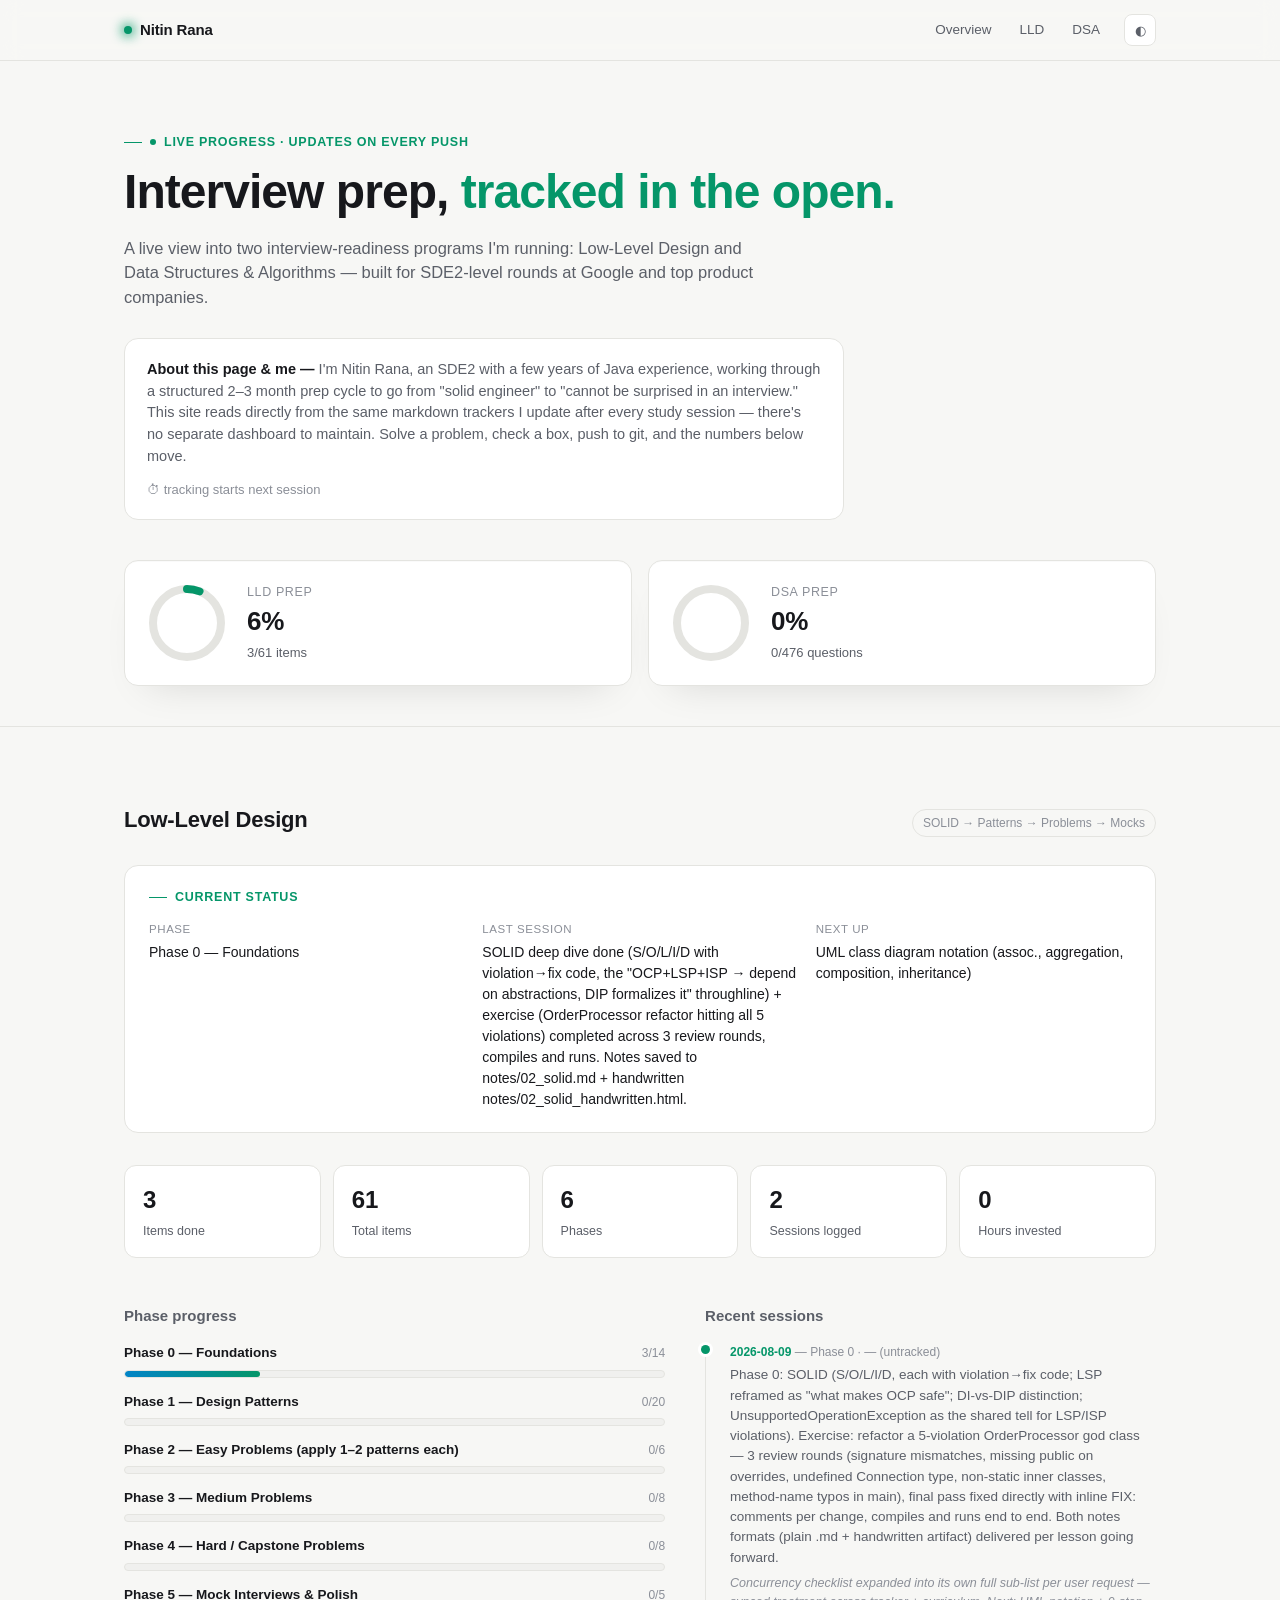
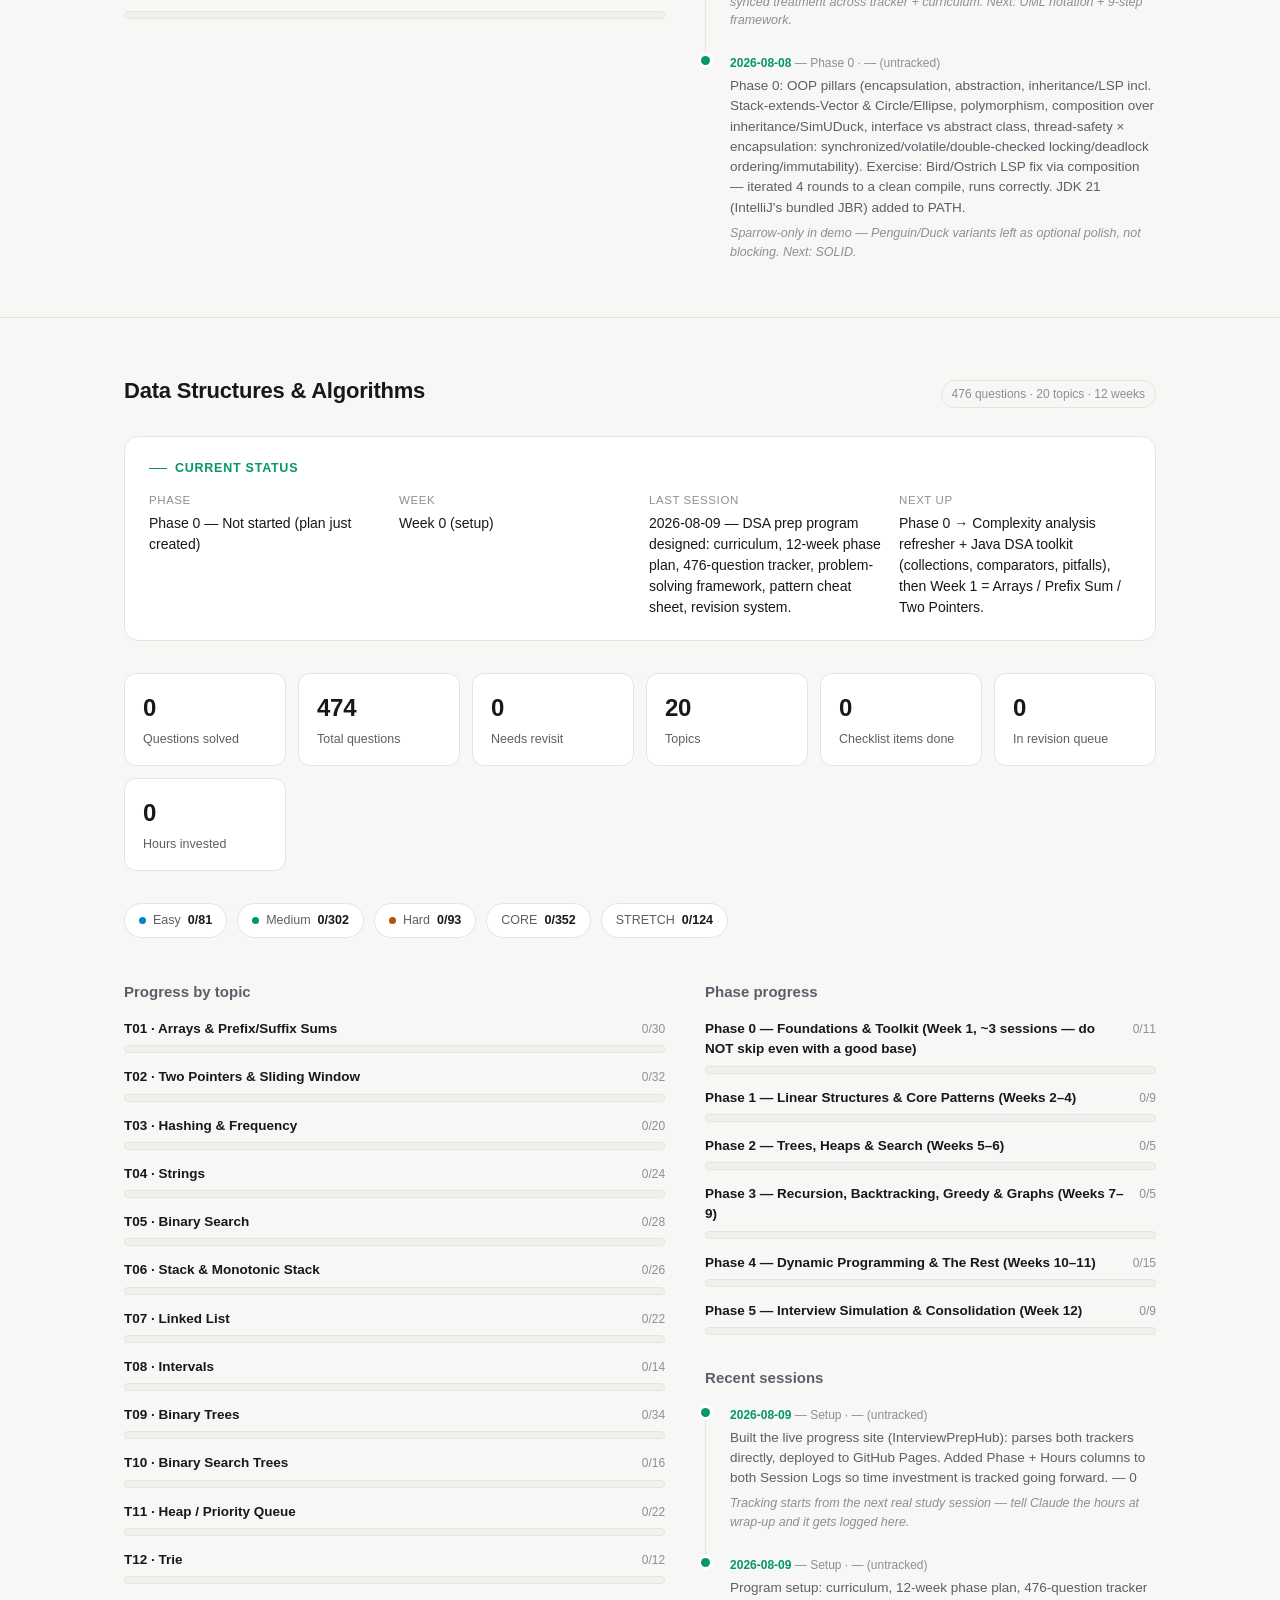
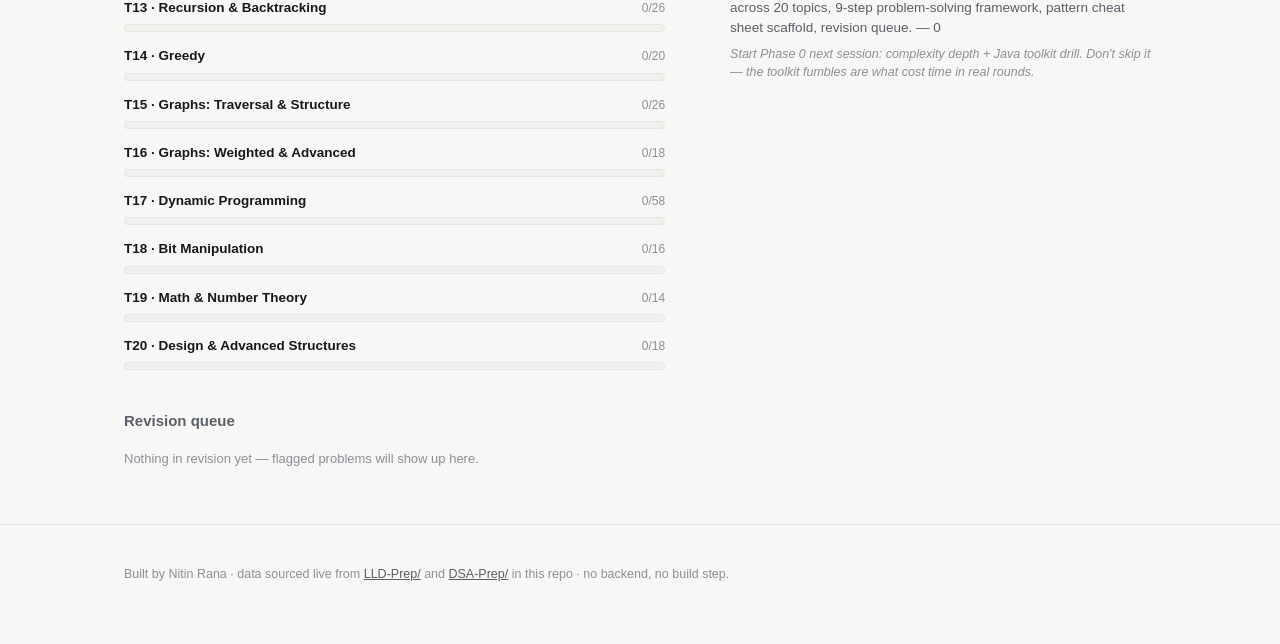
==== index.html @ ee5ad030 "Cache-bust assets/app.js and style.css GitHub Pages serves these with cacheable headers, so after th" ====
<!doctype html>
<html lang="en">
<head>
<meta charset="UTF-8" />
<meta name="viewport" content="width=device-width, initial-scale=1.0" />
<title>Nitin Rana — Interview Prep Hub</title>
<meta name="description" content="Live LLD and DSA interview prep progress — Nitin Rana." />
<link rel="icon" href="data:image/svg+xml,<svg xmlns=%22http://www.w3.org/2000/svg%22 viewBox=%220 0 100 100%22><text y=%22.9em%22 font-size=%2290%22>🎯</text></svg>" />
<link rel="stylesheet" href="assets/style.css?v=2" />
</head>
<body>

<nav class="topnav">
  <div class="wrap">
    <div class="brand"><span class="brand-dot"></span> Nitin Rana</div>
    <div class="navlinks">
      <a href="#overview">Overview</a>
      <a href="#lld">LLD</a>
      <a href="#dsa">DSA</a>
      <button class="theme-toggle" id="theme-toggle" title="Toggle theme" aria-label="Toggle theme">◐</button>
    </div>
  </div>
</nav>

<header class="hero" id="overview">
  <div class="wrap">
    <p class="eyebrow"><span class="live-dot"></span> Live progress · updates on every push</p>
    <h1 class="title">Interview prep, <span class="accent">tracked in the open.</span></h1>
    <p class="lede">A live view into two interview-readiness programs I'm running: Low-Level Design and Data Structures & Algorithms — built for SDE2-level rounds at Google and top product companies.</p>

    <div class="about-block">
      <strong>About this page & me —</strong> I'm Nitin Rana, an SDE2 with a few years of Java experience, working through a structured 2–3 month prep cycle to go from "solid engineer" to "cannot be surprised in an interview." This site reads directly from the same markdown trackers I update after every study session — there's no separate dashboard to maintain. Solve a problem, check a box, push to git, and the numbers below move.
      <div style="margin-top:12px; color:var(--text-dimmer); font-size:13px;">⏱ <span id="hero-hours">loading…</span></div>
    </div>

    <div class="rings-row">
      <div class="ring-card">
        <svg id="lld-ring-svg" class="ring-svg" width="84" height="84" viewBox="0 0 84 84">
          <circle class="ring-track" cx="42" cy="42" r="34"></circle>
          <circle class="ring-fill" cx="42" cy="42" r="34"></circle>
        </svg>
        <div class="ring-meta">
          <div class="ring-label">LLD Prep</div>
          <div class="ring-pct" id="lld-ring-pct">—</div>
          <div class="ring-sub" id="lld-ring-sub">loading…</div>
        </div>
      </div>
      <div class="ring-card">
        <svg id="dsa-ring-svg" class="ring-svg" width="84" height="84" viewBox="0 0 84 84">
          <circle class="ring-track" cx="42" cy="42" r="34"></circle>
          <circle class="ring-fill lld" cx="42" cy="42" r="34"></circle>
        </svg>
        <div class="ring-meta">
          <div class="ring-label">DSA Prep</div>
          <div class="ring-pct" id="dsa-ring-pct">—</div>
          <div class="ring-sub" id="dsa-ring-sub">loading…</div>
        </div>
      </div>
    </div>
  </div>
</header>

<div id="global-error" class="wrap" style="margin-top:20px;"></div>

<!-- ===================== LLD ===================== -->
<section class="panel" id="lld">
  <div class="wrap">
    <div class="section-head">
      <h2>Low-Level Design</h2>
      <span class="badge">SOLID → Patterns → Problems → Mocks</span>
    </div>

    <div class="status-card">
      <div class="eyebrow" style="margin:0;">Current status</div>
      <div class="status-grid" id="lld-status"></div>
    </div>

    <div class="stat-grid" id="lld-stats"></div>

    <div class="two-col">
      <div>
        <h3 style="font-size:15px; margin-bottom:16px; color:var(--text-dim);">Phase progress</h3>
        <div class="bar-list" id="lld-phase-bars"></div>
      </div>
      <div>
        <h3 style="font-size:15px; margin-bottom:16px; color:var(--text-dim);">Recent sessions</h3>
        <div class="timeline" id="lld-timeline"></div>
      </div>
    </div>
  </div>
</section>

<!-- ===================== DSA ===================== -->
<section class="panel" id="dsa">
  <div class="wrap">
    <div class="section-head">
      <h2>Data Structures & Algorithms</h2>
      <span class="badge">476 questions · 20 topics · 12 weeks</span>
    </div>

    <div class="status-card">
      <div class="eyebrow" style="margin:0;">Current status</div>
      <div class="status-grid" id="dsa-status"></div>
    </div>

    <div class="stat-grid" id="dsa-stats"></div>
    <div class="pill-row" id="dsa-pills"></div>

    <div class="two-col">
      <div>
        <h3 style="font-size:15px; margin-bottom:16px; color:var(--text-dim);">Progress by topic</h3>
        <div class="bar-list" id="dsa-topic-bars"></div>
      </div>
      <div>
        <h3 style="font-size:15px; margin-bottom:16px; color:var(--text-dim);">Phase progress</h3>
        <div class="bar-list" id="dsa-phase-bars" style="margin-bottom:32px;"></div>

        <h3 style="font-size:15px; margin-bottom:16px; color:var(--text-dim);">Recent sessions</h3>
        <div class="timeline" id="dsa-timeline"></div>
      </div>
    </div>

    <div style="margin-top:40px;">
      <h3 style="font-size:15px; margin-bottom:16px; color:var(--text-dim);">Revision queue</h3>
      <table class="rev-table" id="dsa-revision-table">
        <thead><tr><th>Problem</th><th>Topic</th><th>Why flagged</th></tr></thead>
        <tbody id="dsa-revision-body"></tbody>
      </table>
      <div class="empty-note" id="dsa-revision-empty">Nothing in revision yet — flagged problems will show up here.</div>
    </div>
  </div>
</section>

<footer>
  <div class="wrap">
    Built by Nitin Rana · data sourced live from <a href="LLD-Prep/00_PROGRESS_TRACKER.md">LLD-Prep/</a> and <a href="DSA-Prep/00_PROGRESS_TRACKER.md">DSA-Prep/</a> in this repo · no backend, no build step.
  </div>
</footer>

<script src="assets/app.js?v=2"></script>
</body>
</html>
---- assets/style.css ----
:root {
  --bg: #0b0c0f;
  --bg-elev: #131519;
  --bg-elev-2: #1a1d23;
  --border: #24272e;
  --text: #eef0f3;
  --text-dim: #9aa0ab;
  --text-dimmer: #676d78;
  --accent: #6ee7b7;
  --accent-2: #7dd3fc;
  --accent-warn: #fbbf24;
  --accent-dim: #6ee7b71a;
  --radius: 14px;
  --maxw: 1080px;
  --shadow: 0 1px 0 rgba(255,255,255,0.03) inset, 0 20px 40px -20px rgba(0,0,0,0.6);
  color-scheme: dark;
}

[data-theme="light"] {
  --bg: #f7f7f5;
  --bg-elev: #ffffff;
  --bg-elev-2: #f0f0ee;
  --border: #e4e4e0;
  --text: #17181c;
  --text-dim: #5b5f68;
  --text-dimmer: #8b8f98;
  --accent: #059669;
  --accent-2: #0284c7;
  --accent-warn: #b45309;
  --accent-dim: #05966914;
  --shadow: 0 1px 0 rgba(0,0,0,0.02) inset, 0 20px 40px -24px rgba(0,0,0,0.15);
  color-scheme: light;
}

@media (prefers-color-scheme: light) {
  :root:not([data-theme="dark"]) {
    --bg: #f7f7f5;
    --bg-elev: #ffffff;
    --bg-elev-2: #f0f0ee;
    --border: #e4e4e0;
    --text: #17181c;
    --text-dim: #5b5f68;
    --text-dimmer: #8b8f98;
    --accent: #059669;
    --accent-2: #0284c7;
    --accent-warn: #b45309;
    --accent-dim: #05966914;
    --shadow: 0 1px 0 rgba(0,0,0,0.02) inset, 0 20px 40px -24px rgba(0,0,0,0.15);
    color-scheme: light;
  }
}

* { box-sizing: border-box; }

html { scroll-behavior: smooth; }

body {
  margin: 0;
  background: var(--bg);
  color: var(--text);
  font-family: -apple-system, BlinkMacSystemFont, "Segoe UI", Inter, Roboto, Helvetica, Arial, sans-serif;
  line-height: 1.5;
  -webkit-font-smoothing: antialiased;
}

.wrap {
  max-width: var(--maxw);
  margin: 0 auto;
  padding: 0 24px;
}

/* ---------- top nav ---------- */

.topnav {
  position: sticky;
  top: 0;
  z-index: 50;
  background: color-mix(in srgb, var(--bg) 88%, transparent);
  backdrop-filter: blur(10px);
  border-bottom: 1px solid var(--border);
}

.topnav .wrap {
  display: flex;
  align-items: center;
  justify-content: space-between;
  height: 60px;
}

.brand {
  font-weight: 700;
  letter-spacing: -0.01em;
  font-size: 15px;
  display: flex;
  align-items: center;
  gap: 8px;
}

.brand-dot {
  width: 8px; height: 8px; border-radius: 50%;
  background: var(--accent);
  box-shadow: 0 0 12px 2px var(--accent);
}

.navlinks {
  display: flex;
  gap: 4px;
  align-items: center;
}

.navlinks a {
  color: var(--text-dim);
  text-decoration: none;
  font-size: 13.5px;
  padding: 8px 12px;
  border-radius: 8px;
  transition: color .15s ease, background .15s ease;
}

.navlinks a:hover { color: var(--text); background: var(--bg-elev-2); }

.theme-toggle {
  border: 1px solid var(--border);
  background: var(--bg-elev);
  color: var(--text-dim);
  width: 32px; height: 32px;
  border-radius: 8px;
  cursor: pointer;
  display: flex; align-items: center; justify-content: center;
  margin-left: 8px;
  transition: color .15s ease, transform .15s ease;
}
.theme-toggle:hover { color: var(--text); transform: translateY(-1px); }

/* ---------- hero ---------- */

.hero {
  padding: 72px 0 40px;
  border-bottom: 1px solid var(--border);
}

.eyebrow {
  color: var(--accent);
  font-size: 12.5px;
  font-weight: 600;
  letter-spacing: 0.06em;
  text-transform: uppercase;
  margin: 0 0 14px;
  display: flex;
  align-items: center;
  gap: 8px;
}

.eyebrow::before {
  content: "";
  width: 18px; height: 1px;
  background: var(--accent);
  display: inline-block;
}

h1.title {
  font-size: clamp(32px, 5vw, 48px);
  line-height: 1.08;
  letter-spacing: -0.02em;
  margin: 0 0 18px;
  font-weight: 700;
}

h1.title .accent { color: var(--accent); }

.lede {
  color: var(--text-dim);
  font-size: 16.5px;
  max-width: 640px;
  margin: 0 0 8px;
}

.about-block {
  margin-top: 28px;
  padding: 20px 22px;
  background: var(--bg-elev);
  border: 1px solid var(--border);
  border-radius: var(--radius);
  color: var(--text-dim);
  font-size: 14.5px;
  max-width: 720px;
}
.about-block strong { color: var(--text); }

/* ---------- hero rings row ---------- */

.rings-row {
  display: grid;
  grid-template-columns: repeat(auto-fit, minmax(220px, 1fr));
  gap: 16px;
  margin-top: 40px;
}

.ring-card {
  background: var(--bg-elev);
  border: 1px solid var(--border);
  border-radius: var(--radius);
  padding: 20px;
  display: flex;
  align-items: center;
  gap: 18px;
  box-shadow: var(--shadow);
  opacity: 0;
  transform: translateY(10px);
  transition: opacity .5s ease, transform .5s ease;
}
.ring-card.in { opacity: 1; transform: translateY(0); }

.ring-svg { flex: none; }

.ring-track { fill: none; stroke: var(--border); stroke-width: 8; }
.ring-fill {
  fill: none; stroke: var(--accent); stroke-width: 8; stroke-linecap: round;
  transform: rotate(-90deg); transform-origin: 50% 50%;
  transition: stroke-dashoffset 1.1s cubic-bezier(.16,1,.3,1);
}
.ring-fill.lld { stroke: var(--accent-2); }

.ring-meta .ring-label { font-size: 12.5px; color: var(--text-dimmer); text-transform: uppercase; letter-spacing: .05em; }
.ring-meta .ring-pct { font-size: 26px; font-weight: 700; letter-spacing: -0.01em; }
.ring-meta .ring-sub { font-size: 13px; color: var(--text-dim); margin-top: 2px; }

/* ---------- sections ---------- */

section.panel {
  padding: 56px 0;
  border-bottom: 1px solid var(--border);
}

.section-head {
  display: flex;
  align-items: baseline;
  justify-content: space-between;
  margin-bottom: 28px;
  gap: 16px;
  flex-wrap: wrap;
}

.section-head h2 {
  font-size: 22px;
  margin: 0;
  letter-spacing: -0.01em;
}

.section-head .badge {
  font-size: 12px;
  color: var(--text-dimmer);
  border: 1px solid var(--border);
  padding: 4px 10px;
  border-radius: 999px;
}

/* stat cards */

.stat-grid {
  display: grid;
  grid-template-columns: repeat(auto-fit, minmax(150px, 1fr));
  gap: 12px;
  margin-bottom: 32px;
}

.stat-card {
  background: var(--bg-elev);
  border: 1px solid var(--border);
  border-radius: 12px;
  padding: 16px 18px;
  opacity: 0; transform: translateY(8px);
  transition: opacity .45s ease, transform .45s ease;
}
.stat-card.in { opacity: 1; transform: translateY(0); }

.stat-num { font-size: 24px; font-weight: 700; letter-spacing: -0.01em; }
.stat-lbl { font-size: 12.5px; color: var(--text-dim); margin-top: 4px; }

/* current status card */

.status-card {
  background: var(--bg-elev);
  border: 1px solid var(--border);
  border-radius: var(--radius);
  padding: 22px 24px;
  margin-bottom: 32px;
}

.status-grid {
  display: grid;
  grid-template-columns: repeat(auto-fit, minmax(200px, 1fr));
  gap: 18px;
  margin-top: 14px;
}

.status-item .k { font-size: 11.5px; text-transform: uppercase; letter-spacing: .05em; color: var(--text-dimmer); margin-bottom: 4px; }
.status-item .v { font-size: 14px; color: var(--text); }

/* phase / topic bars */

.bar-list { display: flex; flex-direction: column; gap: 14px; }

.bar-row {
  opacity: 0; transform: translateX(-6px);
  transition: opacity .4s ease, transform .4s ease;
}
.bar-row.in { opacity: 1; transform: translateX(0); }

.bar-row-top {
  display: flex;
  justify-content: space-between;
  align-items: baseline;
  margin-bottom: 6px;
  gap: 10px;
}

.bar-row-name { font-size: 13.5px; font-weight: 600; }
.bar-row-frac { font-size: 12px; color: var(--text-dimmer); white-space: nowrap; }

.bar-track {
  height: 8px;
  border-radius: 999px;
  background: var(--bg-elev-2);
  overflow: hidden;
  border: 1px solid var(--border);
}

.bar-fill {
  height: 100%;
  border-radius: 999px;
  background: linear-gradient(90deg, var(--accent-2), var(--accent));
  width: 0%;
  transition: width 1s cubic-bezier(.16,1,.3,1);
}

.bar-fill.mastered { background: linear-gradient(90deg, var(--accent), #34d399); }

/* two-col layout */

.two-col {
  display: grid;
  grid-template-columns: 1.2fr 1fr;
  gap: 40px;
}
@media (max-width: 820px) { .two-col { grid-template-columns: 1fr; } }

/* difficulty / tier pills */

.pill-row { display: flex; gap: 10px; flex-wrap: wrap; margin-bottom: 28px; }
.pill {
  border: 1px solid var(--border);
  background: var(--bg-elev);
  border-radius: 999px;
  padding: 7px 14px;
  font-size: 12.5px;
  color: var(--text-dim);
  display: flex; align-items: center; gap: 7px;
}
.pill b { color: var(--text); }
.pill .dot { width: 7px; height: 7px; border-radius: 50%; }

/* timeline / session log */

.timeline { display: flex; flex-direction: column; gap: 0; }

.tl-item {
  position: relative;
  padding: 0 0 24px 24px;
  border-left: 1px solid var(--border);
  opacity: 0; transform: translateY(8px);
  transition: opacity .45s ease, transform .45s ease;
}
.tl-item.in { opacity: 1; transform: translateY(0); }
.tl-item:last-child { border-left-color: transparent; padding-bottom: 0; }

.tl-item::before {
  content: "";
  position: absolute;
  left: -5px; top: 2px;
  width: 9px; height: 9px;
  border-radius: 50%;
  background: var(--accent);
  box-shadow: 0 0 0 3px var(--bg-elev);
}

.tl-date { font-size: 12px; color: var(--accent); font-weight: 600; margin-bottom: 4px; }
.tl-meta { color: var(--text-dimmer); font-weight: 500; }
.tl-body { font-size: 13.5px; color: var(--text-dim); }
.tl-follow { font-size: 12.5px; color: var(--text-dimmer); margin-top: 6px; font-style: italic; }

/* revision queue mini table */

.rev-table { width: 100%; border-collapse: collapse; font-size: 13px; }
.rev-table th {
  text-align: left; font-size: 11px; text-transform: uppercase; letter-spacing: .04em;
  color: var(--text-dimmer); font-weight: 600; padding: 8px 10px; border-bottom: 1px solid var(--border);
}
.rev-table td { padding: 10px; border-bottom: 1px solid var(--border); color: var(--text-dim); }
.rev-table tr:last-child td { border-bottom: none; }

/* footer */

footer {
  padding: 40px 0 60px;
  color: var(--text-dimmer);
  font-size: 12.5px;
}
footer a { color: var(--text-dim); }

.loading-note {
  color: var(--text-dimmer);
  font-size: 13px;
  padding: 40px 0;
  text-align: center;
}

.error-note {
  color: var(--accent-warn);
  font-size: 13px;
  padding: 16px 18px;
  background: var(--bg-elev);
  border: 1px solid var(--border);
  border-radius: 10px;
}

.empty-note { color: var(--text-dimmer); font-size: 13px; }

@keyframes pulse {
  0%, 100% { opacity: 1; }
  50% { opacity: .4; }
}
.live-dot {
  width: 6px; height: 6px; border-radius: 50%;
  background: var(--accent);
  display: inline-block;
  animation: pulse 2s ease-in-out infinite;
}
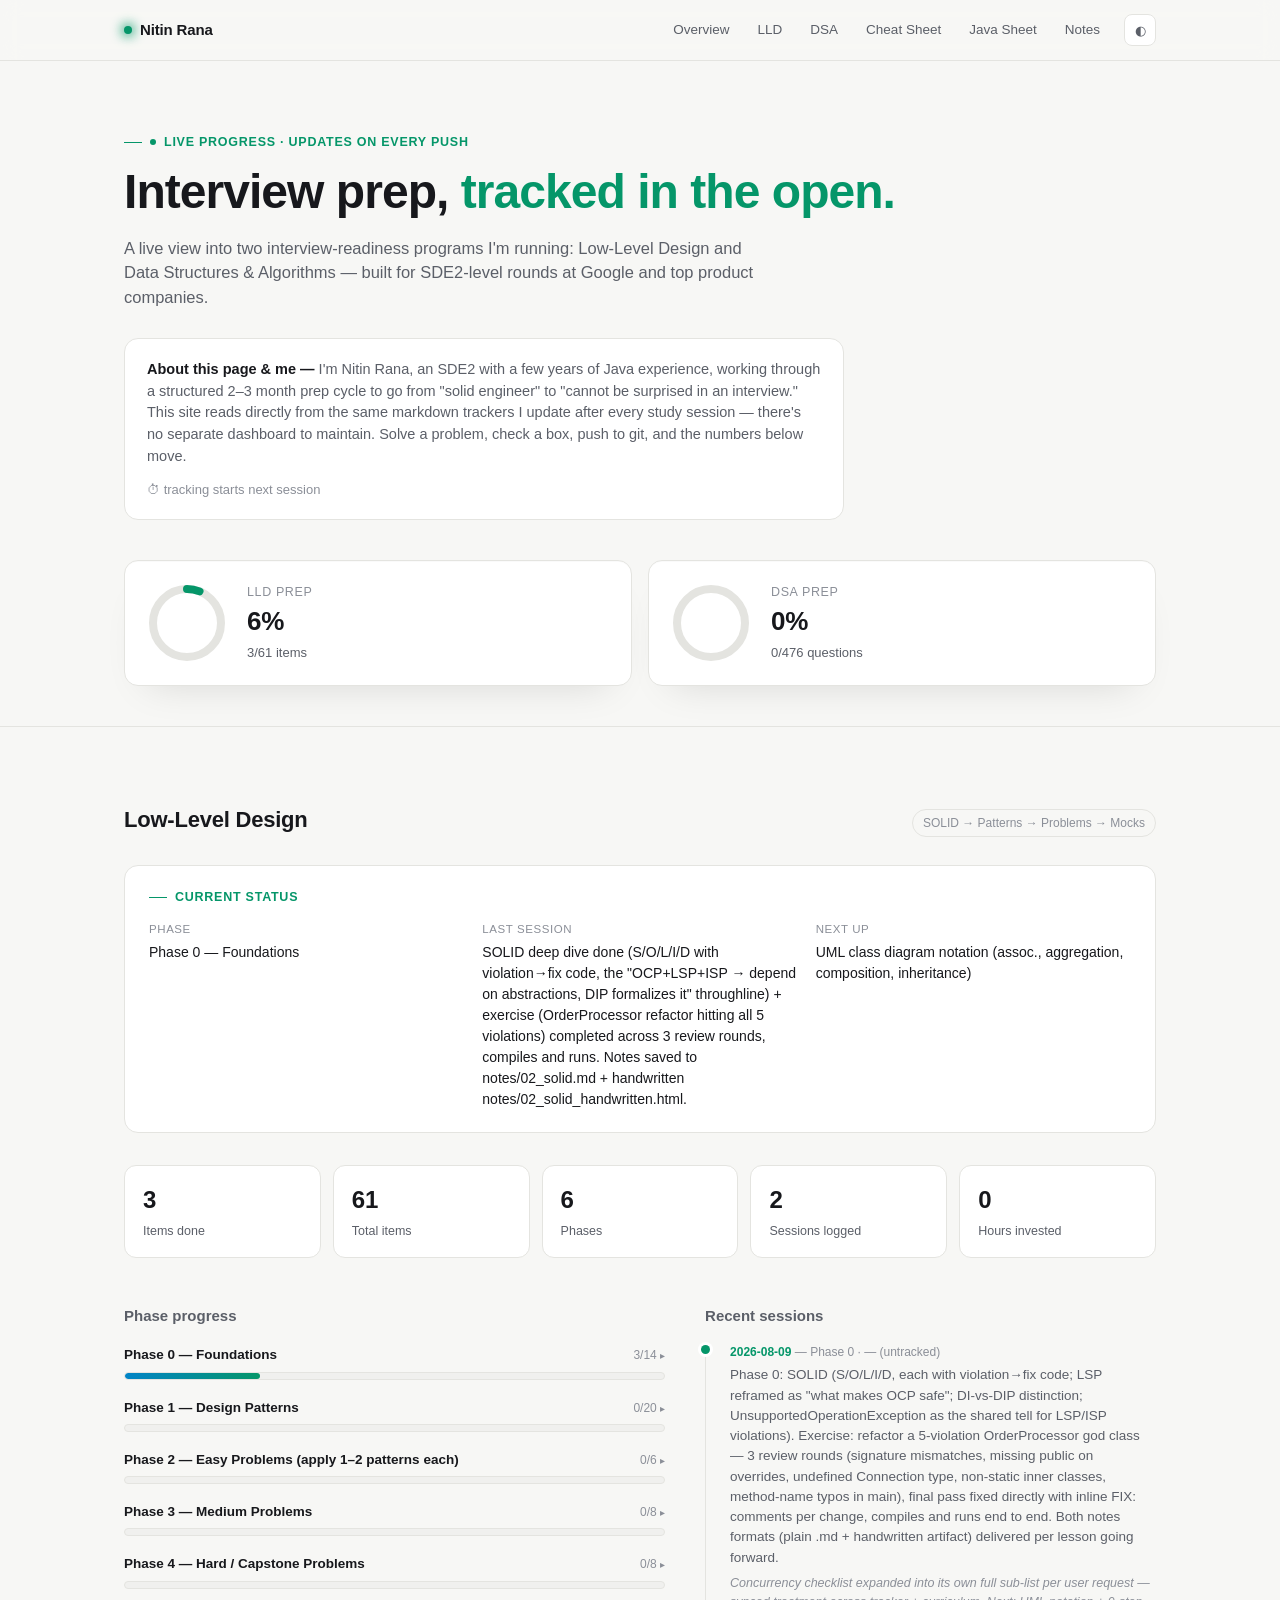
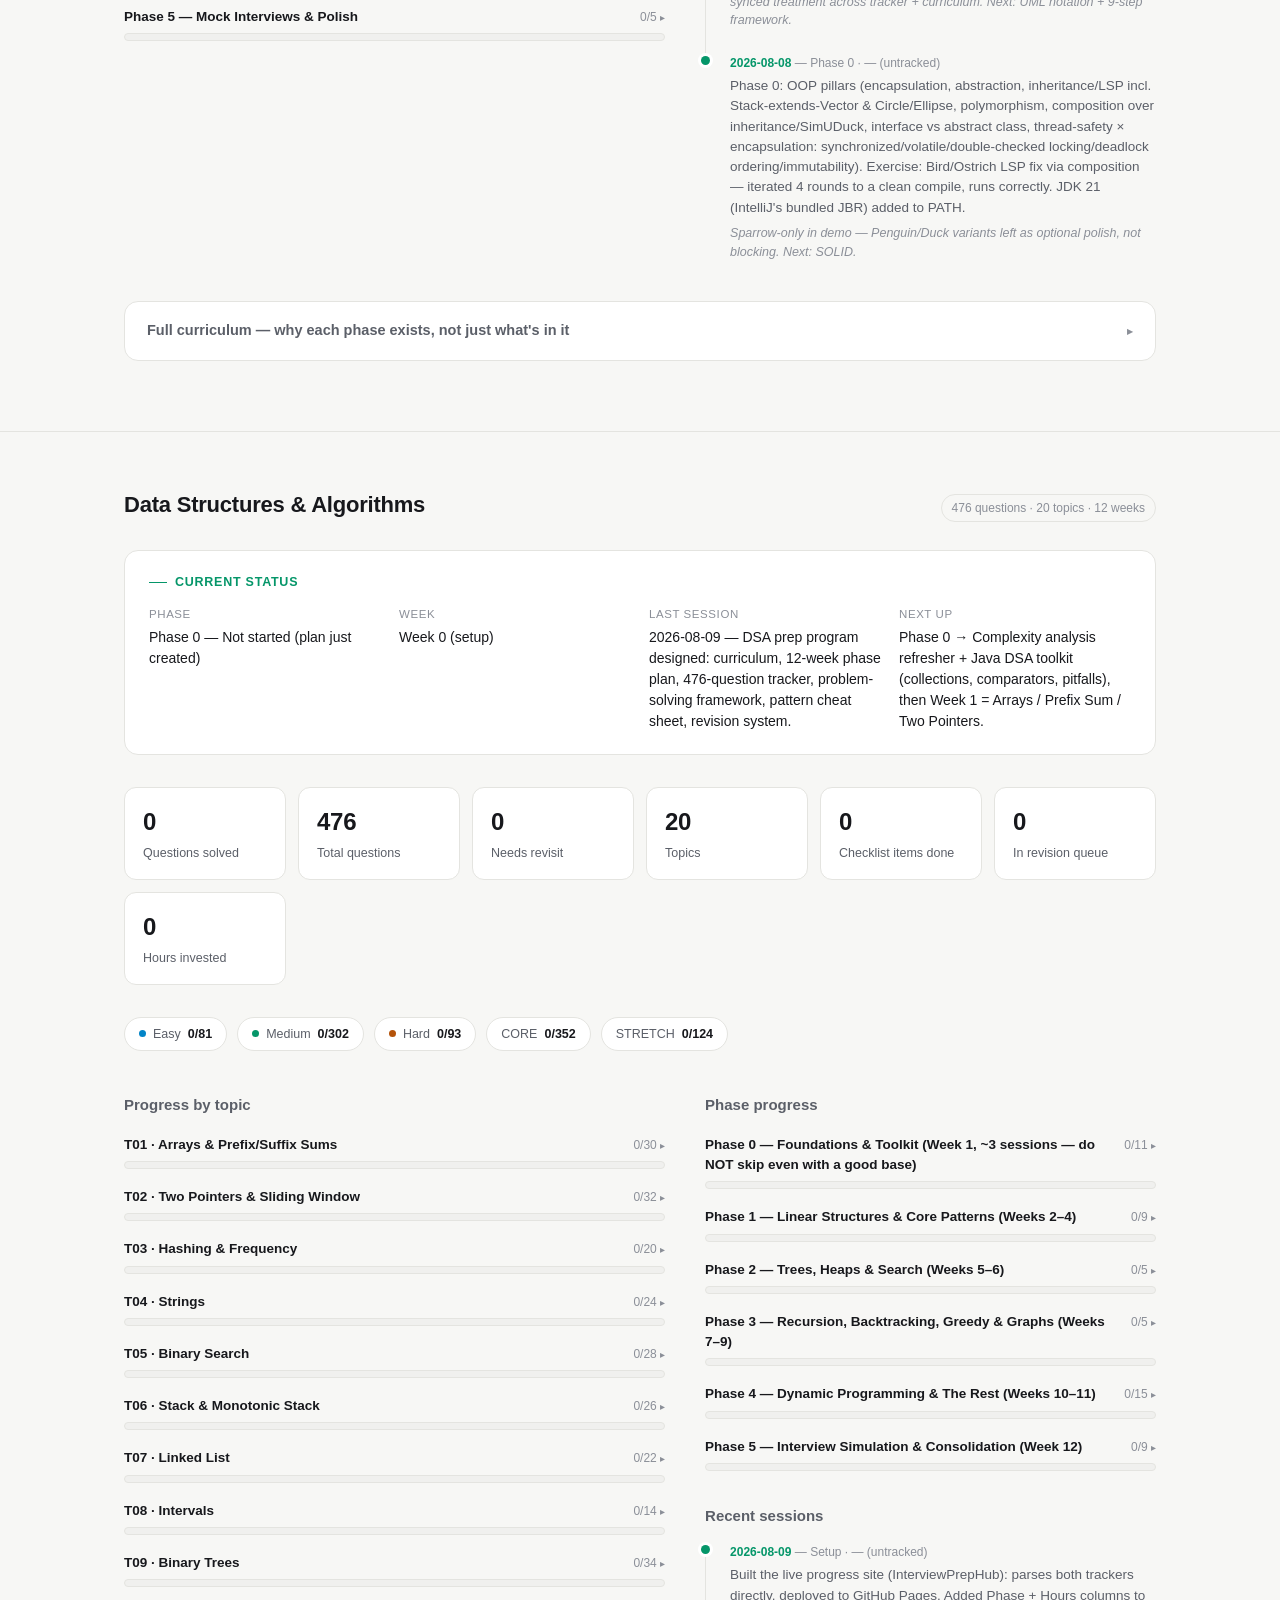
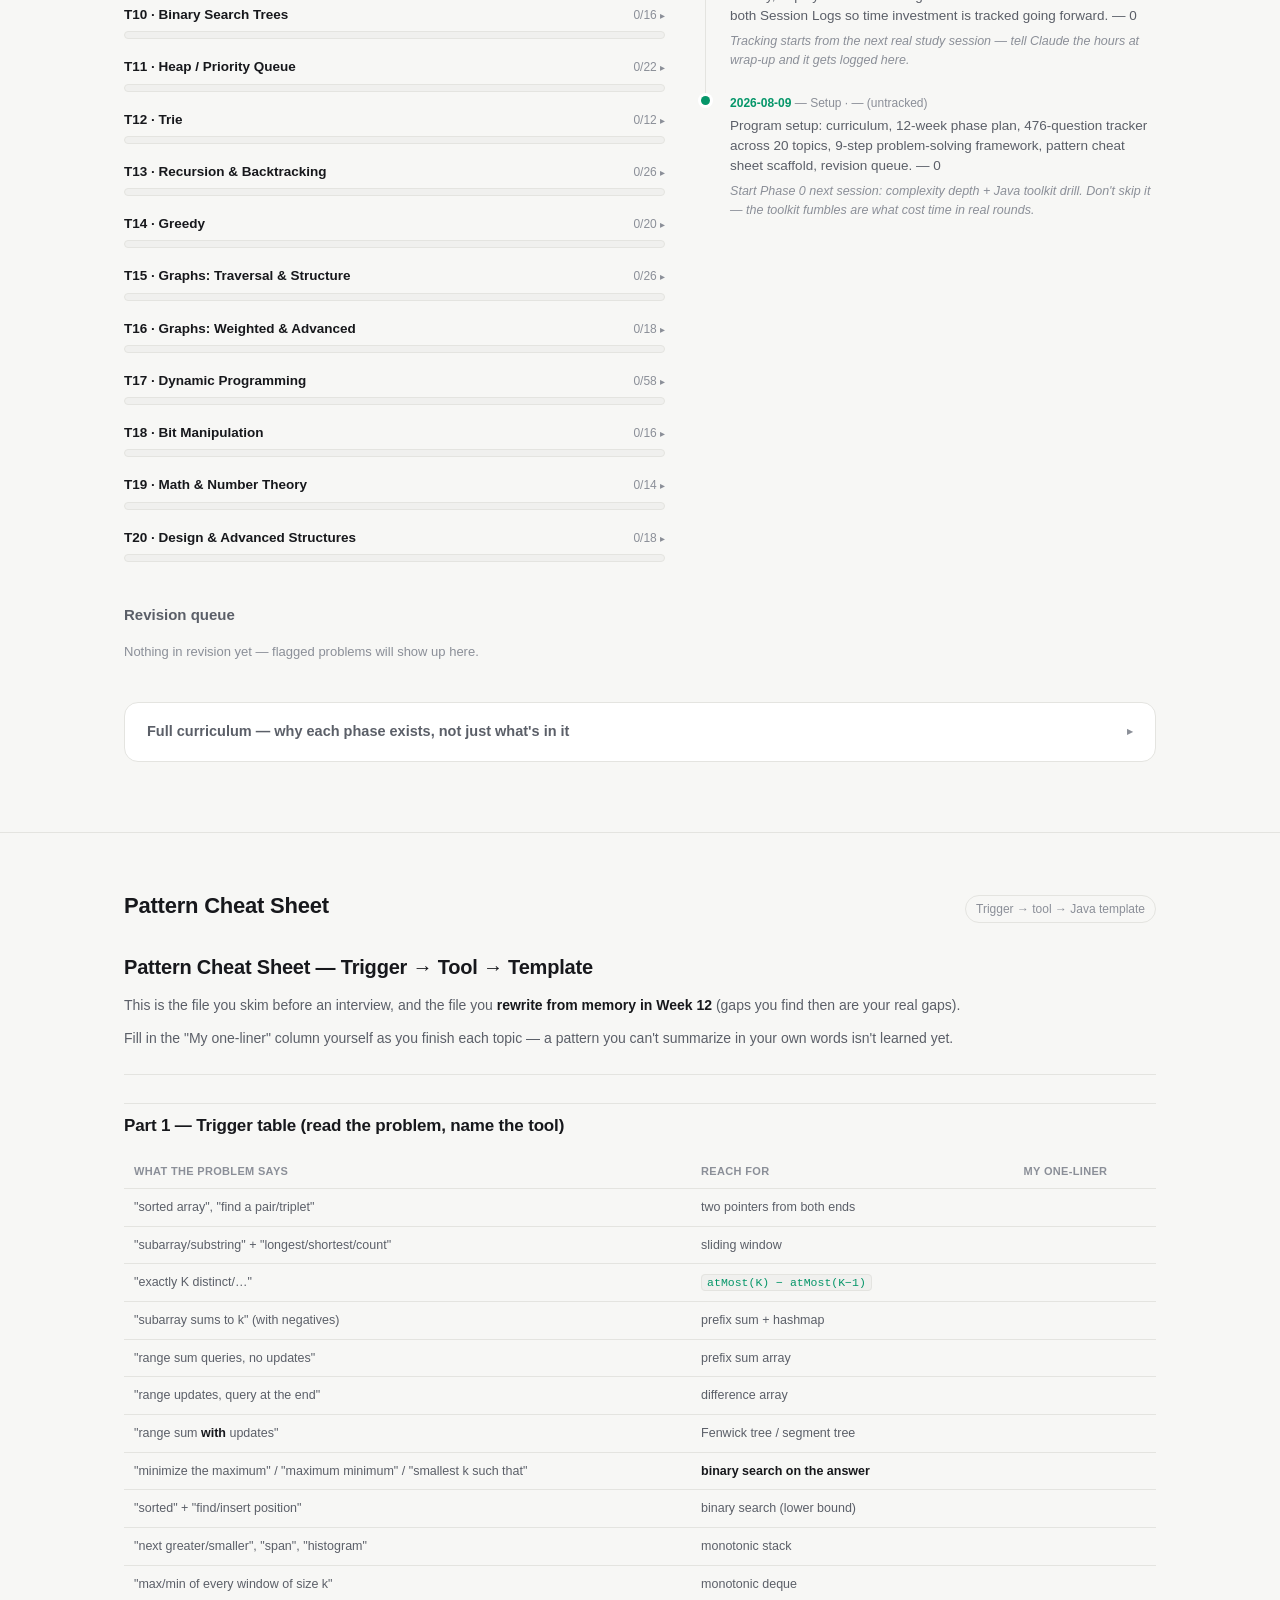
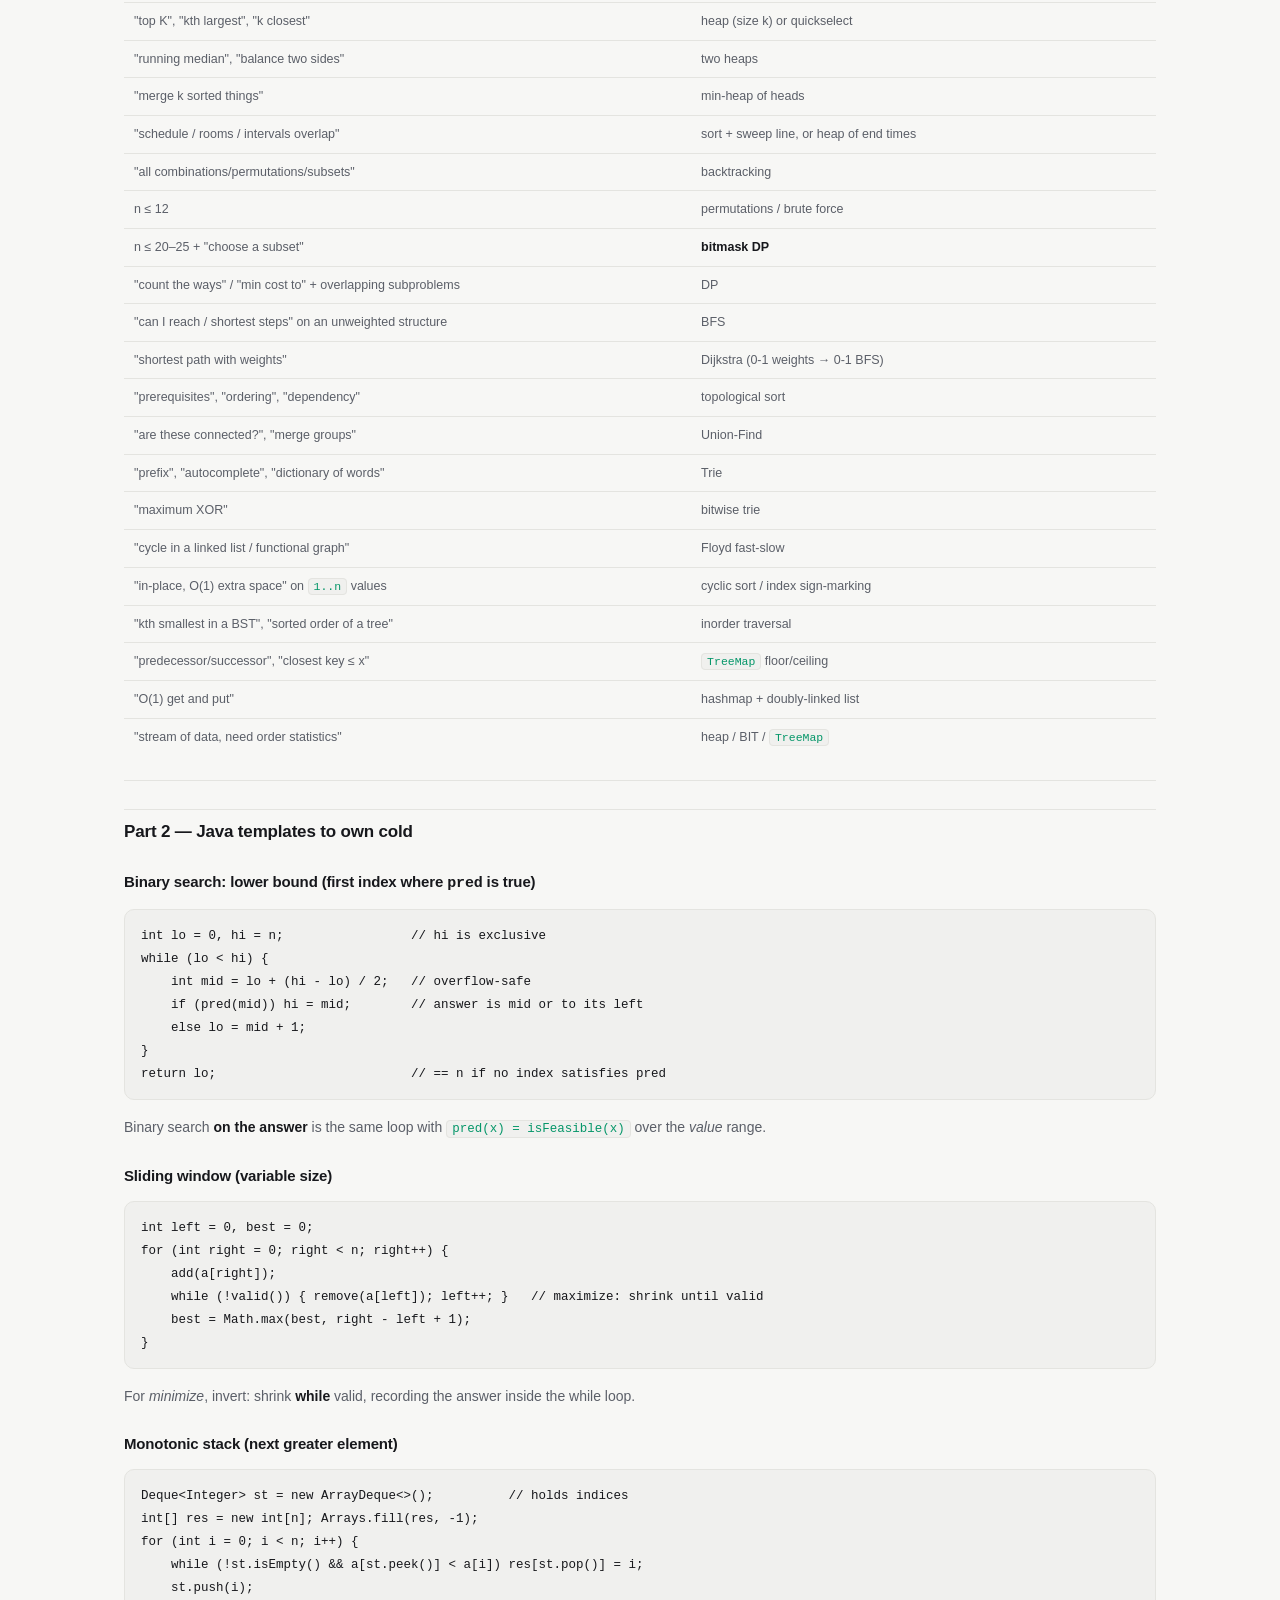
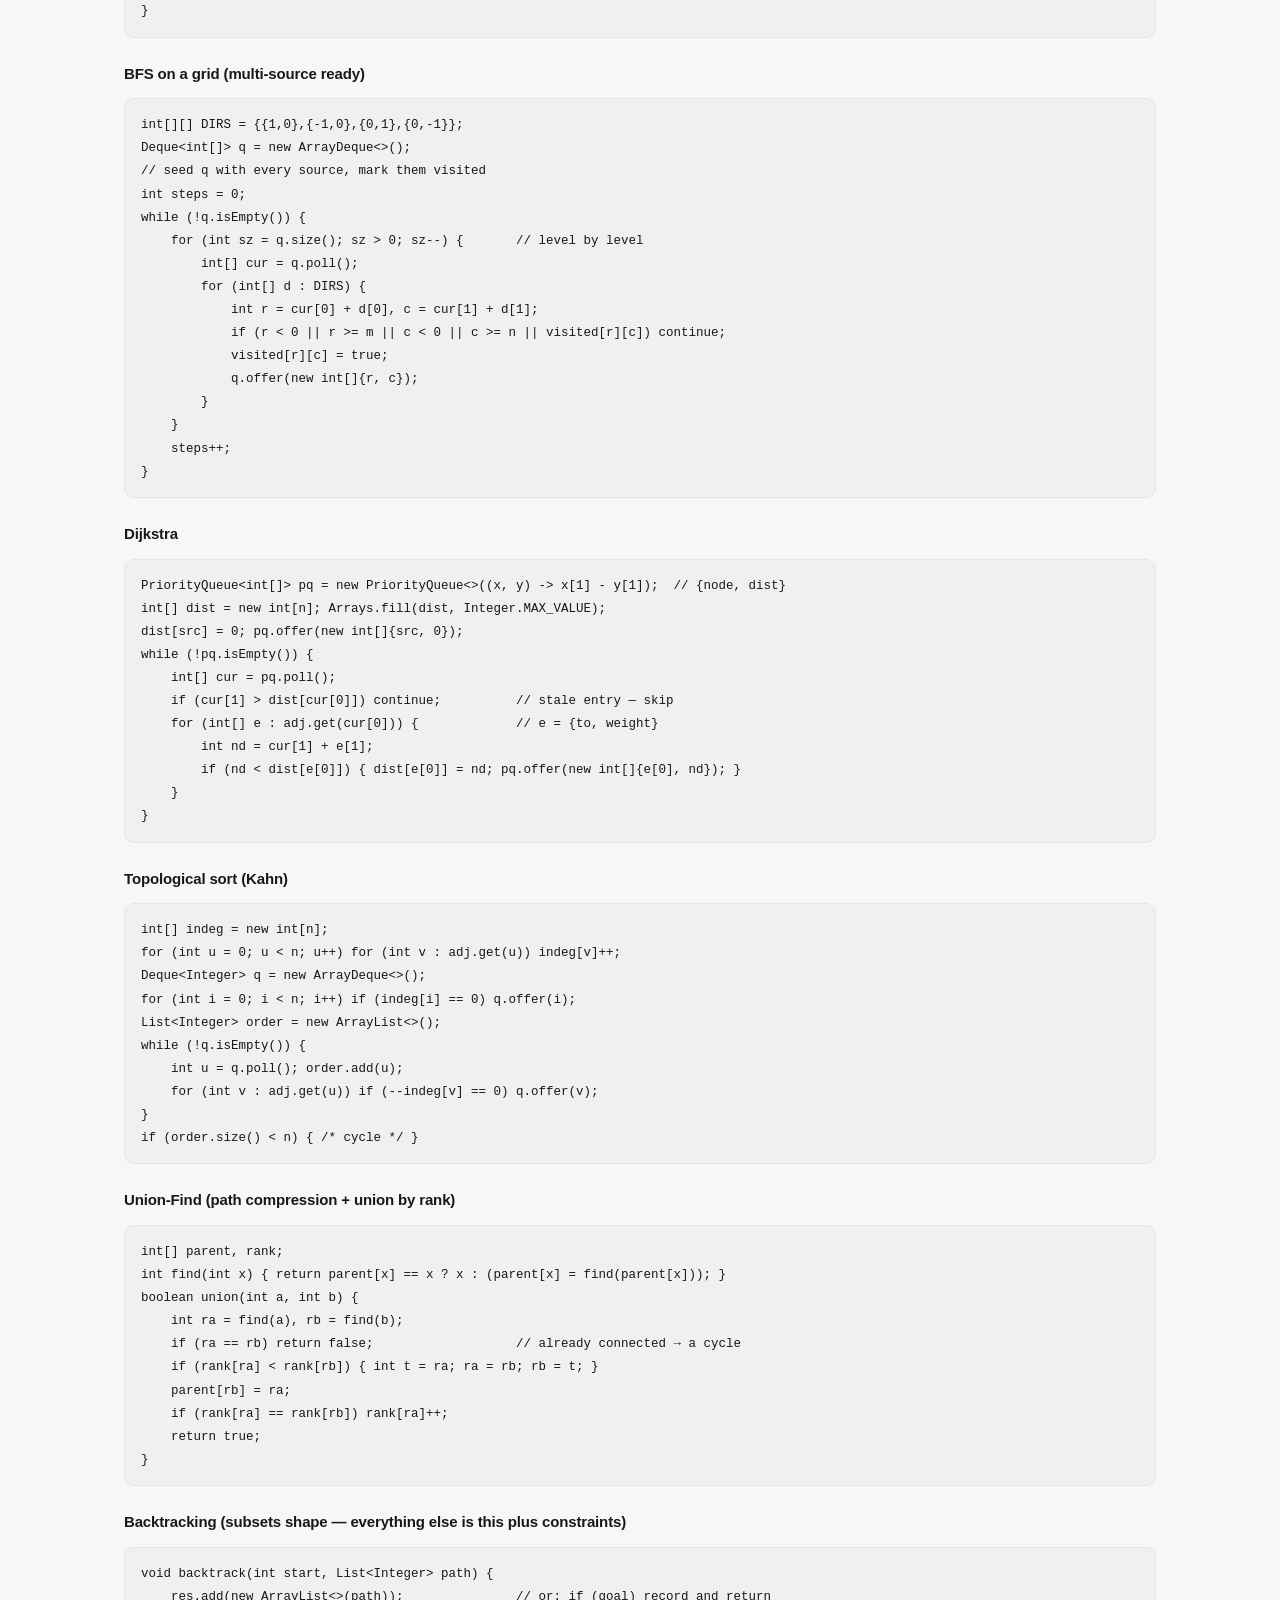
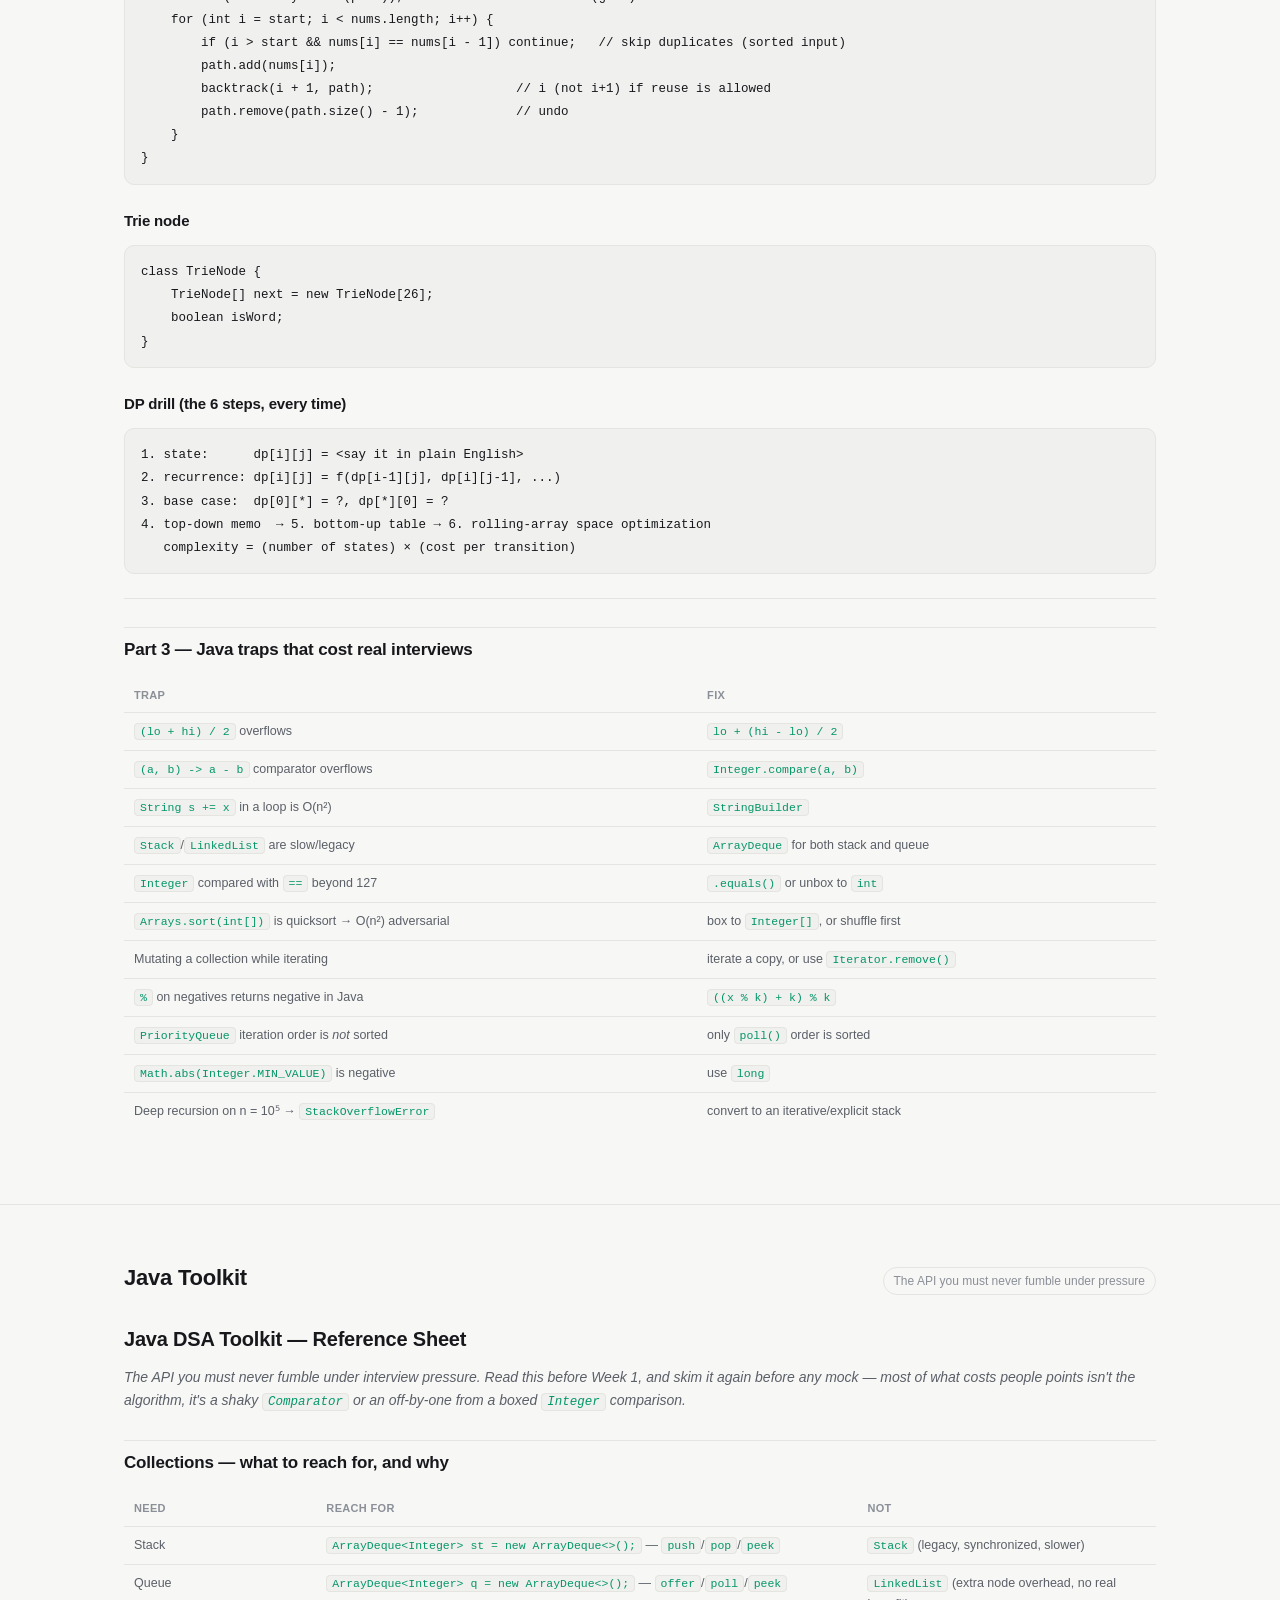
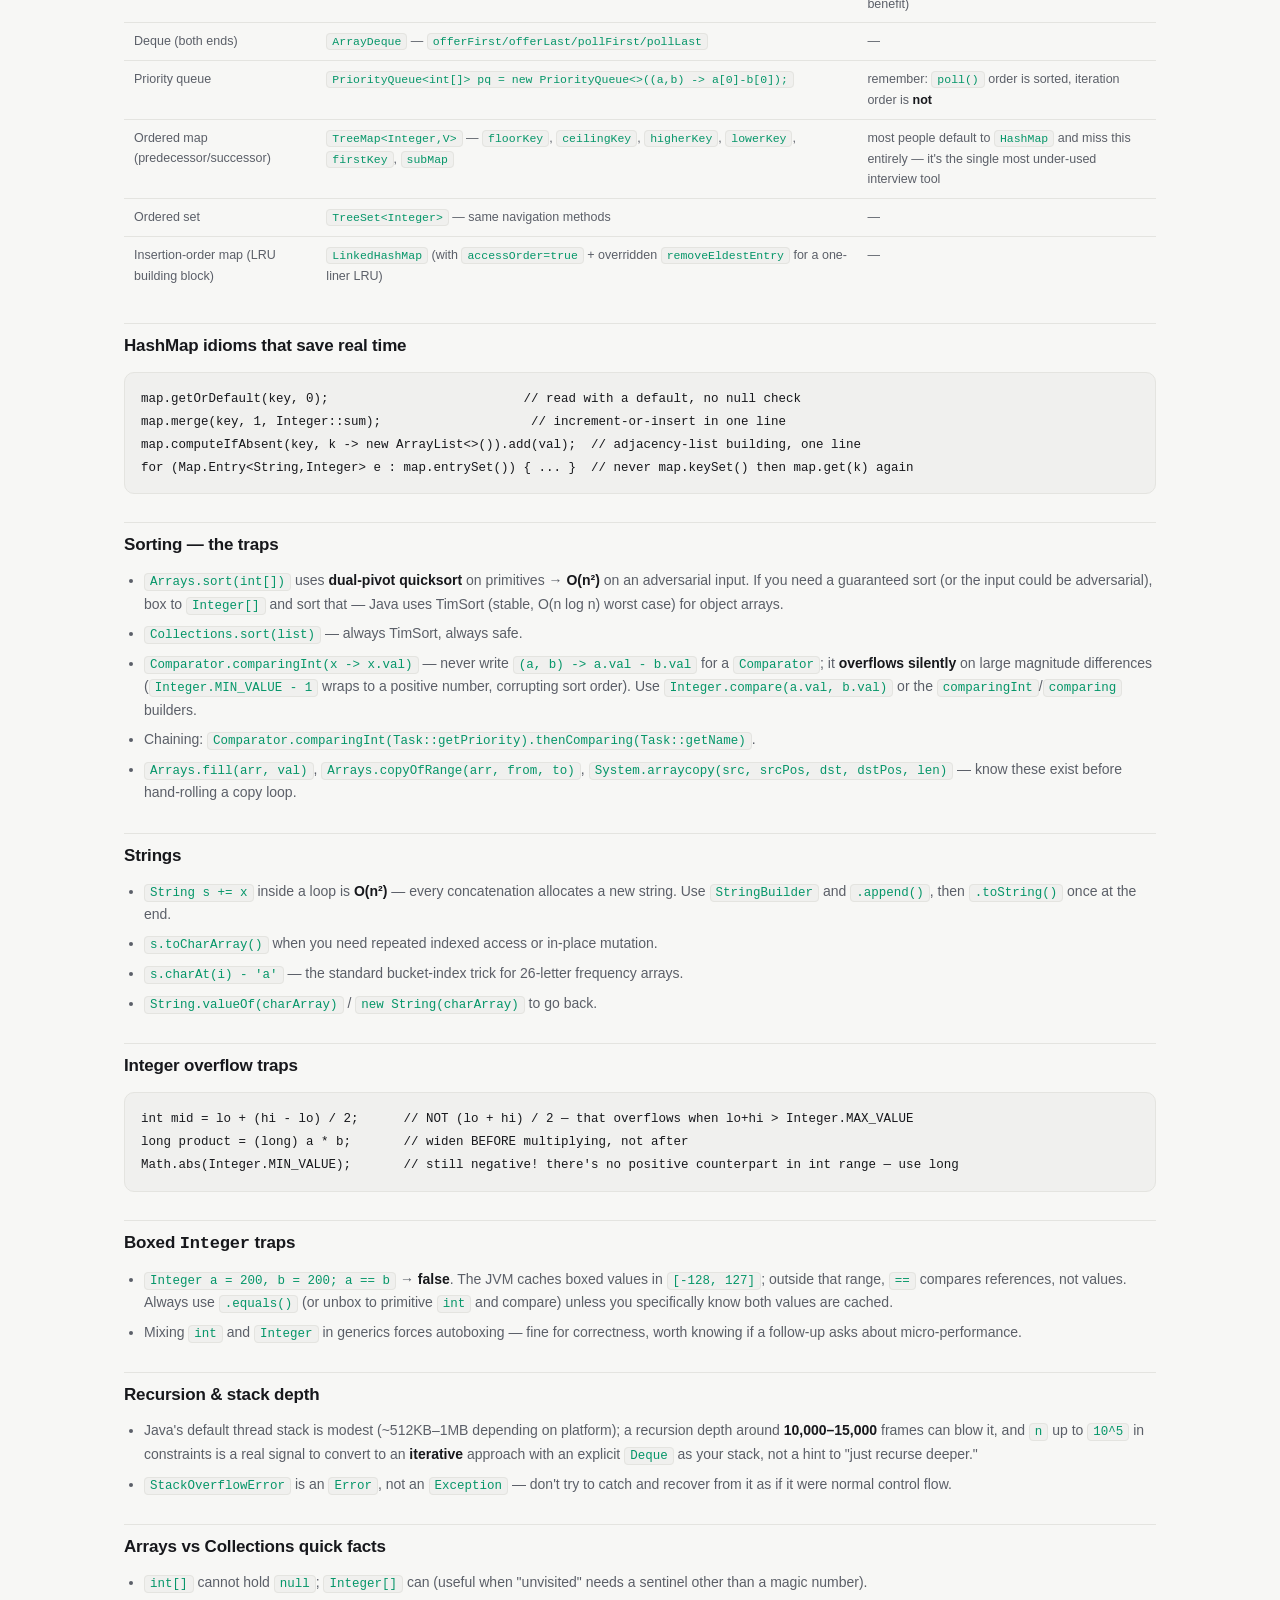
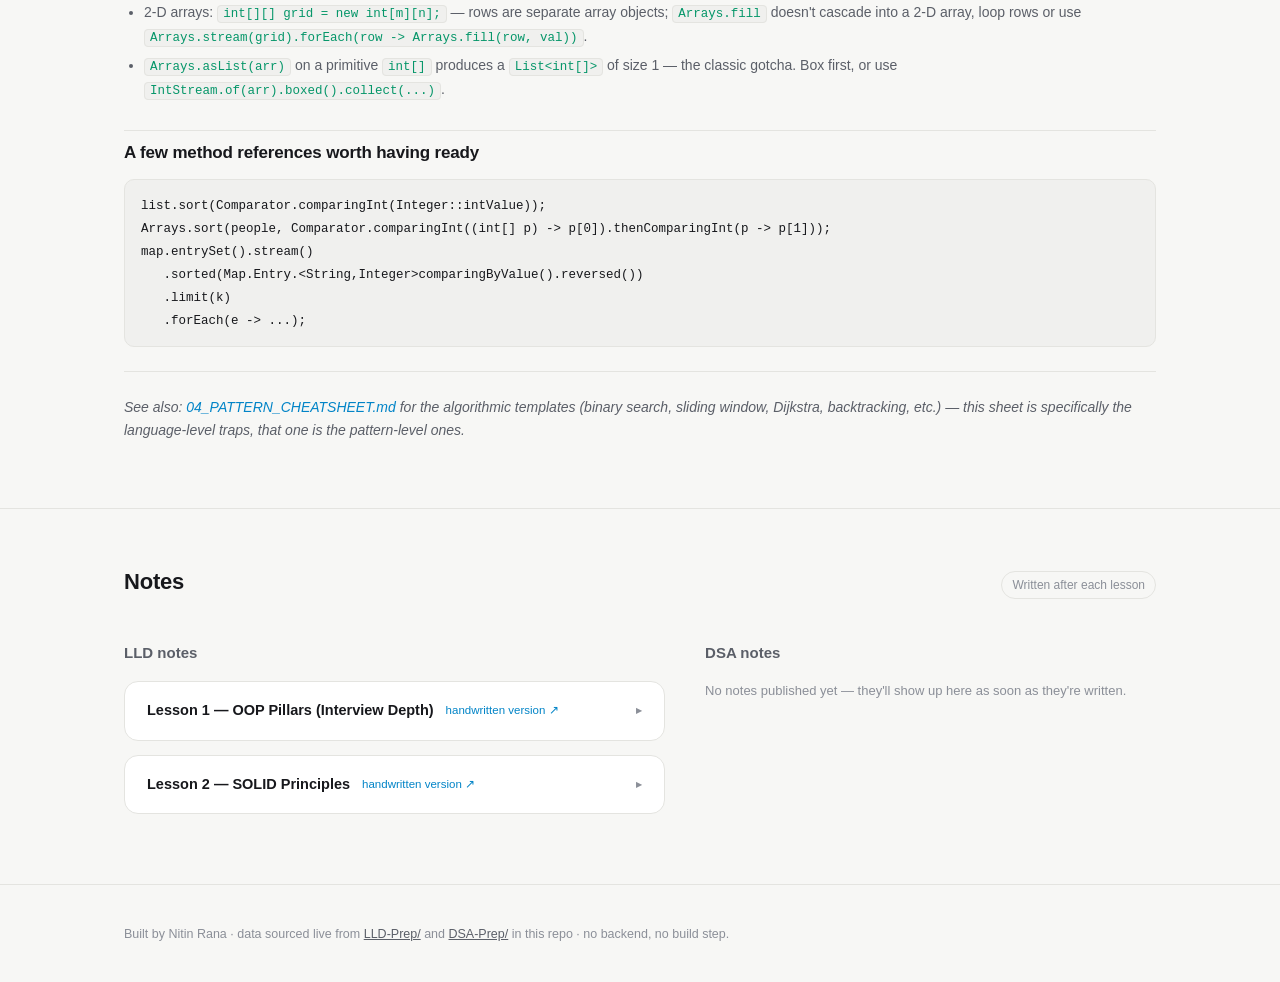
==== commit c94406d8: "Publish full curriculum, question lists, cheat sheet, Java sheet, and notes The site was only ever s" ====
--- a/index.html
+++ b/index.html
@@ -6,7 +6,7 @@
 <title>Nitin Rana — Interview Prep Hub</title>
 <meta name="description" content="Live LLD and DSA interview prep progress — Nitin Rana." />
 <link rel="icon" href="data:image/svg+xml,<svg xmlns=%22http://www.w3.org/2000/svg%22 viewBox=%220 0 100 100%22><text y=%22.9em%22 font-size=%2290%22>🎯</text></svg>" />
-<link rel="stylesheet" href="assets/style.css?v=2" />
+<link rel="stylesheet" href="assets/style.css?v=4" />
 </head>
 <body>
 
@@ -17,6 +17,9 @@
       <a href="#overview">Overview</a>
       <a href="#lld">LLD</a>
       <a href="#dsa">DSA</a>
+      <a href="#cheatsheet">Cheat Sheet</a>
+      <a href="#javasheet">Java Sheet</a>
+      <a href="#notes">Notes</a>
       <button class="theme-toggle" id="theme-toggle" title="Toggle theme" aria-label="Toggle theme">◐</button>
     </div>
   </div>
@@ -87,6 +90,13 @@
         <div class="timeline" id="lld-timeline"></div>
       </div>
     </div>
+
+    <div style="margin-top:40px;">
+      <details class="note-block curriculum-block">
+        <summary>Full curriculum — why each phase exists, not just what's in it</summary>
+        <div class="md-content" id="lld-curriculum"></div>
+      </details>
+    </div>
   </div>
 </section>
 
@@ -128,6 +138,56 @@
       </table>
       <div class="empty-note" id="dsa-revision-empty">Nothing in revision yet — flagged problems will show up here.</div>
     </div>
+
+    <div style="margin-top:40px;">
+      <details class="note-block curriculum-block">
+        <summary>Full curriculum — why each phase exists, not just what's in it</summary>
+        <div class="md-content" id="dsa-curriculum"></div>
+      </details>
+    </div>
+  </div>
+</section>
+
+<!-- ===================== Cheat Sheet ===================== -->
+<section class="panel" id="cheatsheet">
+  <div class="wrap">
+    <div class="section-head">
+      <h2>Pattern Cheat Sheet</h2>
+      <span class="badge">Trigger → tool → Java template</span>
+    </div>
+    <div class="md-content" id="cheatsheet-content"></div>
+  </div>
+</section>
+
+<!-- ===================== Java Sheet ===================== -->
+<section class="panel" id="javasheet">
+  <div class="wrap">
+    <div class="section-head">
+      <h2>Java Toolkit</h2>
+      <span class="badge">The API you must never fumble under pressure</span>
+    </div>
+    <div class="md-content" id="javasheet-content"></div>
+  </div>
+</section>
+
+<!-- ===================== Notes ===================== -->
+<section class="panel" id="notes">
+  <div class="wrap">
+    <div class="section-head">
+      <h2>Notes</h2>
+      <span class="badge">Written after each lesson</span>
+    </div>
+
+    <div class="two-col">
+      <div>
+        <h3 style="font-size:15px; margin-bottom:16px; color:var(--text-dim);">LLD notes</h3>
+        <div id="lld-notes"></div>
+      </div>
+      <div>
+        <h3 style="font-size:15px; margin-bottom:16px; color:var(--text-dim);">DSA notes</h3>
+        <div id="dsa-notes"></div>
+      </div>
+    </div>
   </div>
 </section>
 
@@ -137,6 +197,6 @@
   </div>
 </footer>
 
-<script src="assets/app.js?v=2"></script>
+<script src="assets/app.js?v=4"></script>
 </body>
 </html>
--- a/assets/style.css
+++ b/assets/style.css
@@ -436,3 +436,208 @@
   display: inline-block;
   animation: pulse 2s ease-in-out infinite;
 }
+
+/* ---------- expandable phase / topic rows ---------- */
+
+details.expandable { cursor: default; }
+
+details.expandable > summary {
+  cursor: pointer;
+  list-style: none;
+  padding: 2px 0;
+}
+details.expandable > summary::-webkit-details-marker { display: none; }
+
+.chev {
+  display: inline-block;
+  transition: transform .18s ease;
+  color: var(--text-dimmer);
+  font-size: 10px;
+}
+details.expandable[open] .chev { transform: rotate(90deg); }
+
+details.expandable > summary:hover .bar-row-name { color: var(--accent); }
+
+.chk-list, .q-list {
+  margin-top: 12px;
+  padding: 10px 4px 2px;
+  border-top: 1px dashed var(--border);
+  display: flex;
+  flex-direction: column;
+  gap: 7px;
+  max-height: 420px;
+  overflow-y: auto;
+}
+
+.chk-row {
+  display: flex;
+  align-items: baseline;
+  gap: 8px;
+  font-size: 12.5px;
+  line-height: 1.45;
+}
+
+.chk-icon { flex: none; width: 14px; text-align: center; font-size: 11px; }
+.chk-todo .chk-icon { color: var(--text-dimmer); }
+.chk-done .chk-icon, .chk-mastered .chk-icon { color: var(--accent); }
+.chk-partial .chk-icon { color: var(--accent-warn); }
+.chk-done .chk-text, .chk-mastered .chk-text { color: var(--text-dim); }
+.chk-todo .chk-text { color: var(--text-dim); }
+
+.q-row {
+  display: grid;
+  grid-template-columns: 16px 26px 1fr auto auto;
+  align-items: center;
+  gap: 8px;
+  font-size: 12.5px;
+  padding: 3px 0;
+}
+.q-row .chk-icon { width: 16px; }
+.q-done .chk-icon, .q-mastered .chk-icon { color: var(--accent); }
+.q-partial .chk-icon { color: var(--accent-warn); }
+.q-todo .chk-icon { color: var(--text-dimmer); }
+
+.q-num { color: var(--text-dimmer); font-size: 11.5px; }
+.q-title a { color: var(--text-dim); text-decoration: none; }
+.q-title a:hover { color: var(--accent); text-decoration: underline; }
+.q-done .q-title a, .q-mastered .q-title a { color: var(--text); }
+
+.q-diff {
+  font-size: 10.5px;
+  font-weight: 700;
+  width: 18px;
+  height: 18px;
+  border-radius: 5px;
+  display: flex; align-items: center; justify-content: center;
+  color: var(--bg);
+}
+.q-diff-E { background: var(--accent-2); }
+.q-diff-M { background: var(--accent); }
+.q-diff-H { background: var(--accent-warn); }
+
+.q-tier {
+  font-size: 10px;
+  color: var(--text-dimmer);
+  border: 1px solid var(--border);
+  border-radius: 4px;
+  padding: 1px 5px;
+}
+
+/* ---------- notes / curriculum blocks ---------- */
+
+.note-block {
+  background: var(--bg-elev);
+  border: 1px solid var(--border);
+  border-radius: var(--radius);
+  padding: 18px 22px;
+  margin-bottom: 14px;
+}
+
+.note-block > summary {
+  cursor: pointer;
+  font-weight: 600;
+  font-size: 14.5px;
+  list-style: none;
+  display: flex;
+  align-items: center;
+  justify-content: space-between;
+  gap: 12px;
+}
+.note-block > summary::-webkit-details-marker { display: none; }
+.note-block > summary::after {
+  content: "▸";
+  color: var(--text-dimmer);
+  font-size: 11px;
+  transition: transform .18s ease;
+  margin-left: auto;
+  flex: none;
+}
+.note-block[open] > summary::after { transform: rotate(90deg); }
+
+.note-hw-link {
+  font-size: 11.5px;
+  font-weight: 500;
+  color: var(--accent-2);
+  text-decoration: none;
+  margin-right: 8px;
+}
+.note-hw-link:hover { text-decoration: underline; }
+
+.curriculum-block > summary { color: var(--text-dim); }
+
+/* ---------- rendered markdown content ---------- */
+
+.md-content { font-size: 14px; color: var(--text-dim); line-height: 1.65; }
+
+.md-content .md-h { color: var(--text); font-weight: 700; letter-spacing: -0.01em; margin: 24px 0 10px; }
+.md-content .md-h:first-child { margin-top: 4px; }
+.md-content .md-h1 { font-size: 20px; }
+.md-content .md-h2 { font-size: 17px; padding-top: 8px; border-top: 1px solid var(--border); margin-top: 28px; }
+.md-content .md-h2:first-child { border-top: none; margin-top: 4px; padding-top: 0; }
+.md-content .md-h3 { font-size: 15px; }
+.md-content .md-h4, .md-content .md-h5, .md-content .md-h6 { font-size: 13.5px; color: var(--text-dim); }
+
+.md-content .md-p { margin: 10px 0; }
+.md-content .md-p code, .md-content li code {
+  background: var(--bg-elev-2);
+  border: 1px solid var(--border);
+  border-radius: 4px;
+  padding: 1px 5px;
+  font-size: 12.5px;
+  font-family: ui-monospace, "SF Mono", Consolas, monospace;
+  color: var(--accent);
+}
+.md-content strong { color: var(--text); font-weight: 700; }
+.md-content a { color: var(--accent-2); text-decoration: none; }
+.md-content a:hover { text-decoration: underline; }
+
+.md-content .md-list { margin: 8px 0 14px; padding-left: 20px; display: flex; flex-direction: column; gap: 6px; }
+.md-content .md-list .md-list { margin: 6px 0 0; }
+
+.md-content .md-hr { border: none; border-top: 1px solid var(--border); margin: 24px 0; }
+
+.md-content .md-code {
+  background: var(--bg-elev-2);
+  border: 1px solid var(--border);
+  border-radius: 10px;
+  padding: 14px 16px;
+  overflow-x: auto;
+  margin: 12px 0 16px;
+}
+.md-content .md-code code {
+  font-family: ui-monospace, "SF Mono", Consolas, monospace;
+  font-size: 12.5px;
+  line-height: 1.6;
+  color: var(--text);
+  white-space: pre;
+}
+
+.md-content .md-table-wrap { overflow-x: auto; margin: 14px 0 18px; }
+.md-content .md-table { width: 100%; border-collapse: collapse; font-size: 12.5px; }
+.md-content .md-table th {
+  text-align: left;
+  font-size: 11px;
+  text-transform: uppercase;
+  letter-spacing: .03em;
+  color: var(--text-dimmer);
+  font-weight: 600;
+  padding: 8px 10px;
+  border-bottom: 1px solid var(--border);
+  white-space: nowrap;
+}
+.md-content .md-table td {
+  padding: 8px 10px;
+  border-bottom: 1px solid var(--border);
+  vertical-align: top;
+}
+.md-content .md-table tr:last-child td { border-bottom: none; }
+.md-content .md-table code {
+  background: var(--bg-elev-2);
+  border: 1px solid var(--border);
+  border-radius: 4px;
+  padding: 1px 5px;
+  font-size: 11.5px;
+  font-family: ui-monospace, "SF Mono", Consolas, monospace;
+  color: var(--accent);
+  white-space: nowrap;
+}
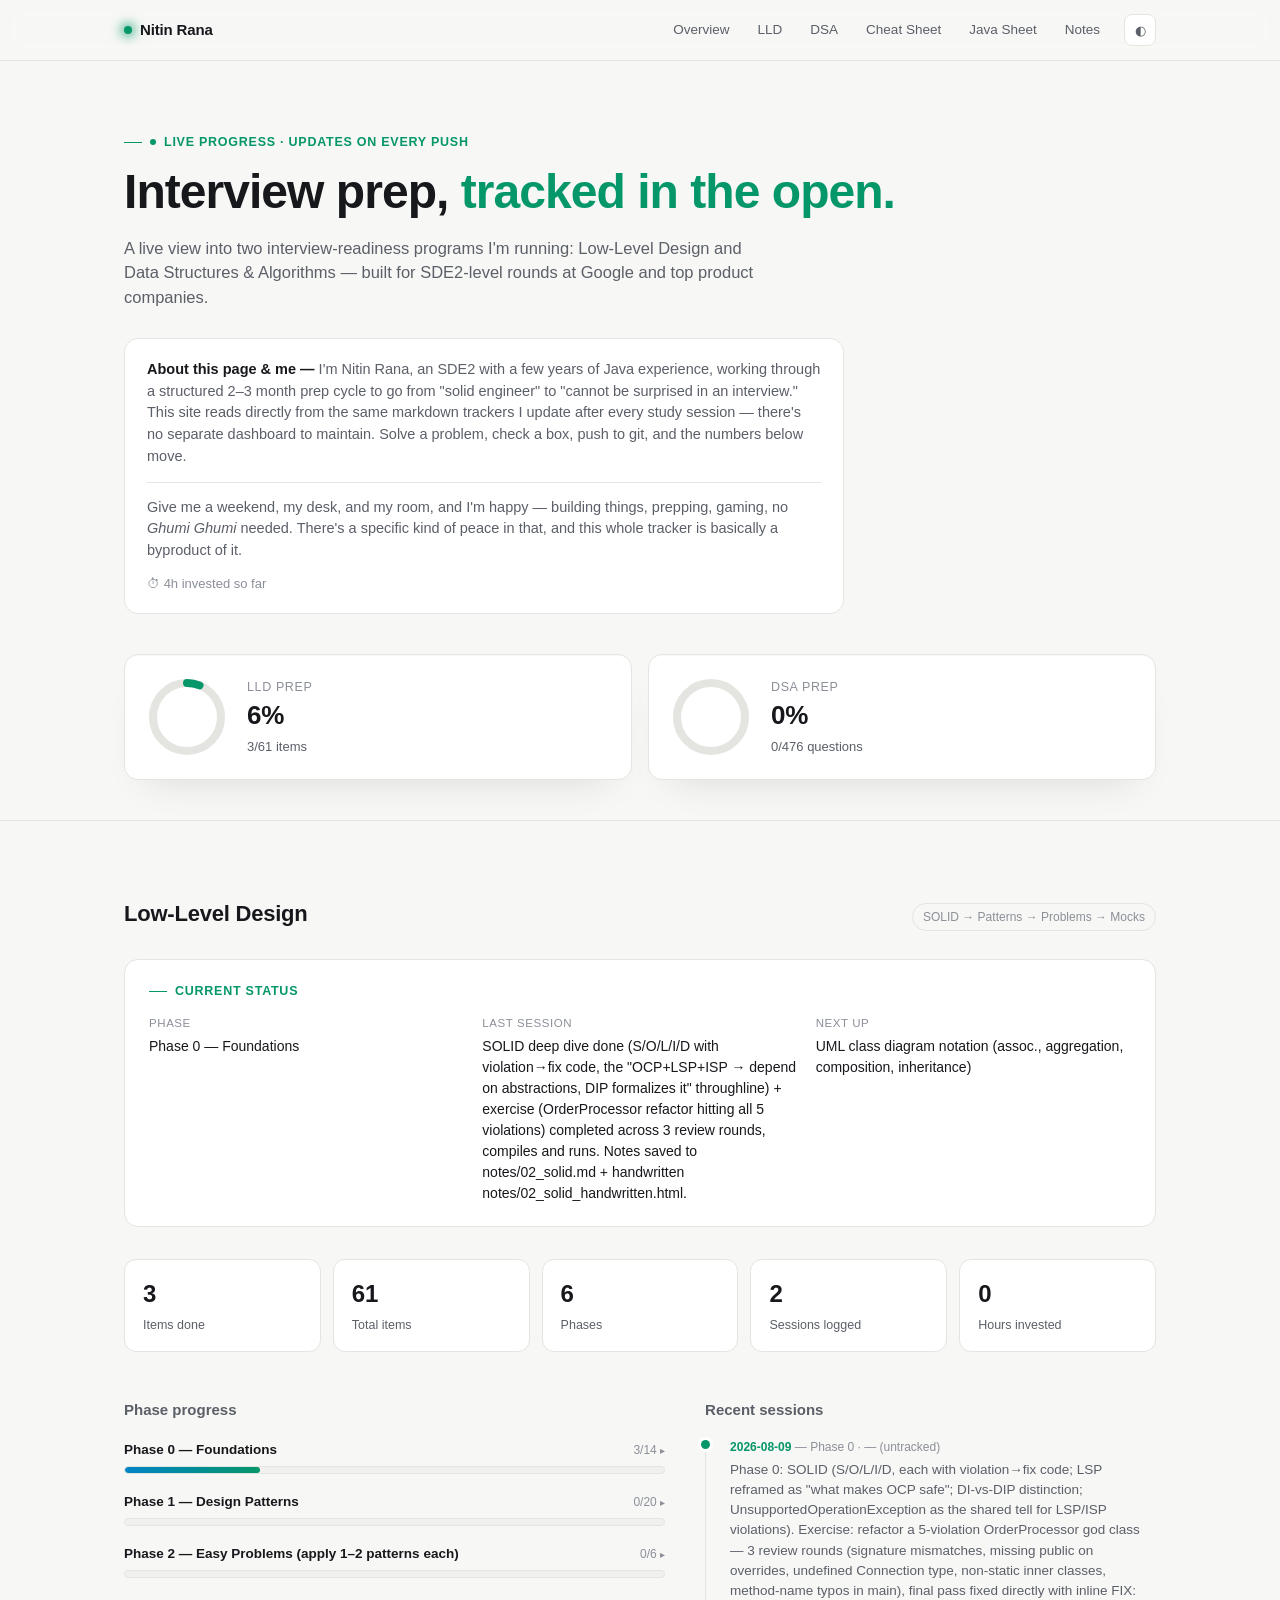
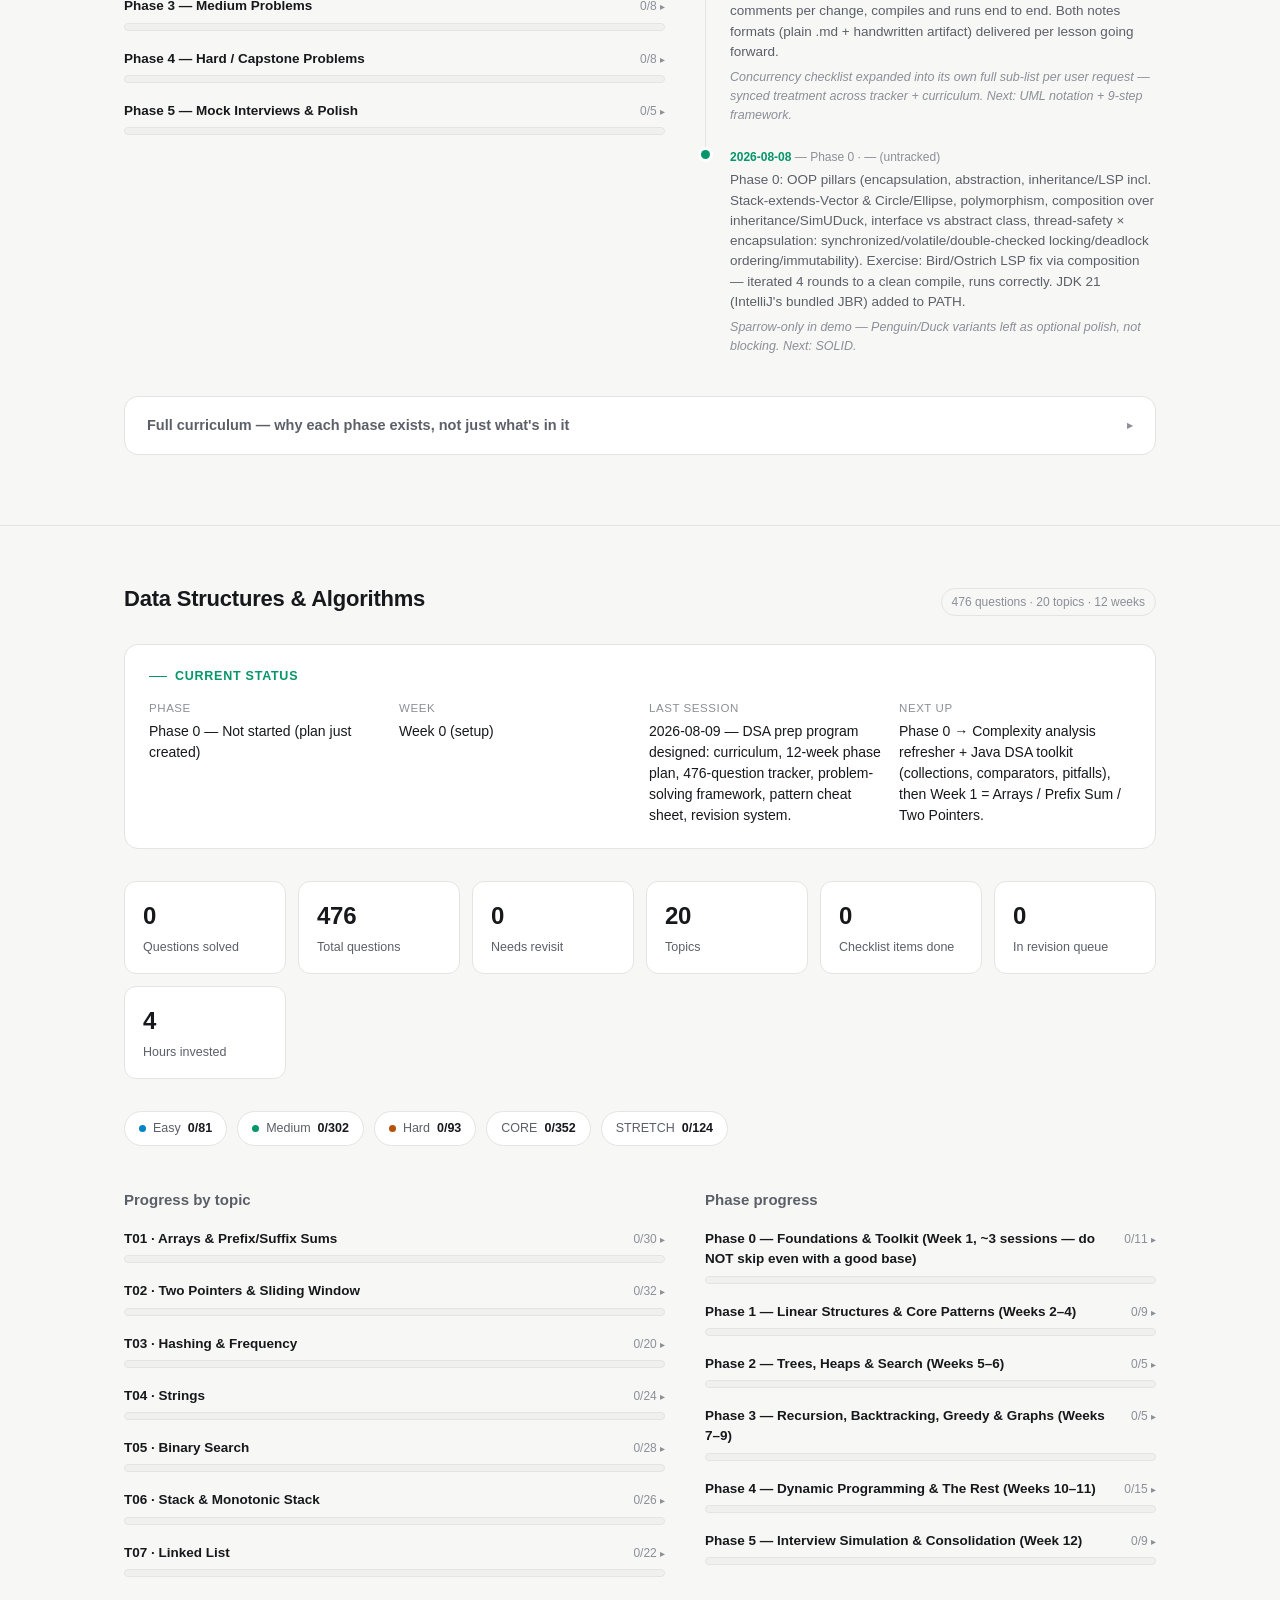
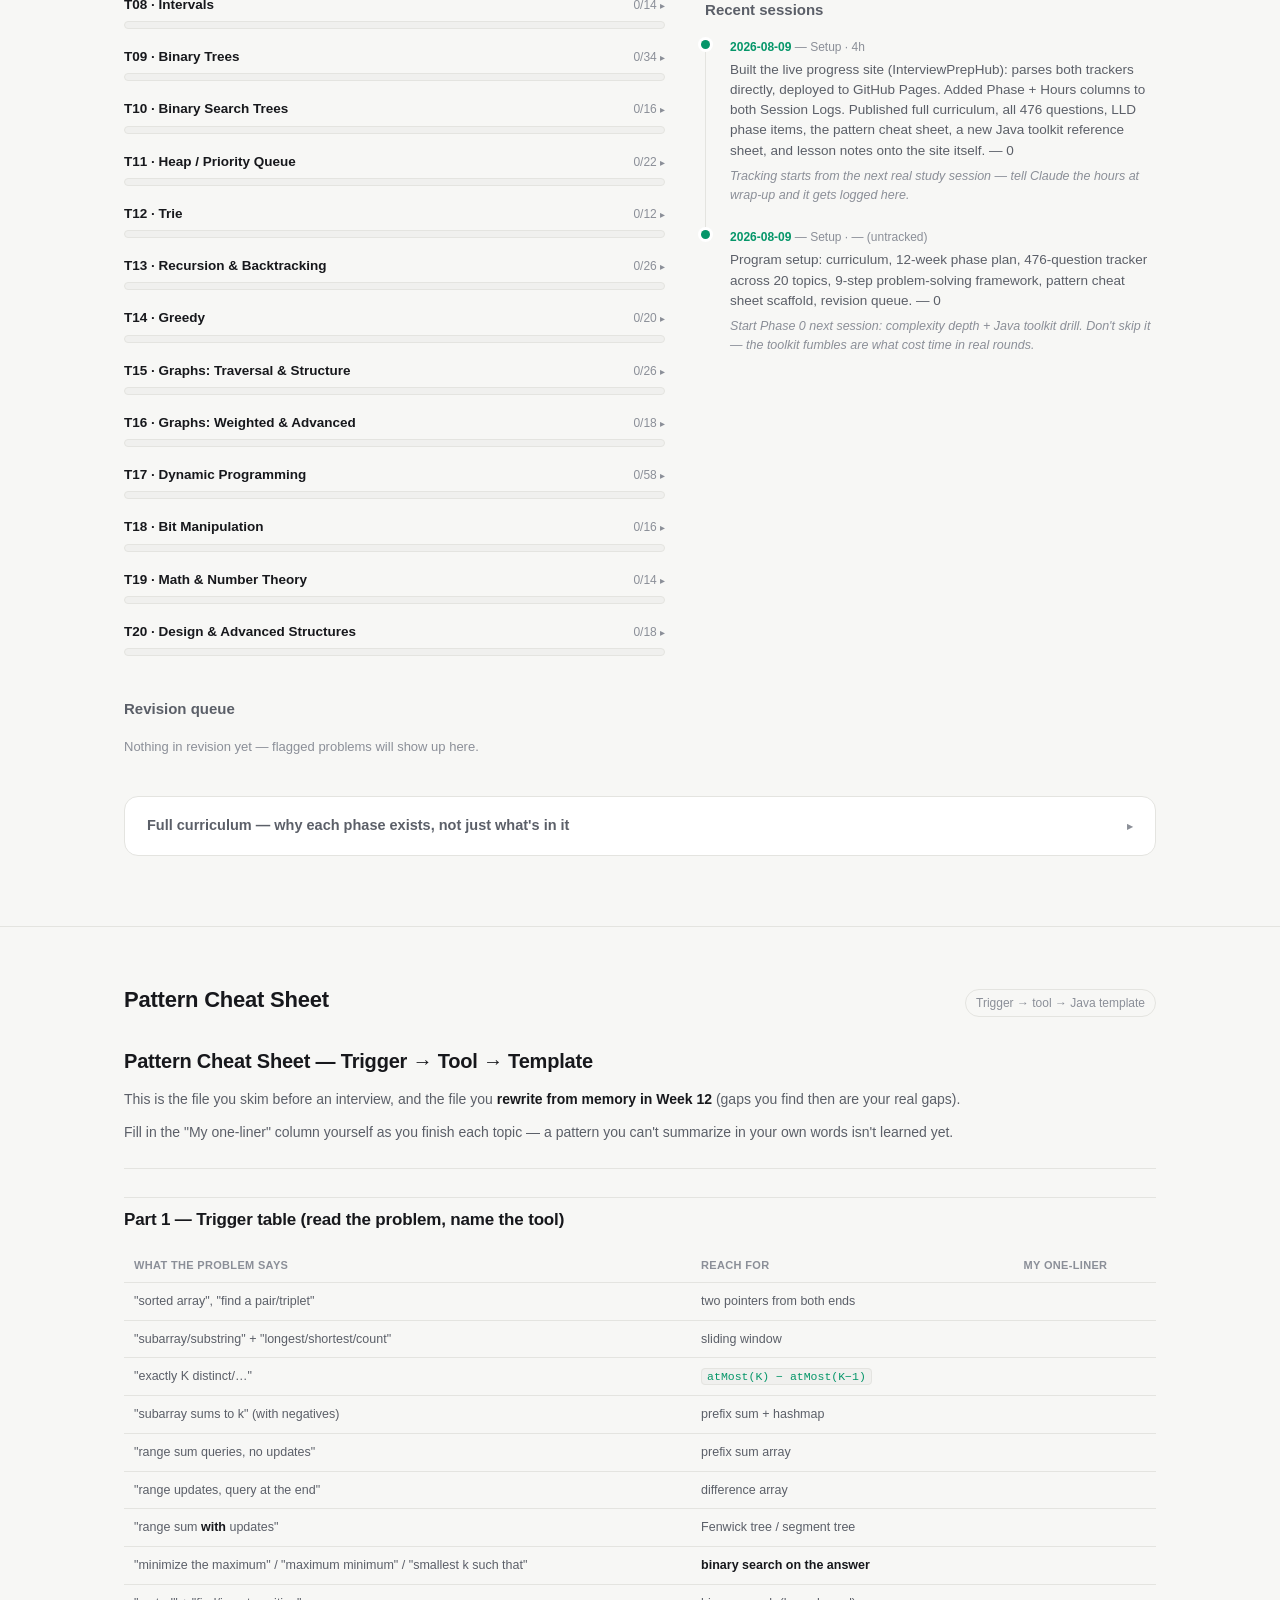
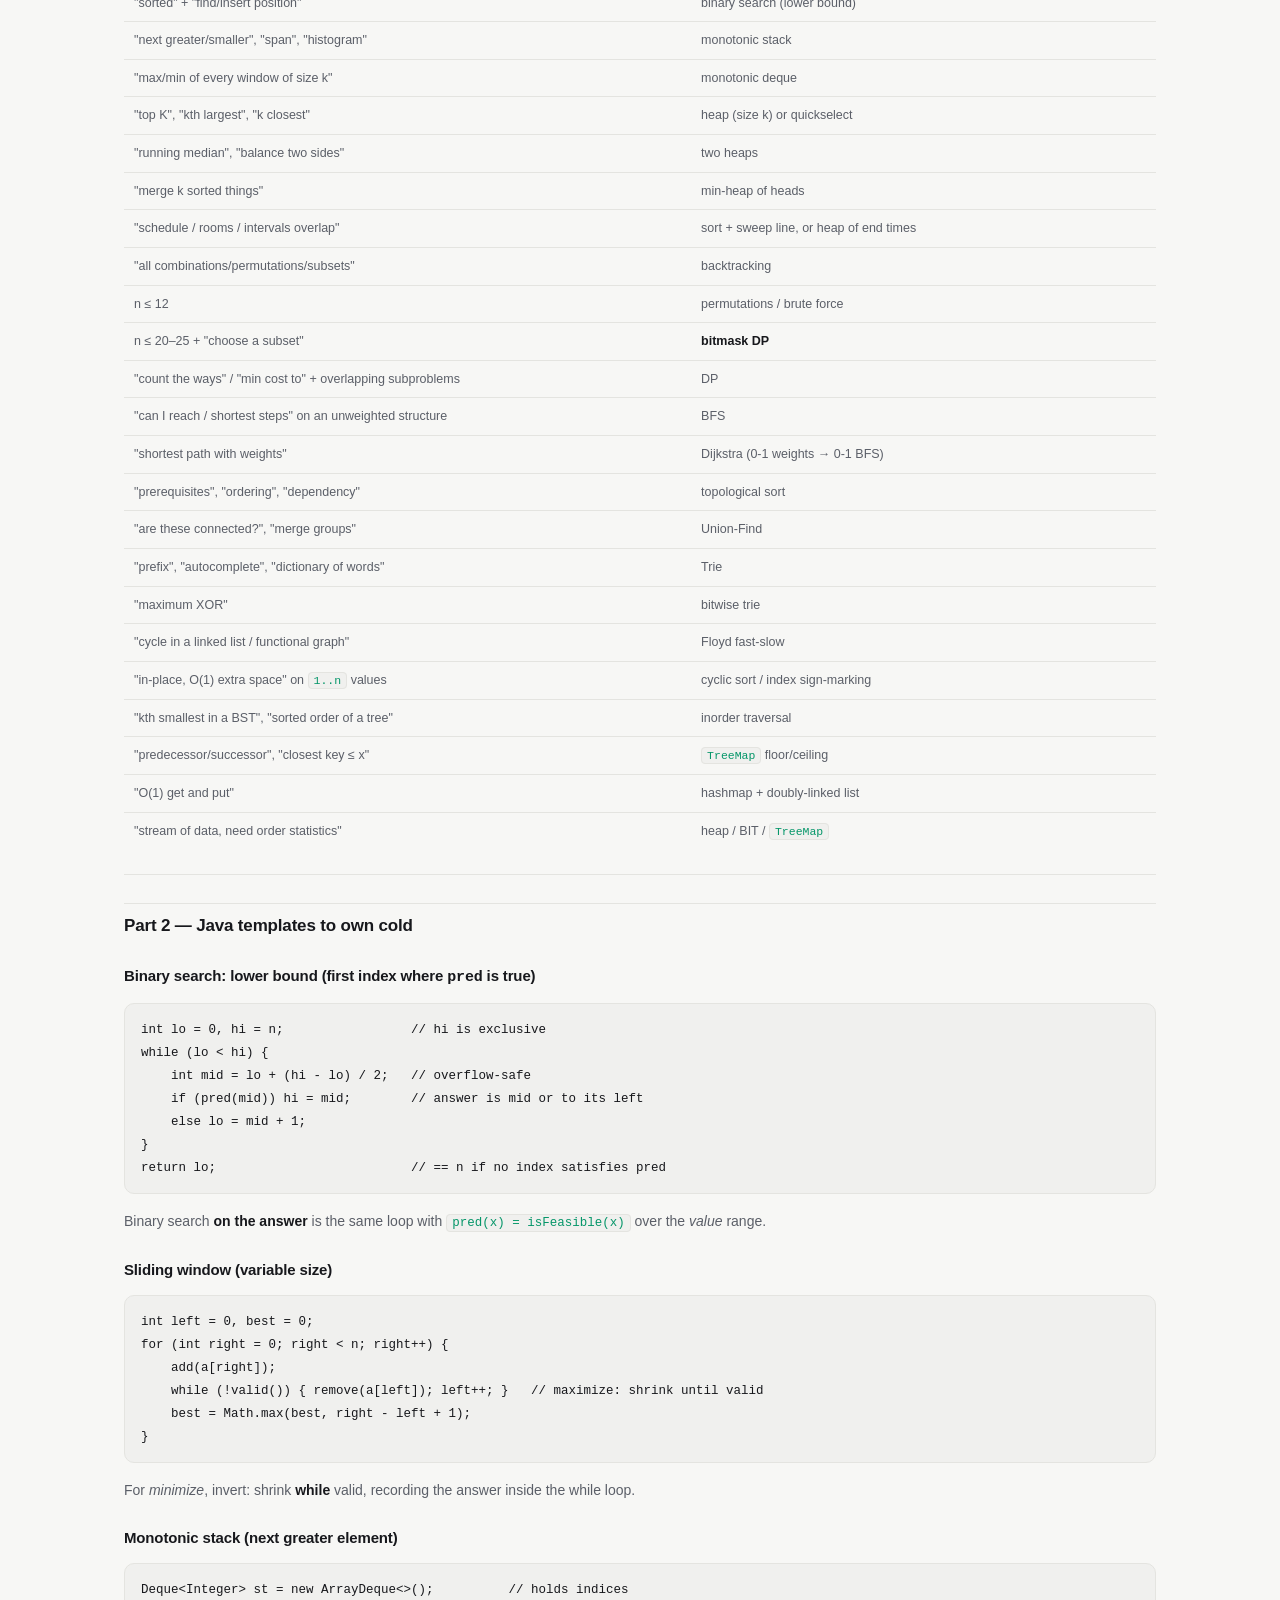
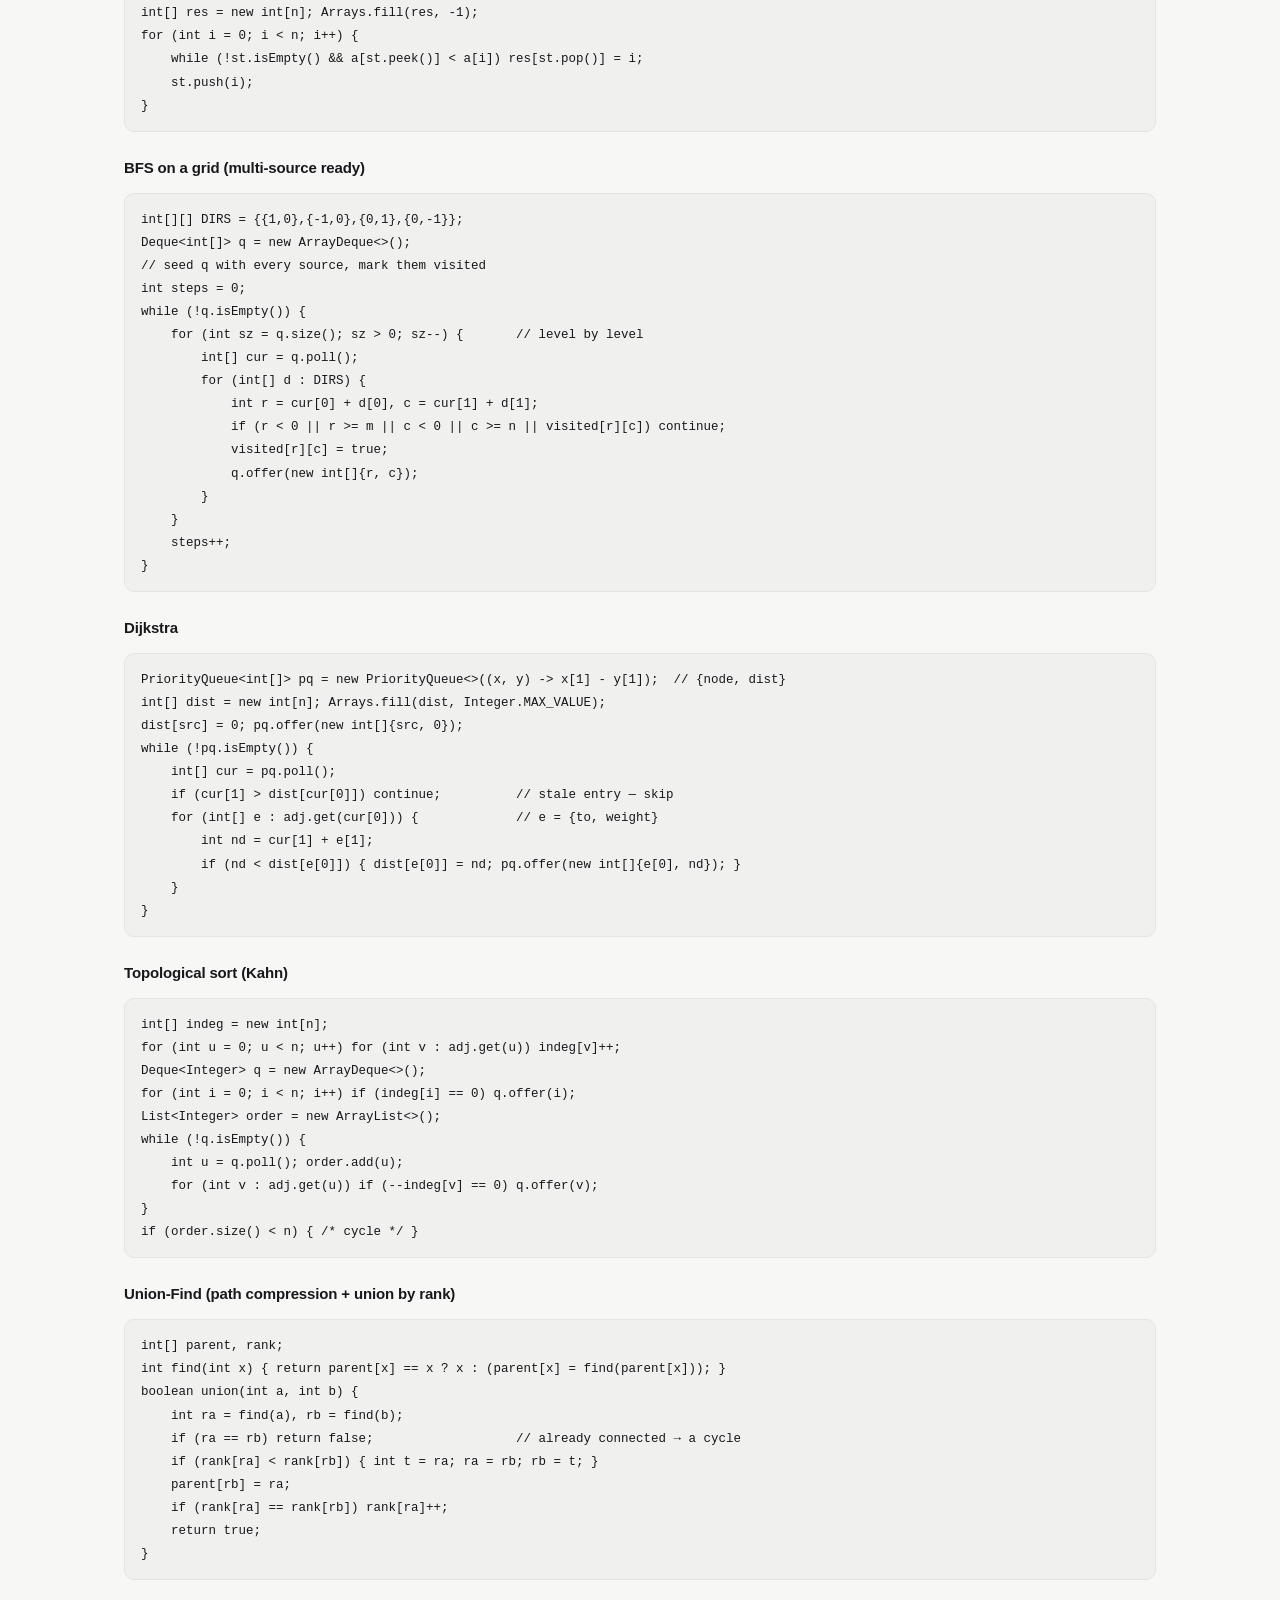
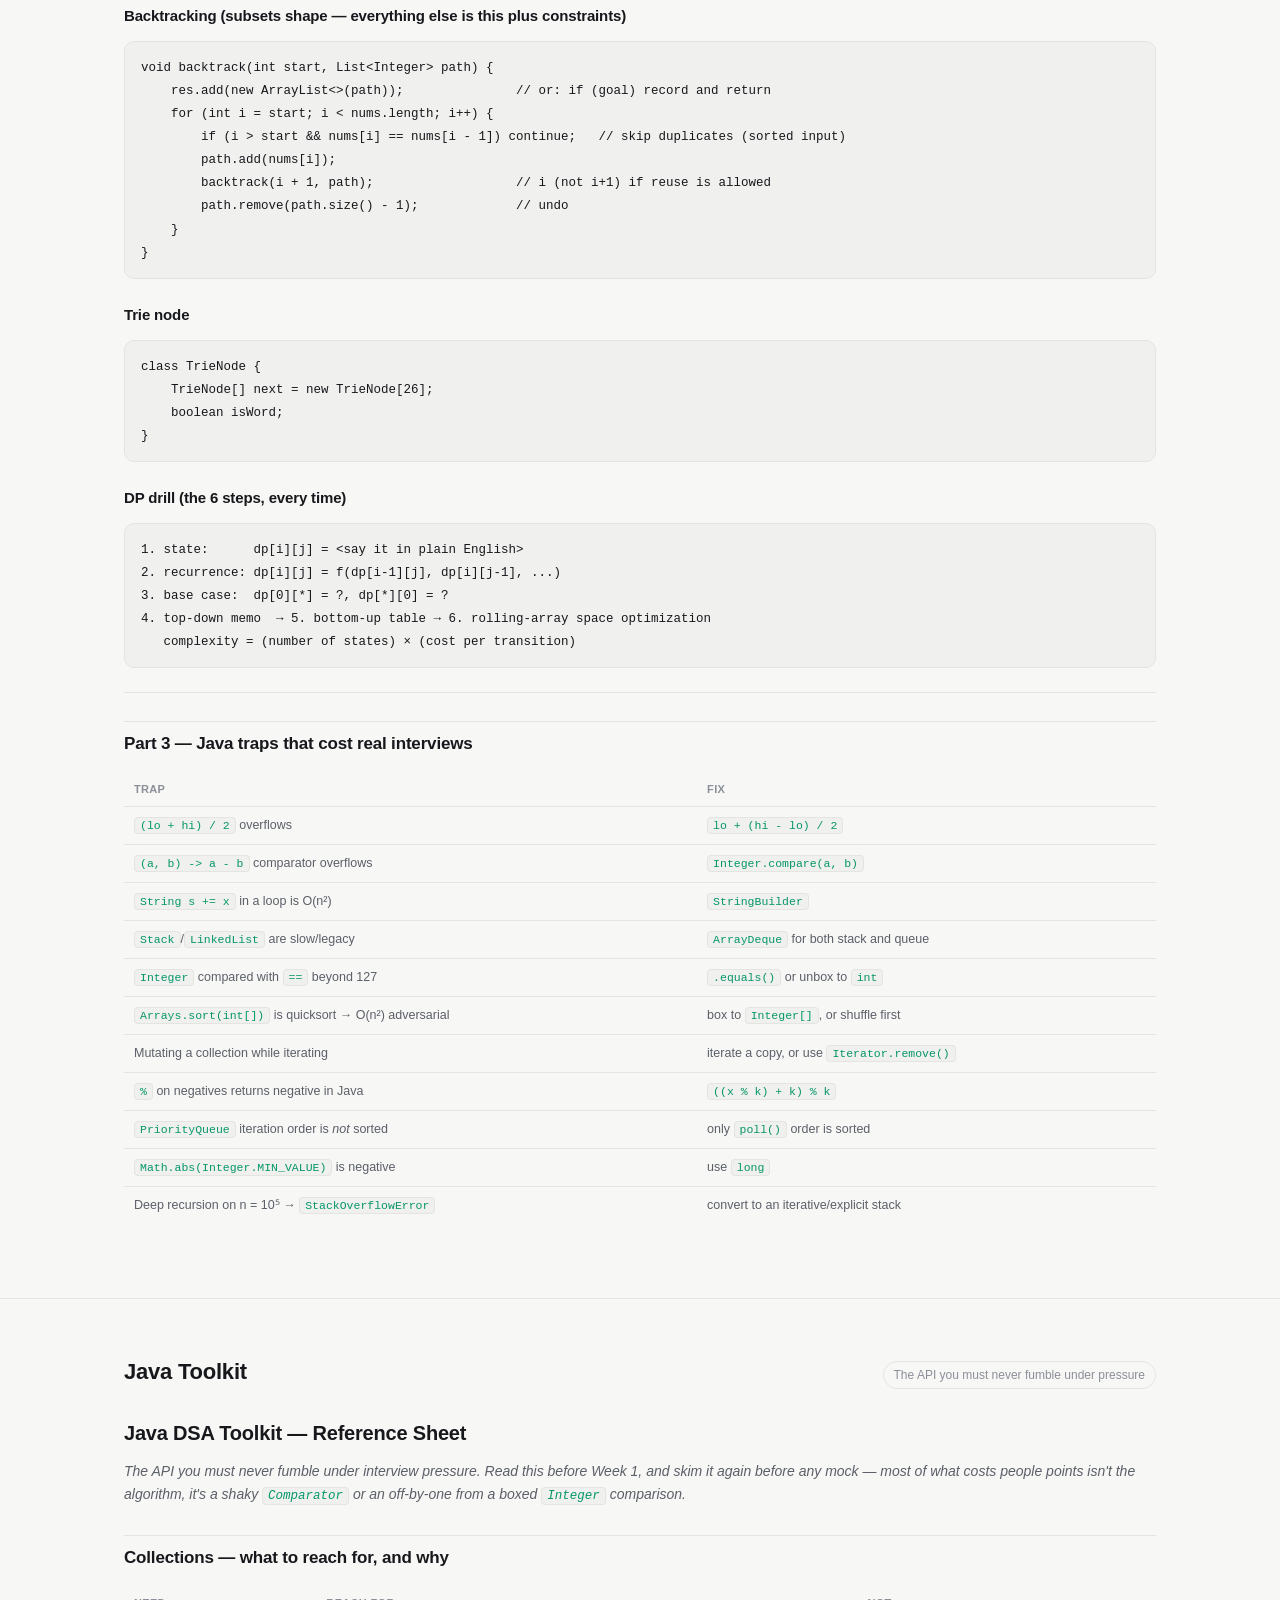
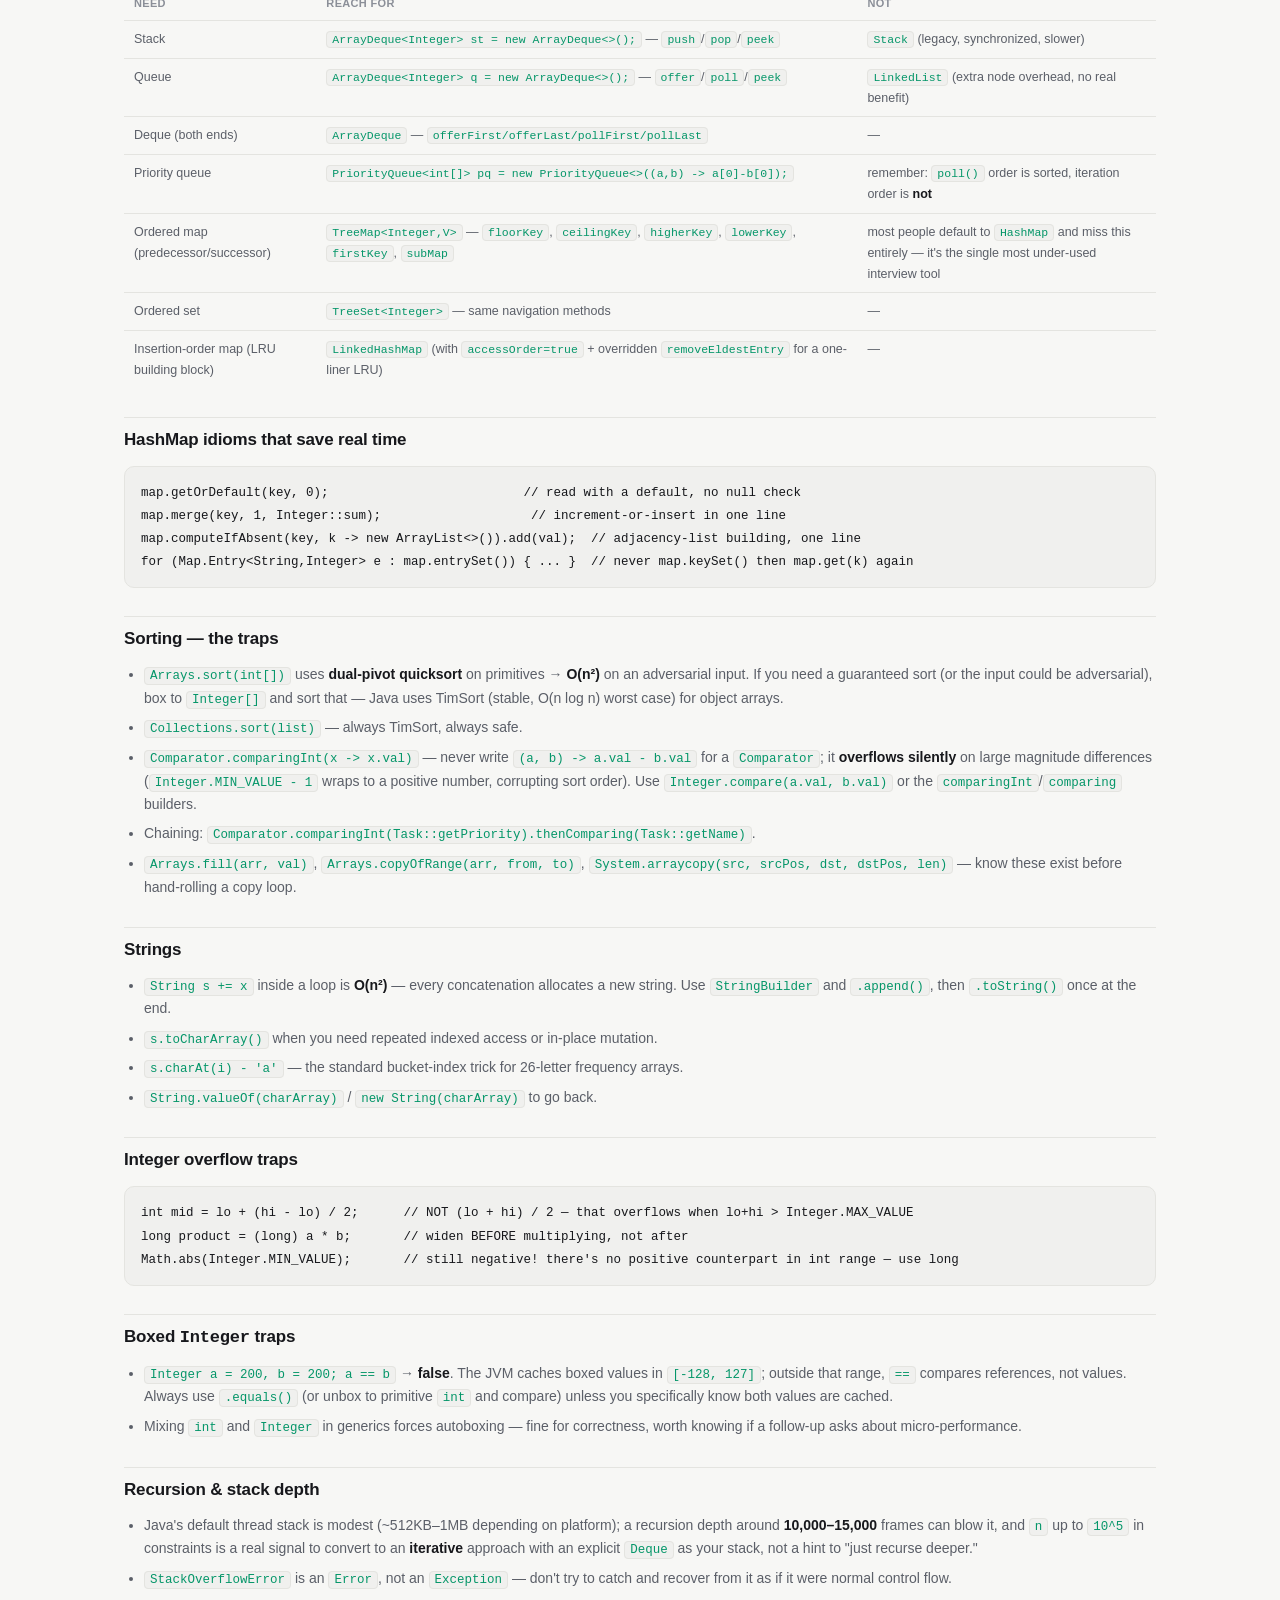
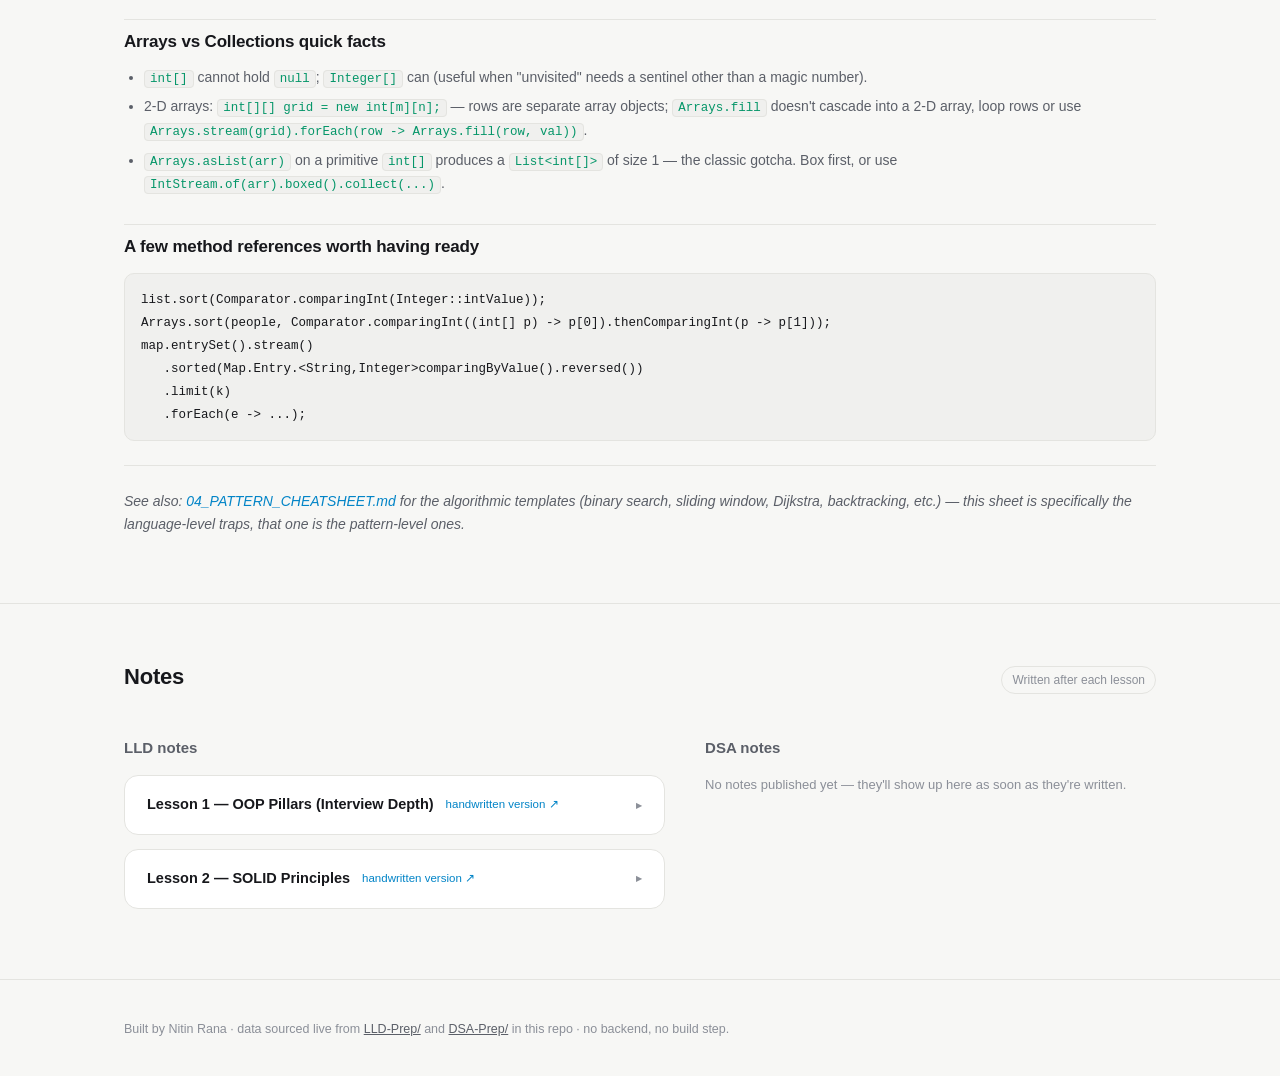
==== commit 4d671487: "Add a personal line to the About block Weekend desk, room, building things, prepping, gaming instead" ====
--- a/index.html
+++ b/index.html
@@ -33,6 +33,7 @@
 
     <div class="about-block">
       <strong>About this page & me —</strong> I'm Nitin Rana, an SDE2 with a few years of Java experience, working through a structured 2–3 month prep cycle to go from "solid engineer" to "cannot be surprised in an interview." This site reads directly from the same markdown trackers I update after every study session — there's no separate dashboard to maintain. Solve a problem, check a box, push to git, and the numbers below move.
+      <p style="margin:14px 0 0; padding-top:14px; border-top:1px solid var(--border); color:var(--text-dim);">Give me a weekend, my desk, and my room, and I'm happy — building things, prepping, gaming, no <em>Ghumi Ghumi</em> needed. There's a specific kind of peace in that, and this whole tracker is basically a byproduct of it.</p>
       <div style="margin-top:12px; color:var(--text-dimmer); font-size:13px;">⏱ <span id="hero-hours">loading…</span></div>
     </div>
 
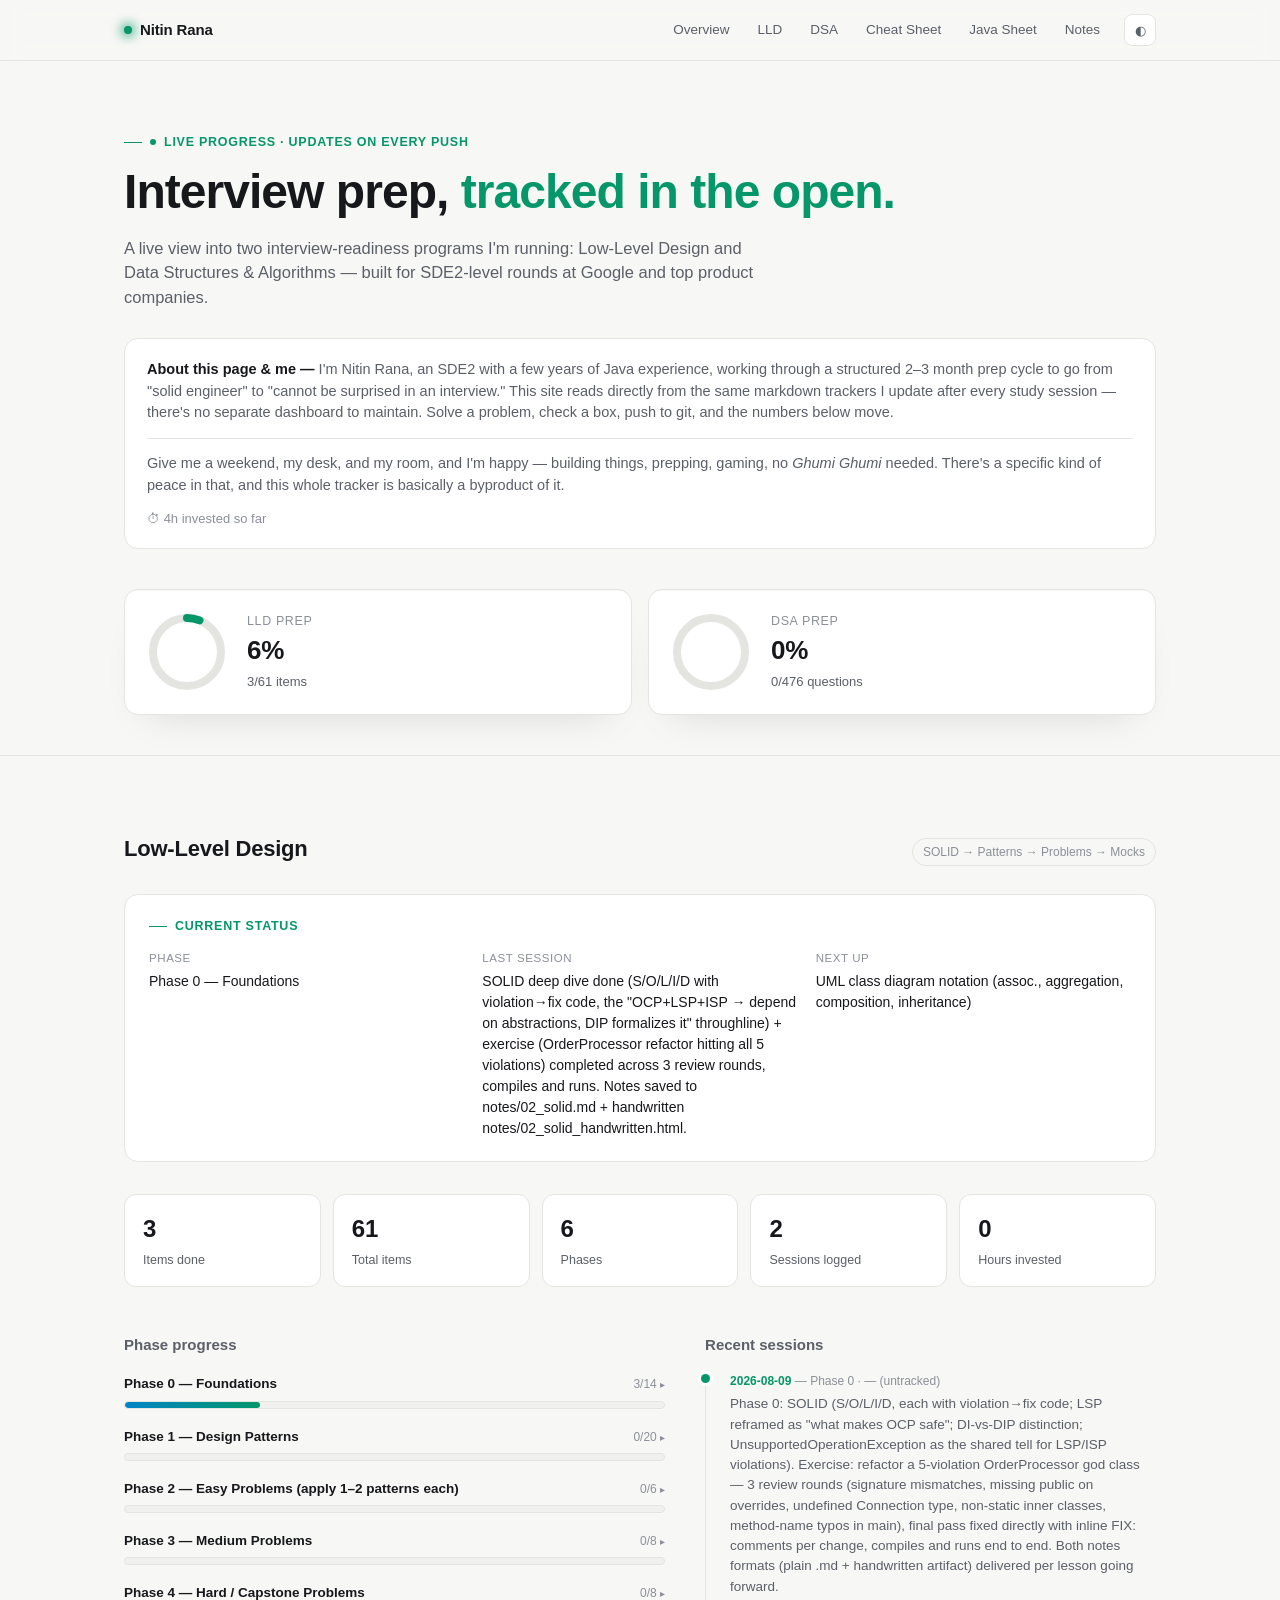
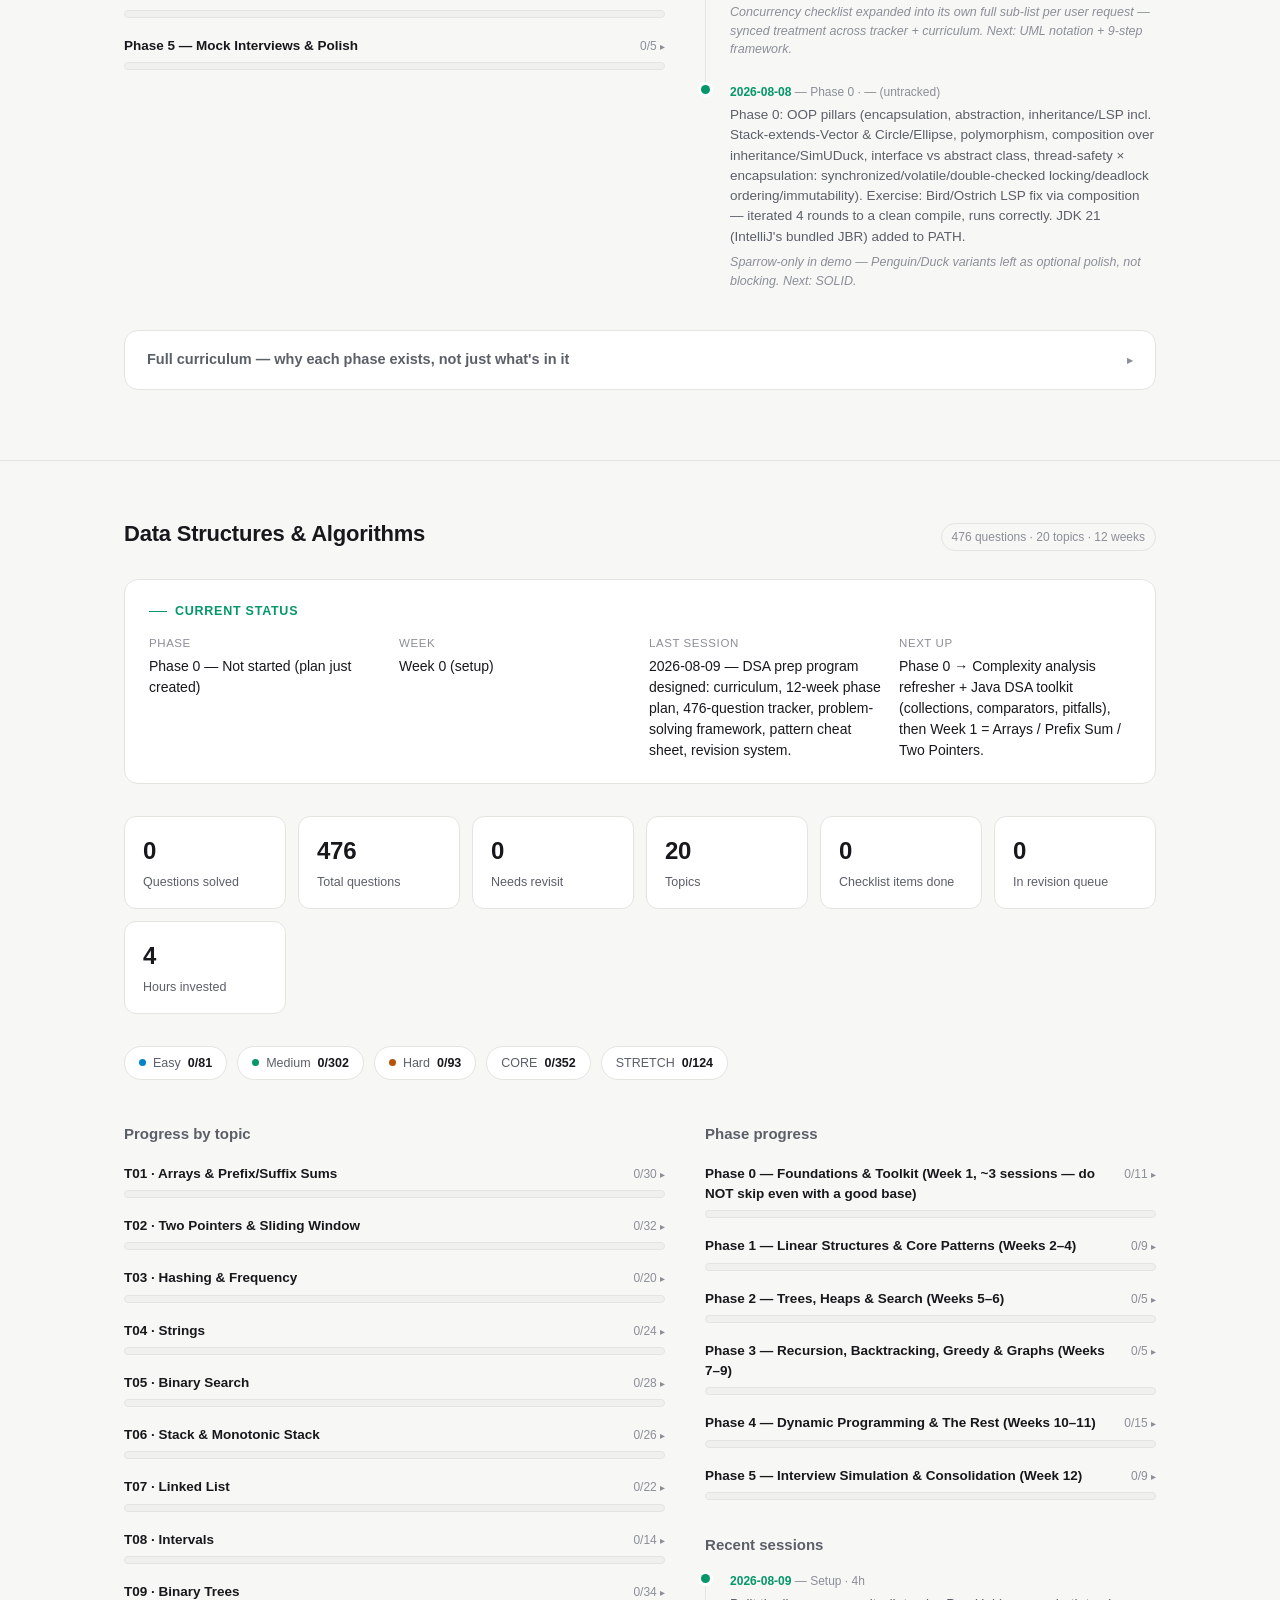
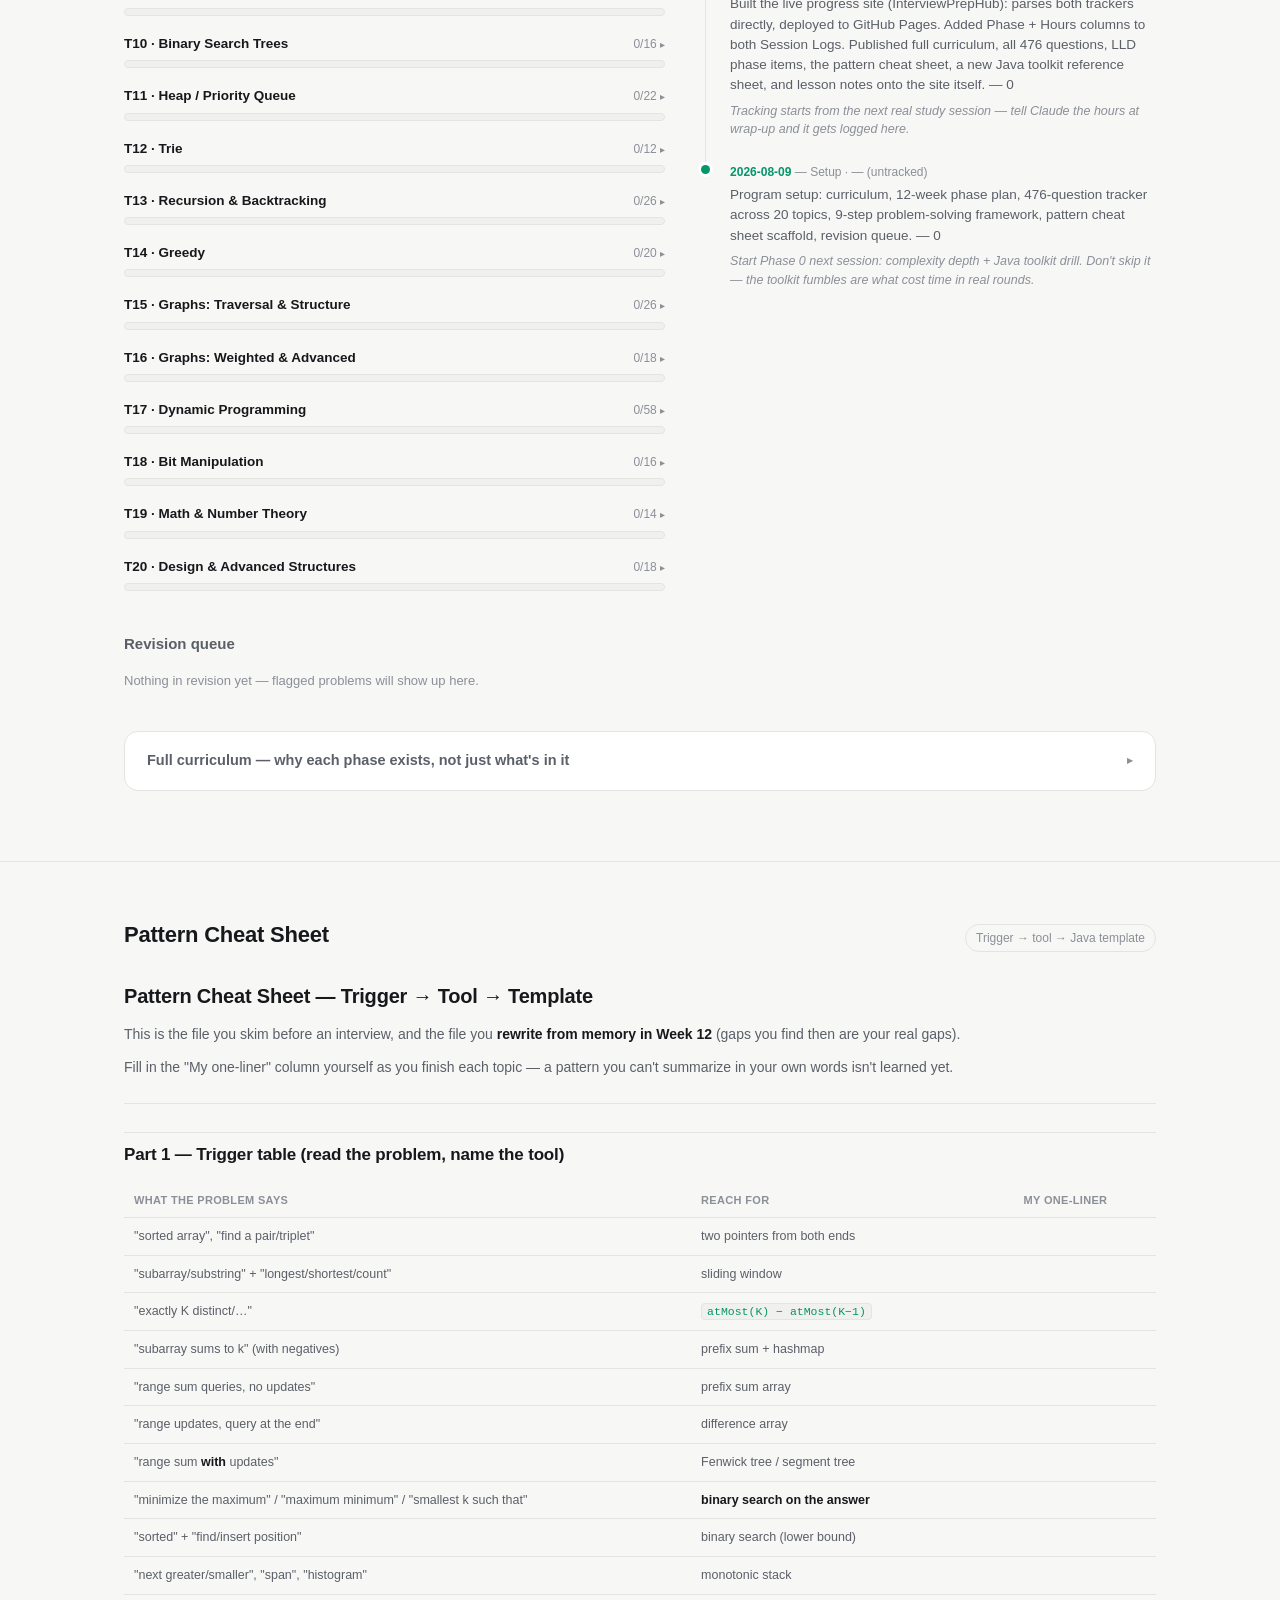
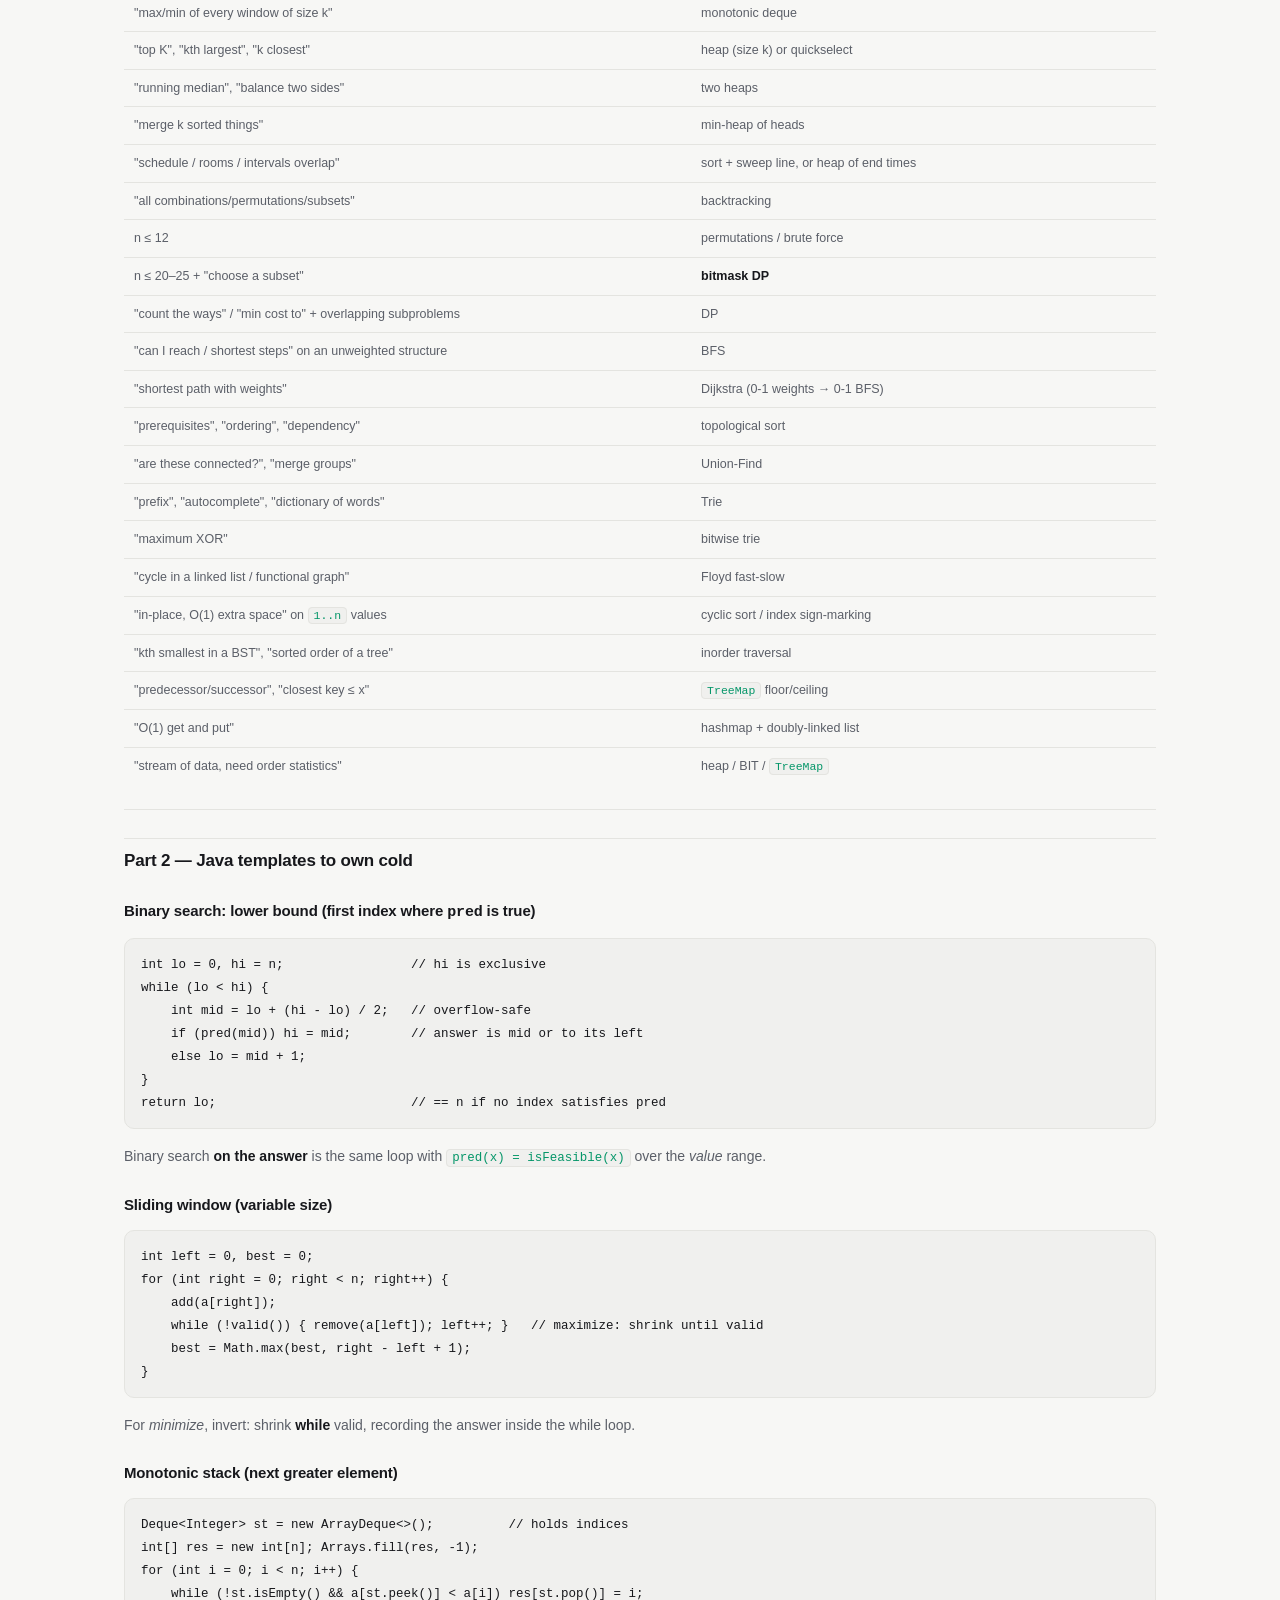
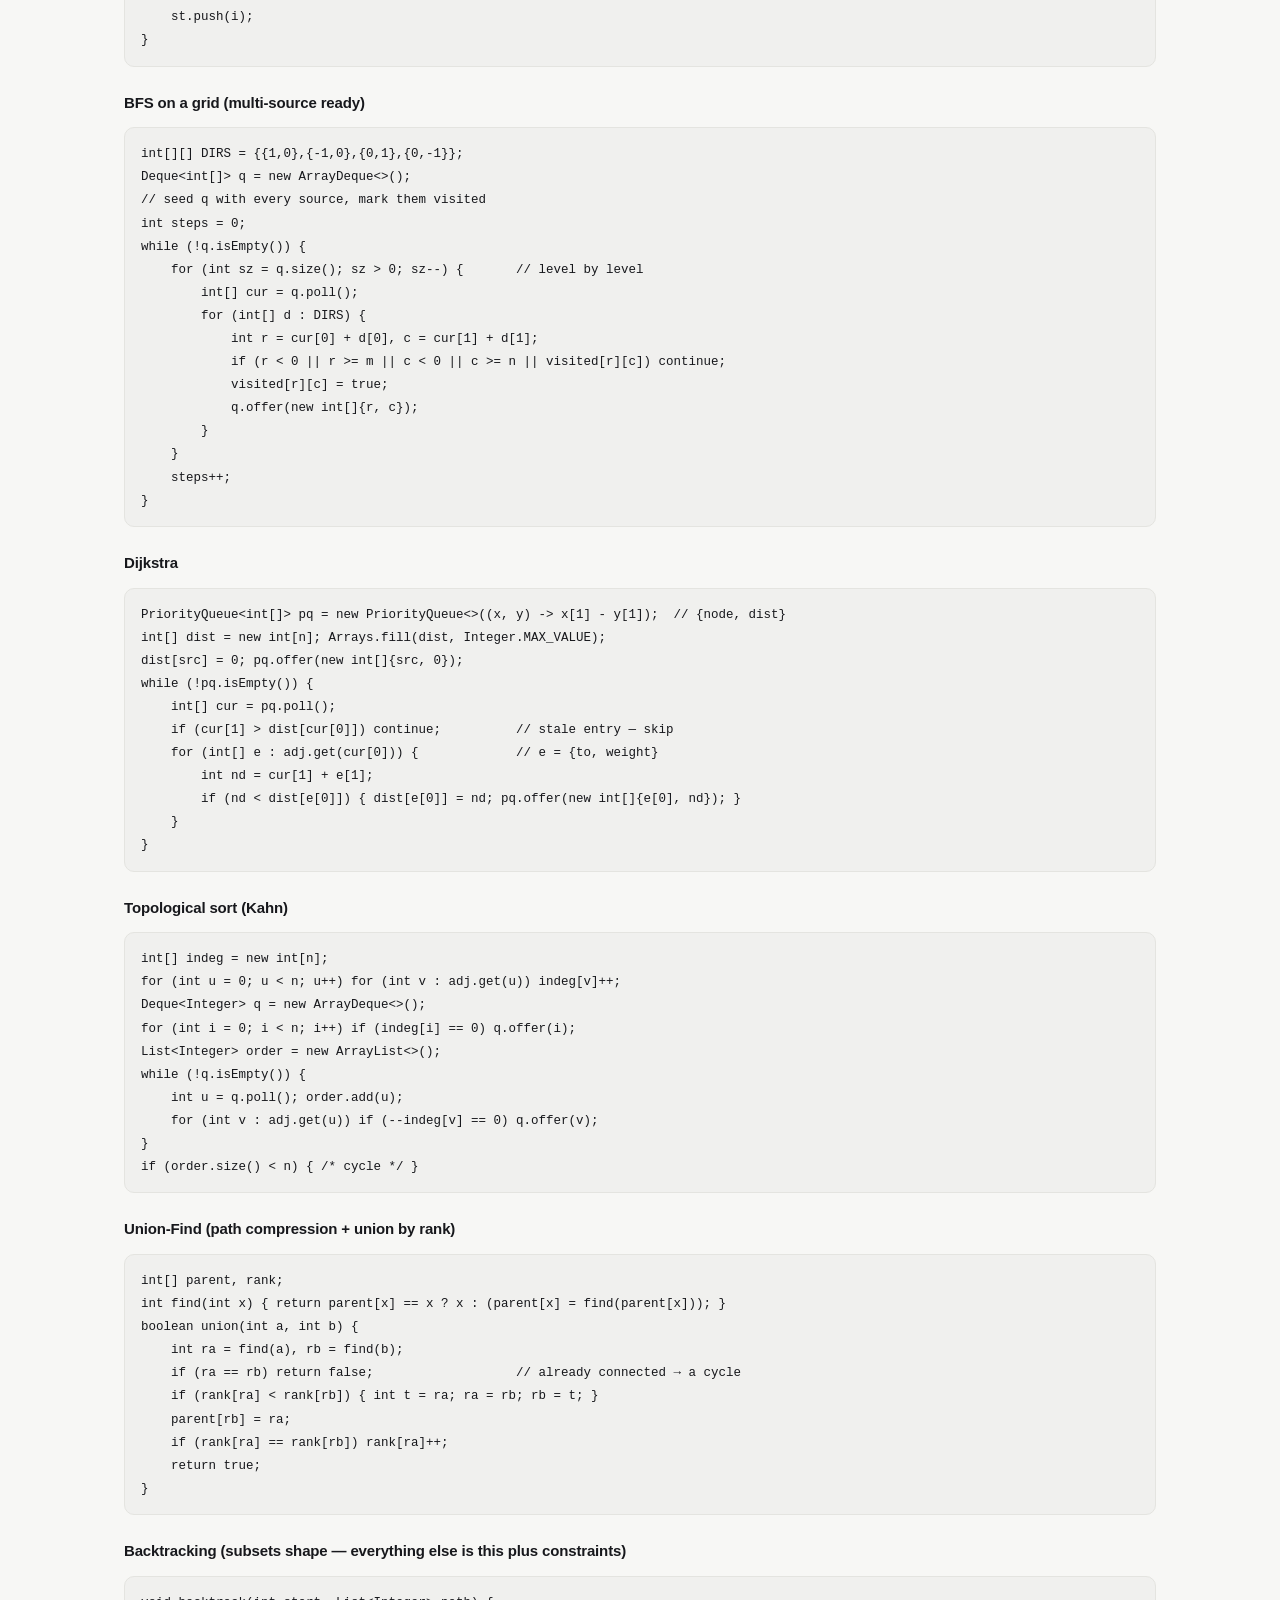
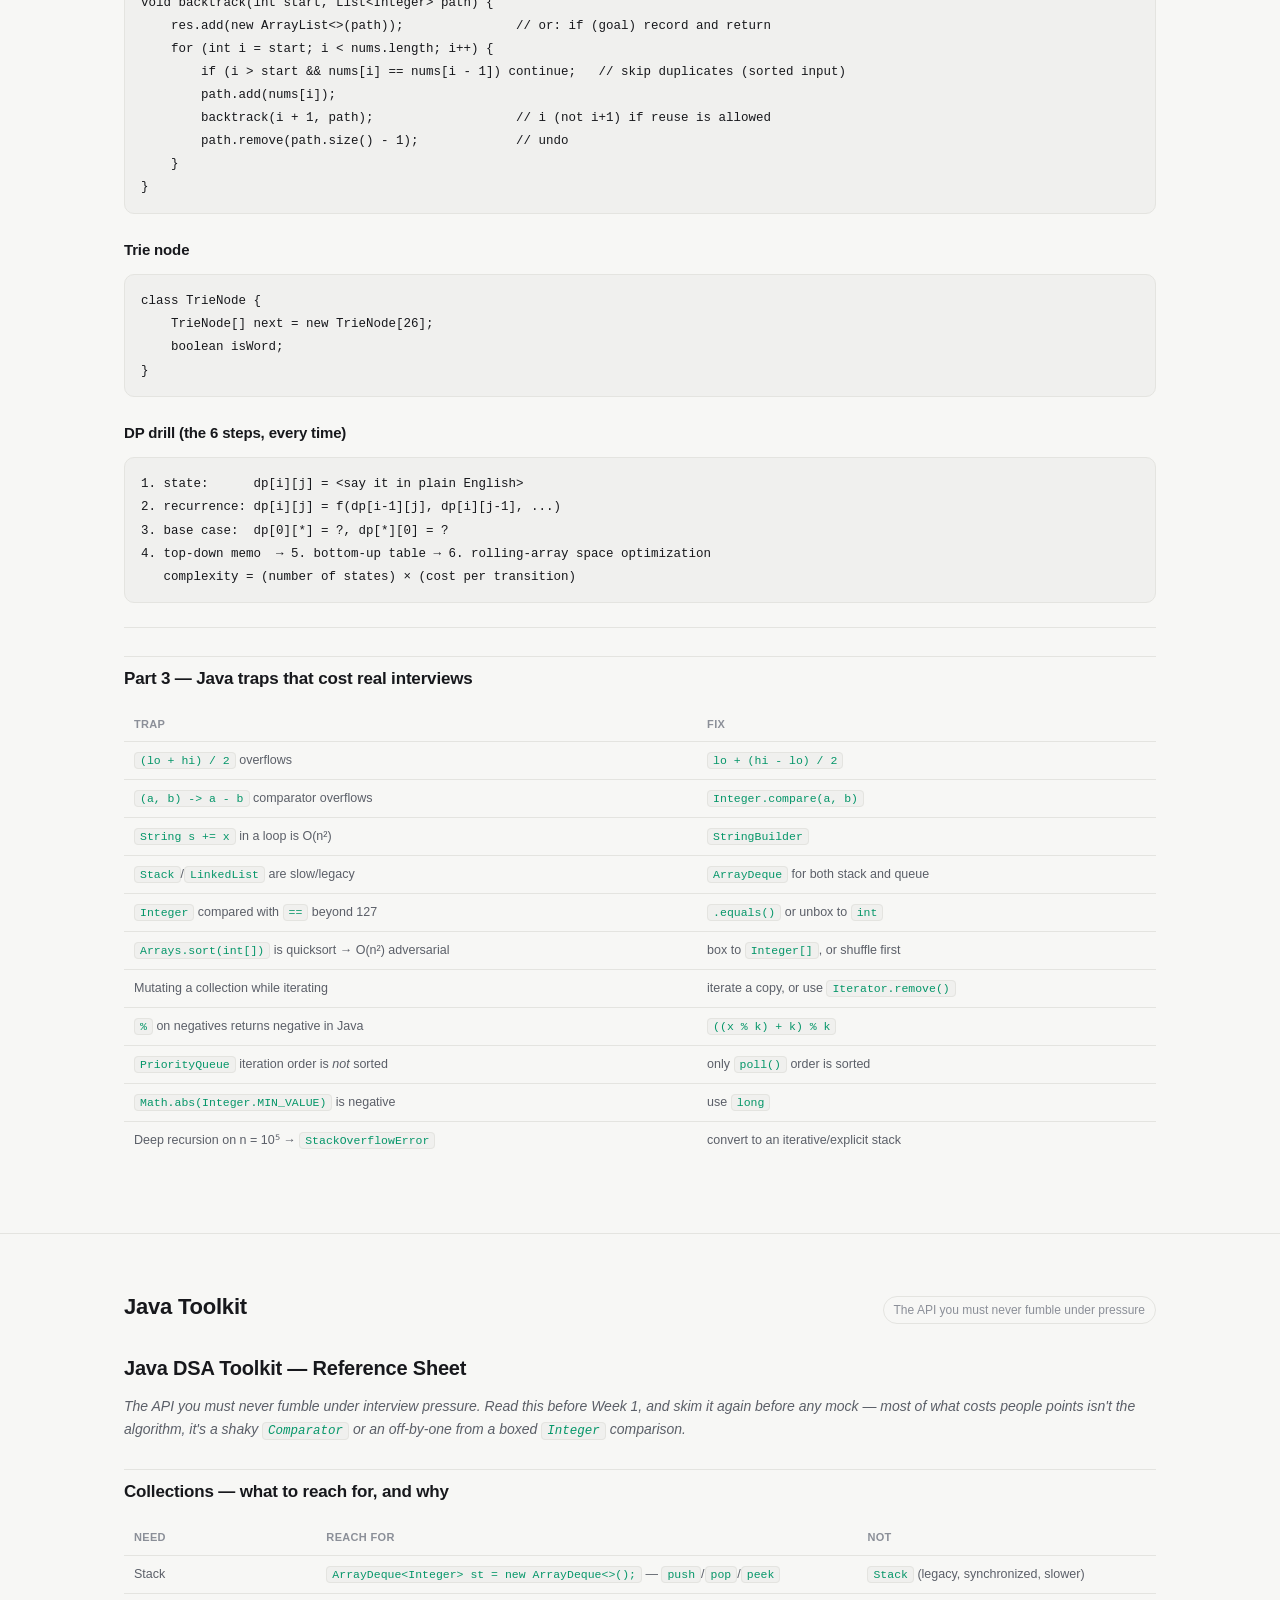
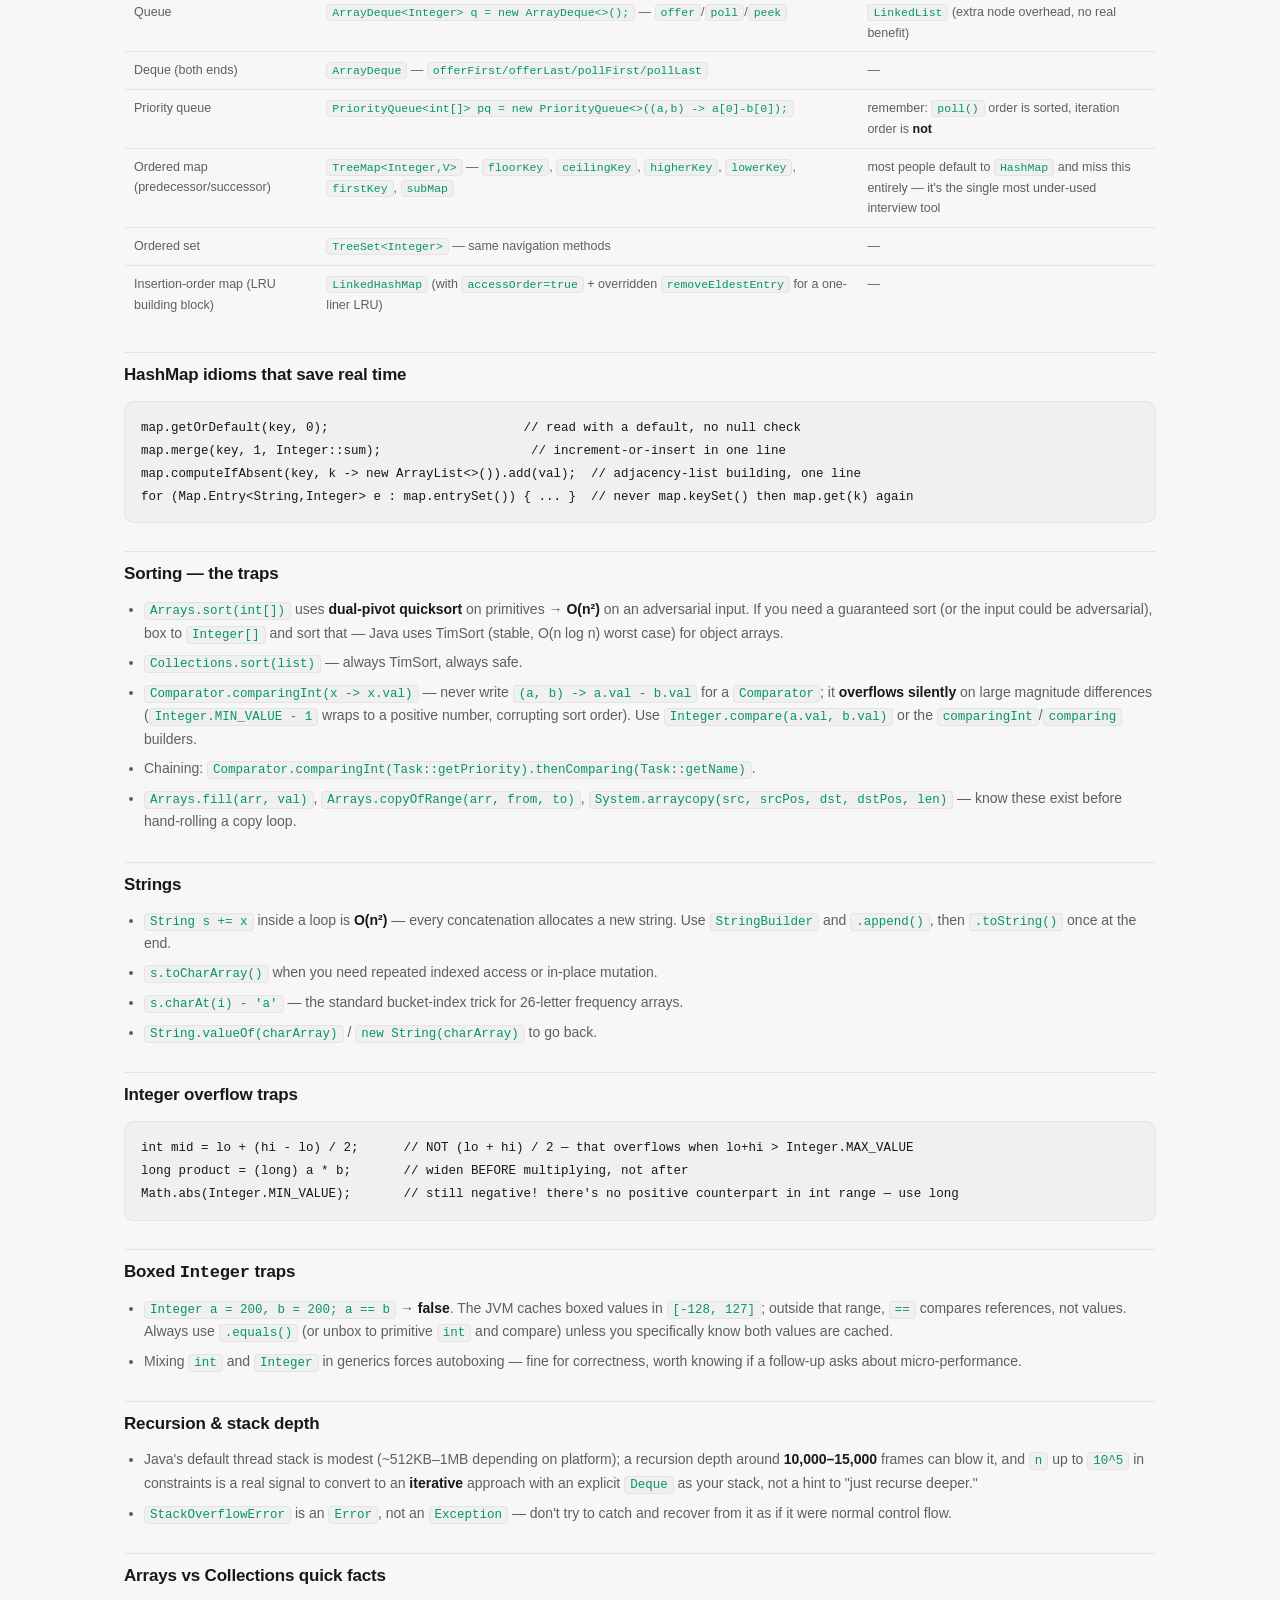
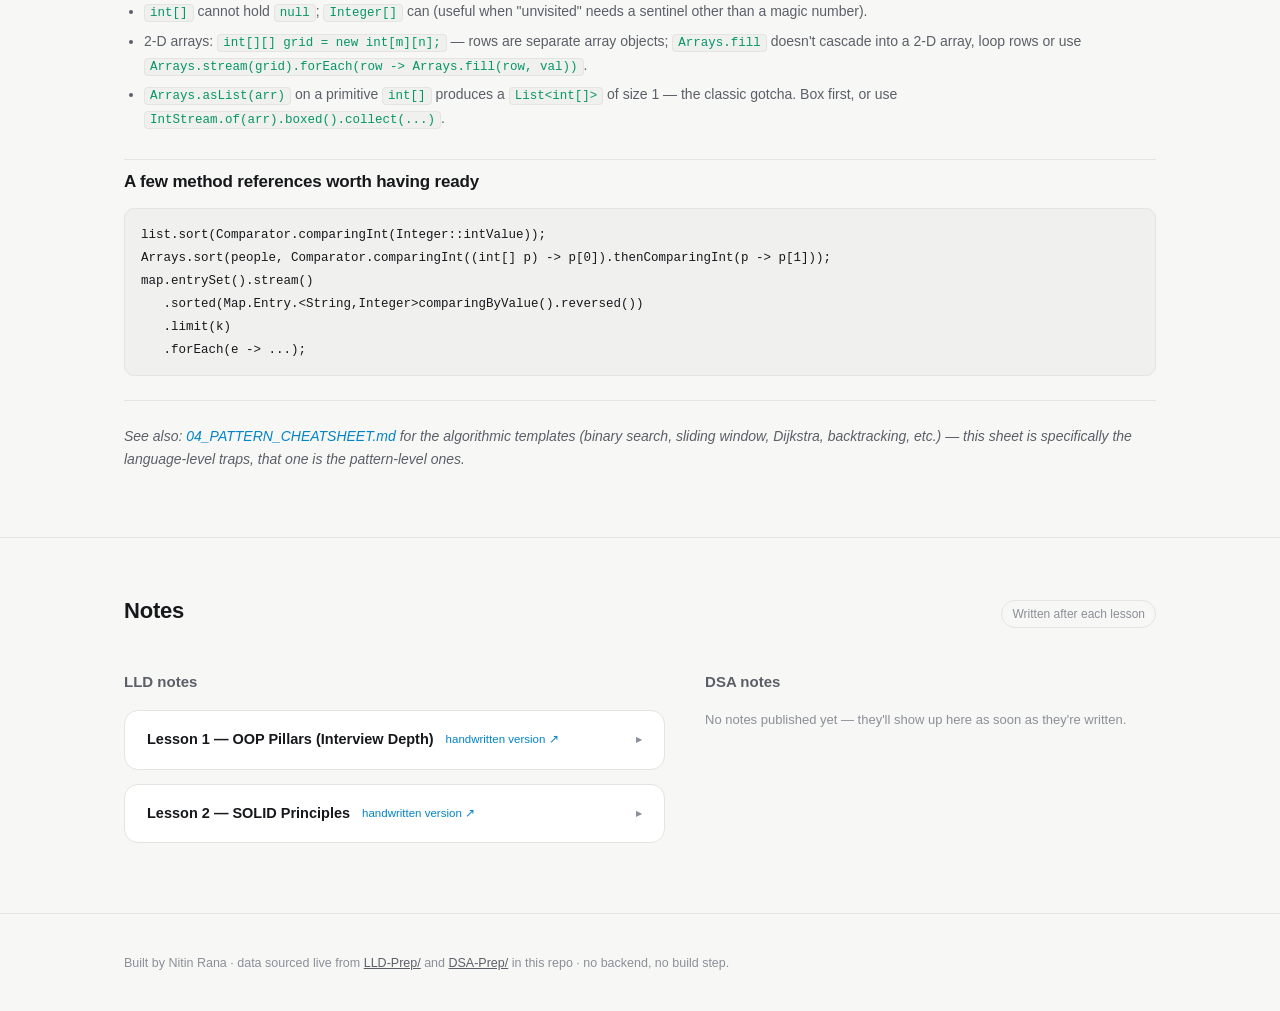
==== commit ac640b50: "Fix About block width to match rest of the page It had a leftover max-width: 720px from an earlier d" ====
--- a/index.html
+++ b/index.html
@@ -6,7 +6,7 @@
 <title>Nitin Rana — Interview Prep Hub</title>
 <meta name="description" content="Live LLD and DSA interview prep progress — Nitin Rana." />
 <link rel="icon" href="data:image/svg+xml,<svg xmlns=%22http://www.w3.org/2000/svg%22 viewBox=%220 0 100 100%22><text y=%22.9em%22 font-size=%2290%22>🎯</text></svg>" />
-<link rel="stylesheet" href="assets/style.css?v=4" />
+<link rel="stylesheet" href="assets/style.css?v=5" />
 </head>
 <body>
 
@@ -198,6 +198,6 @@
   </div>
 </footer>
 
-<script src="assets/app.js?v=4"></script>
+<script src="assets/app.js?v=5"></script>
 </body>
 </html>
--- a/assets/style.css
+++ b/assets/style.css
@@ -183,7 +183,6 @@
   border-radius: var(--radius);
   color: var(--text-dim);
   font-size: 14.5px;
-  max-width: 720px;
 }
 .about-block strong { color: var(--text); }
 
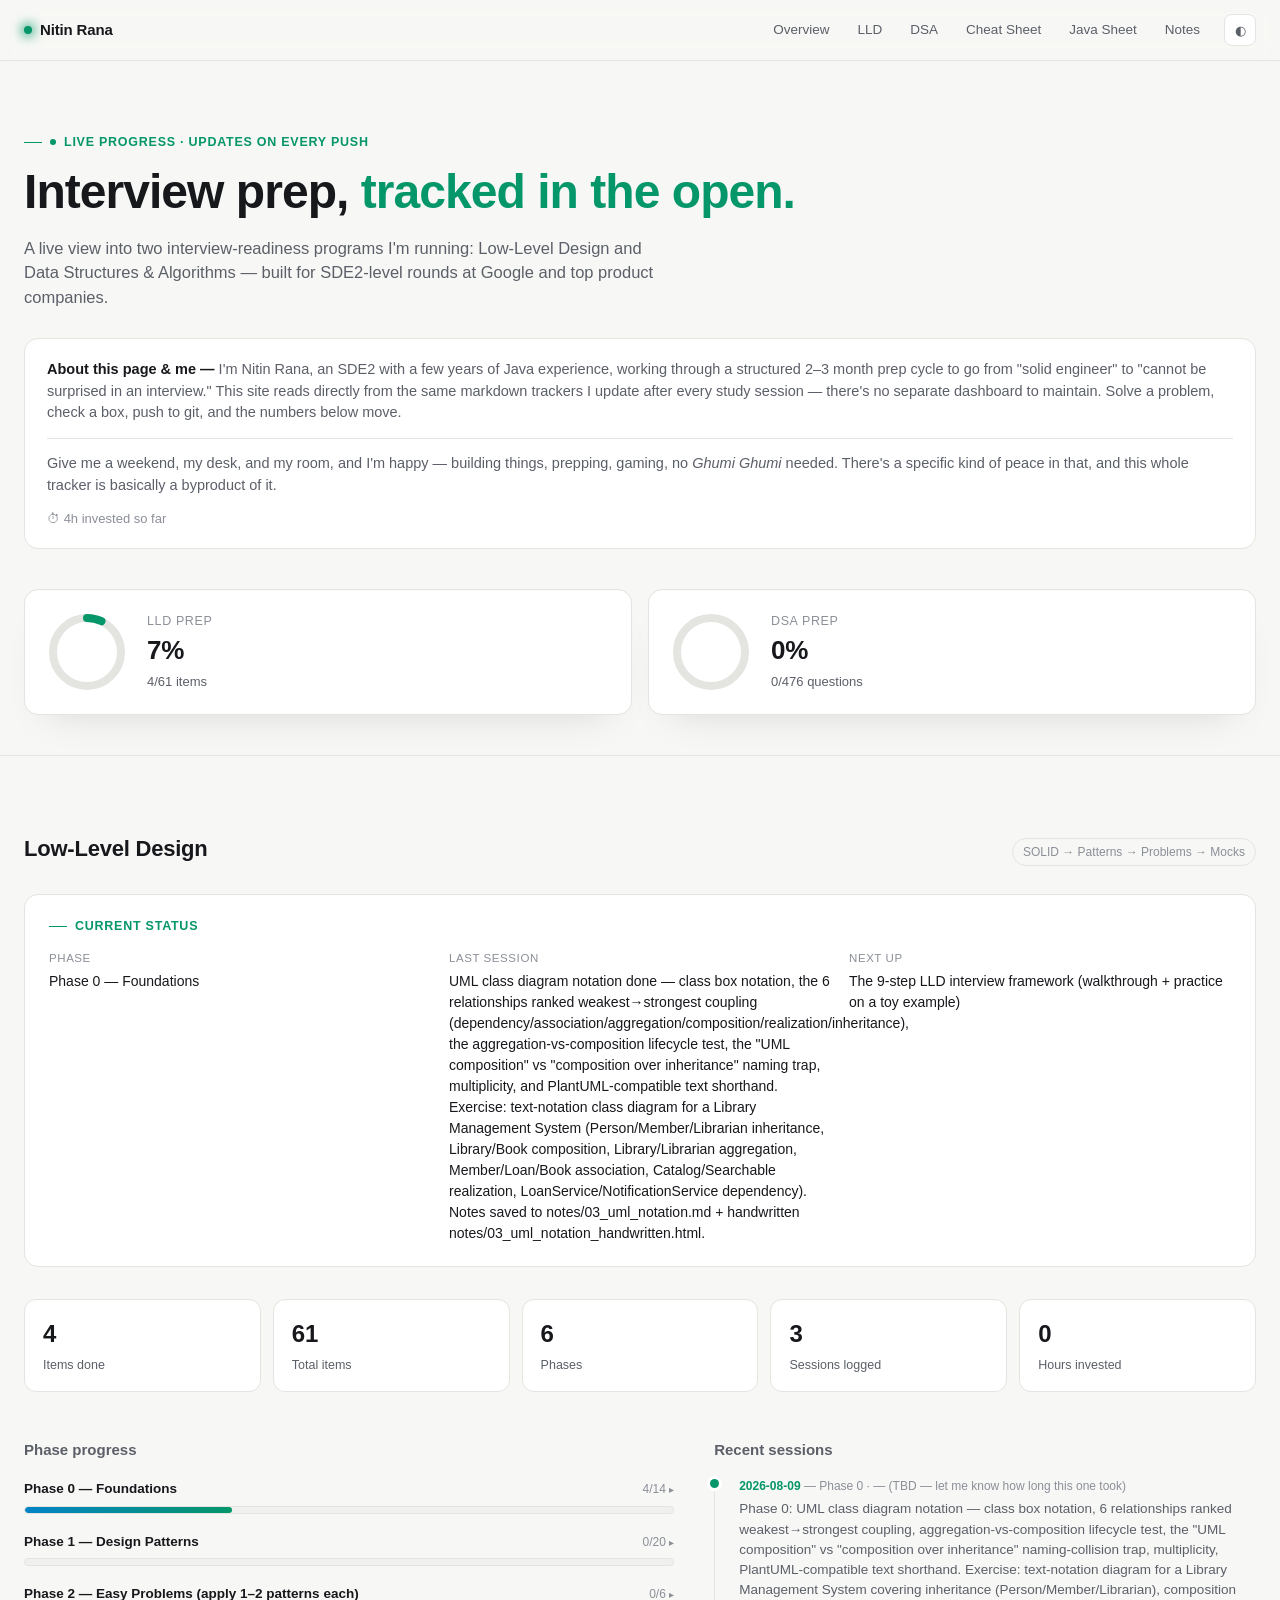
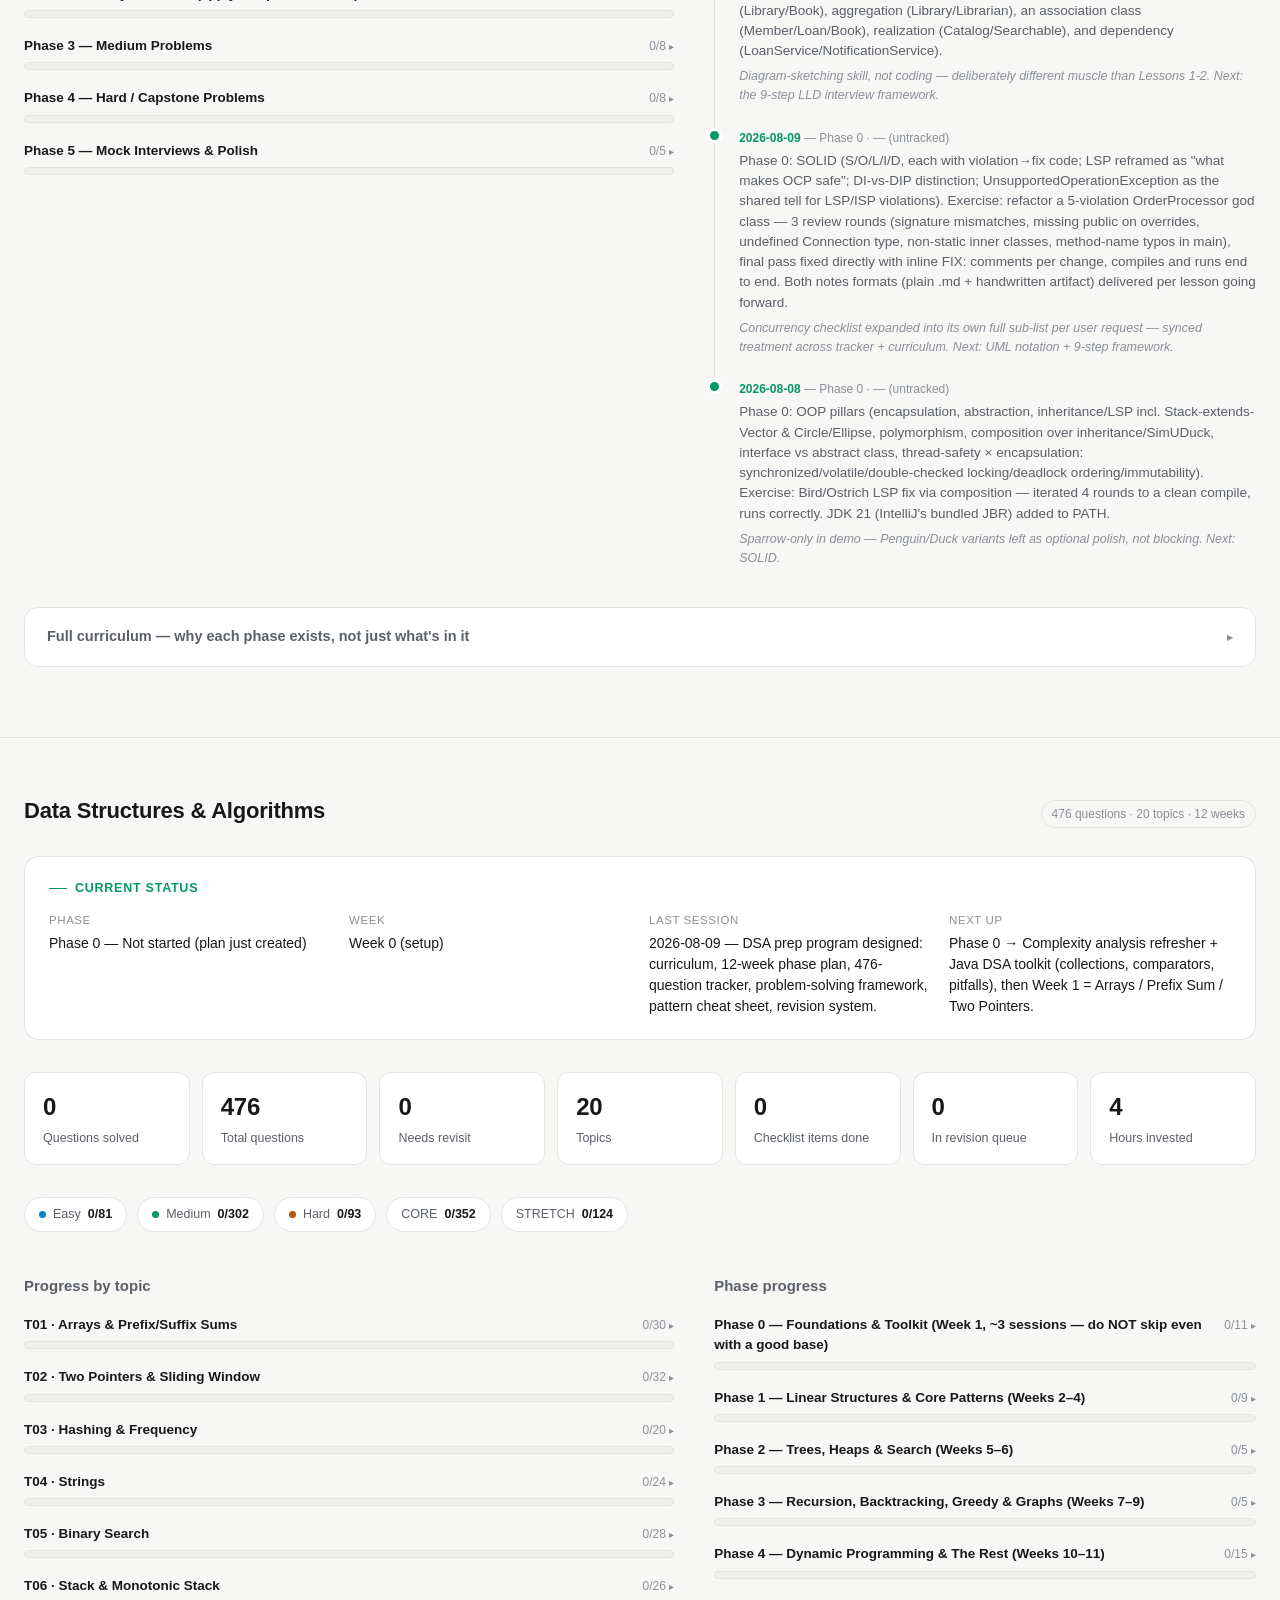
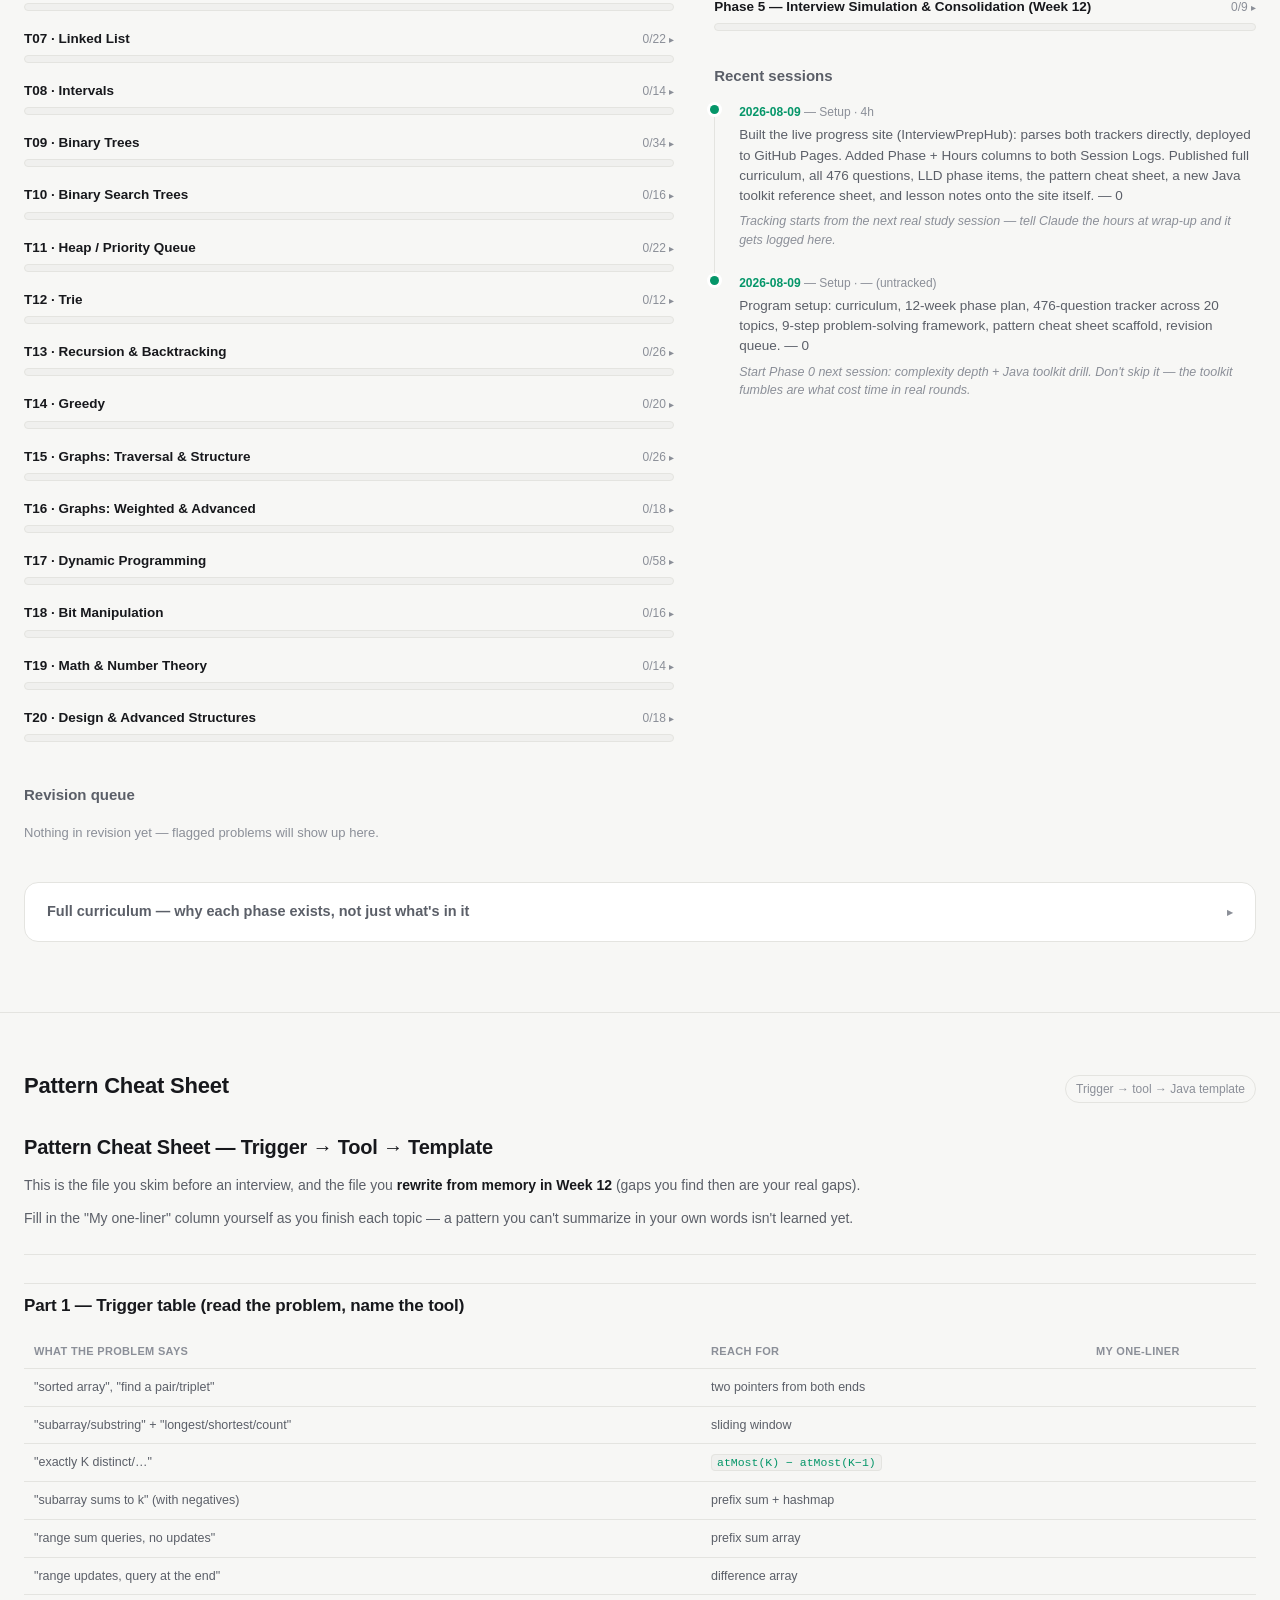
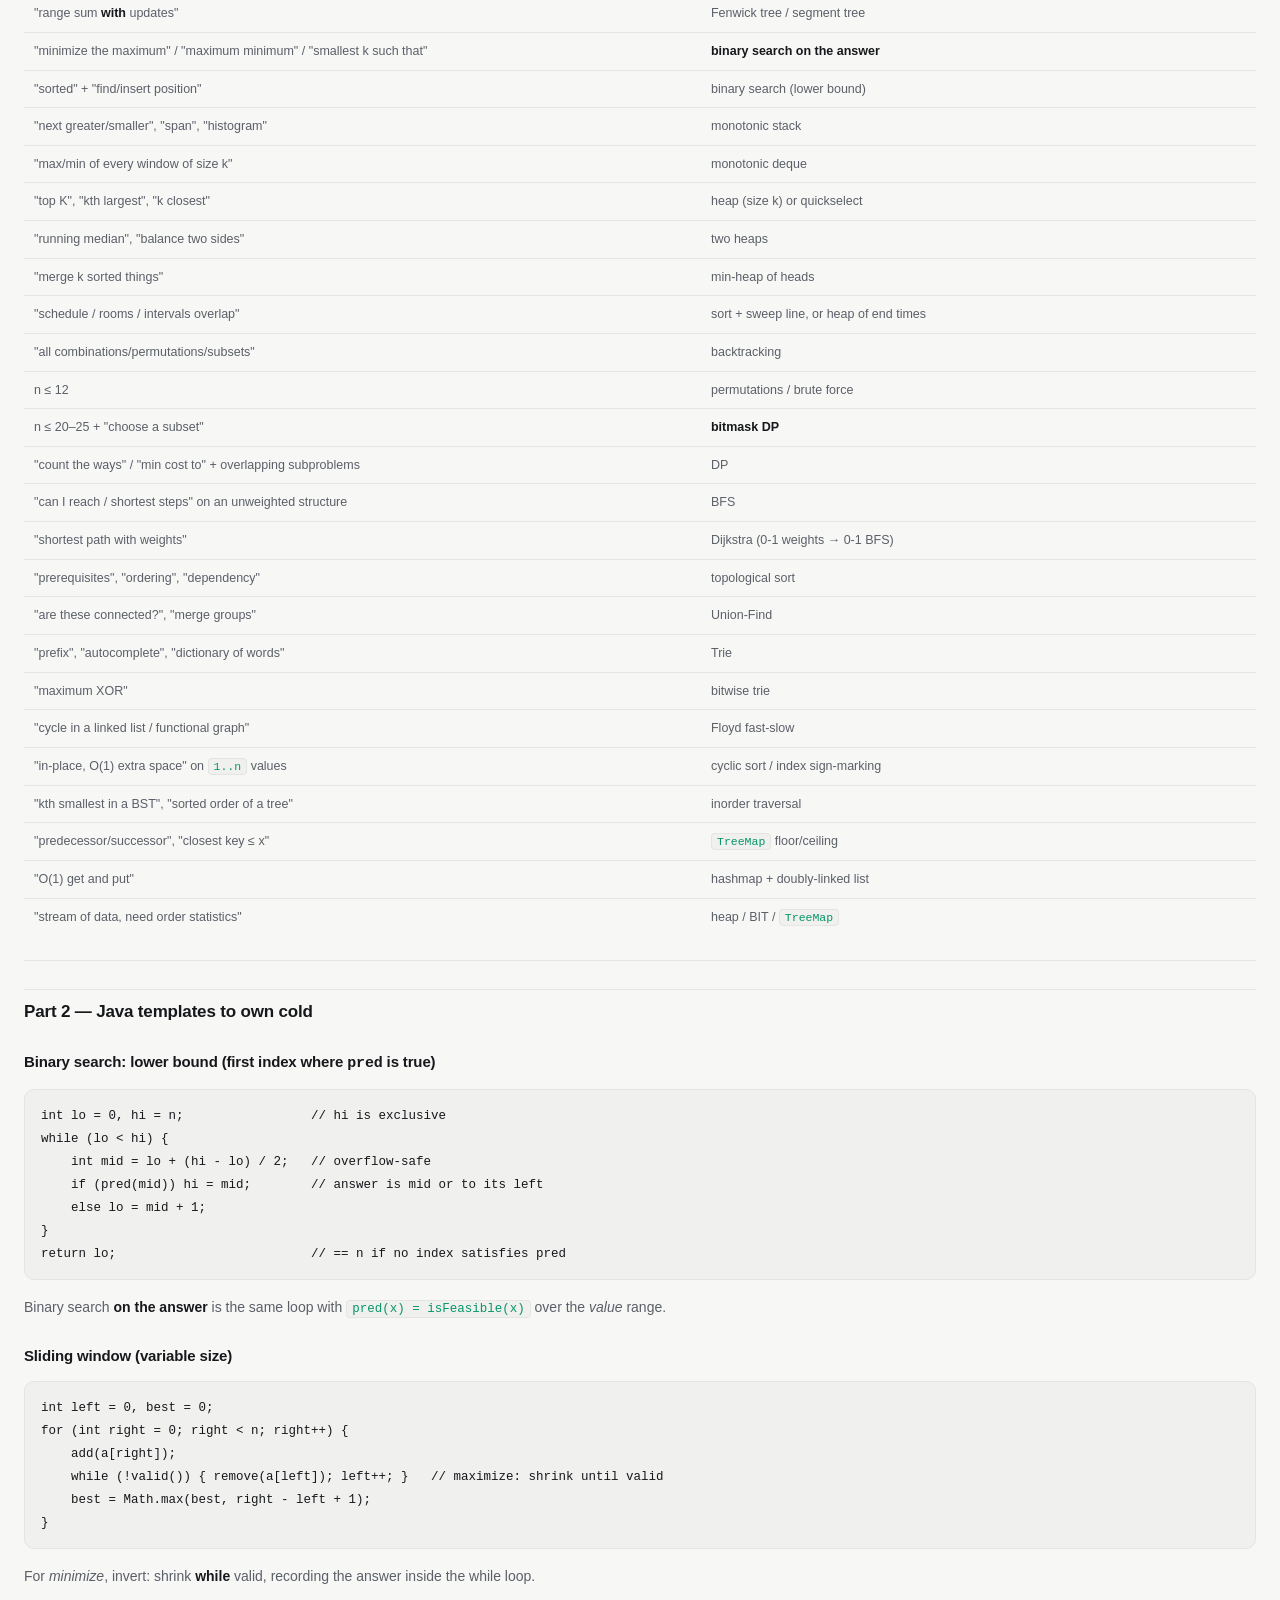
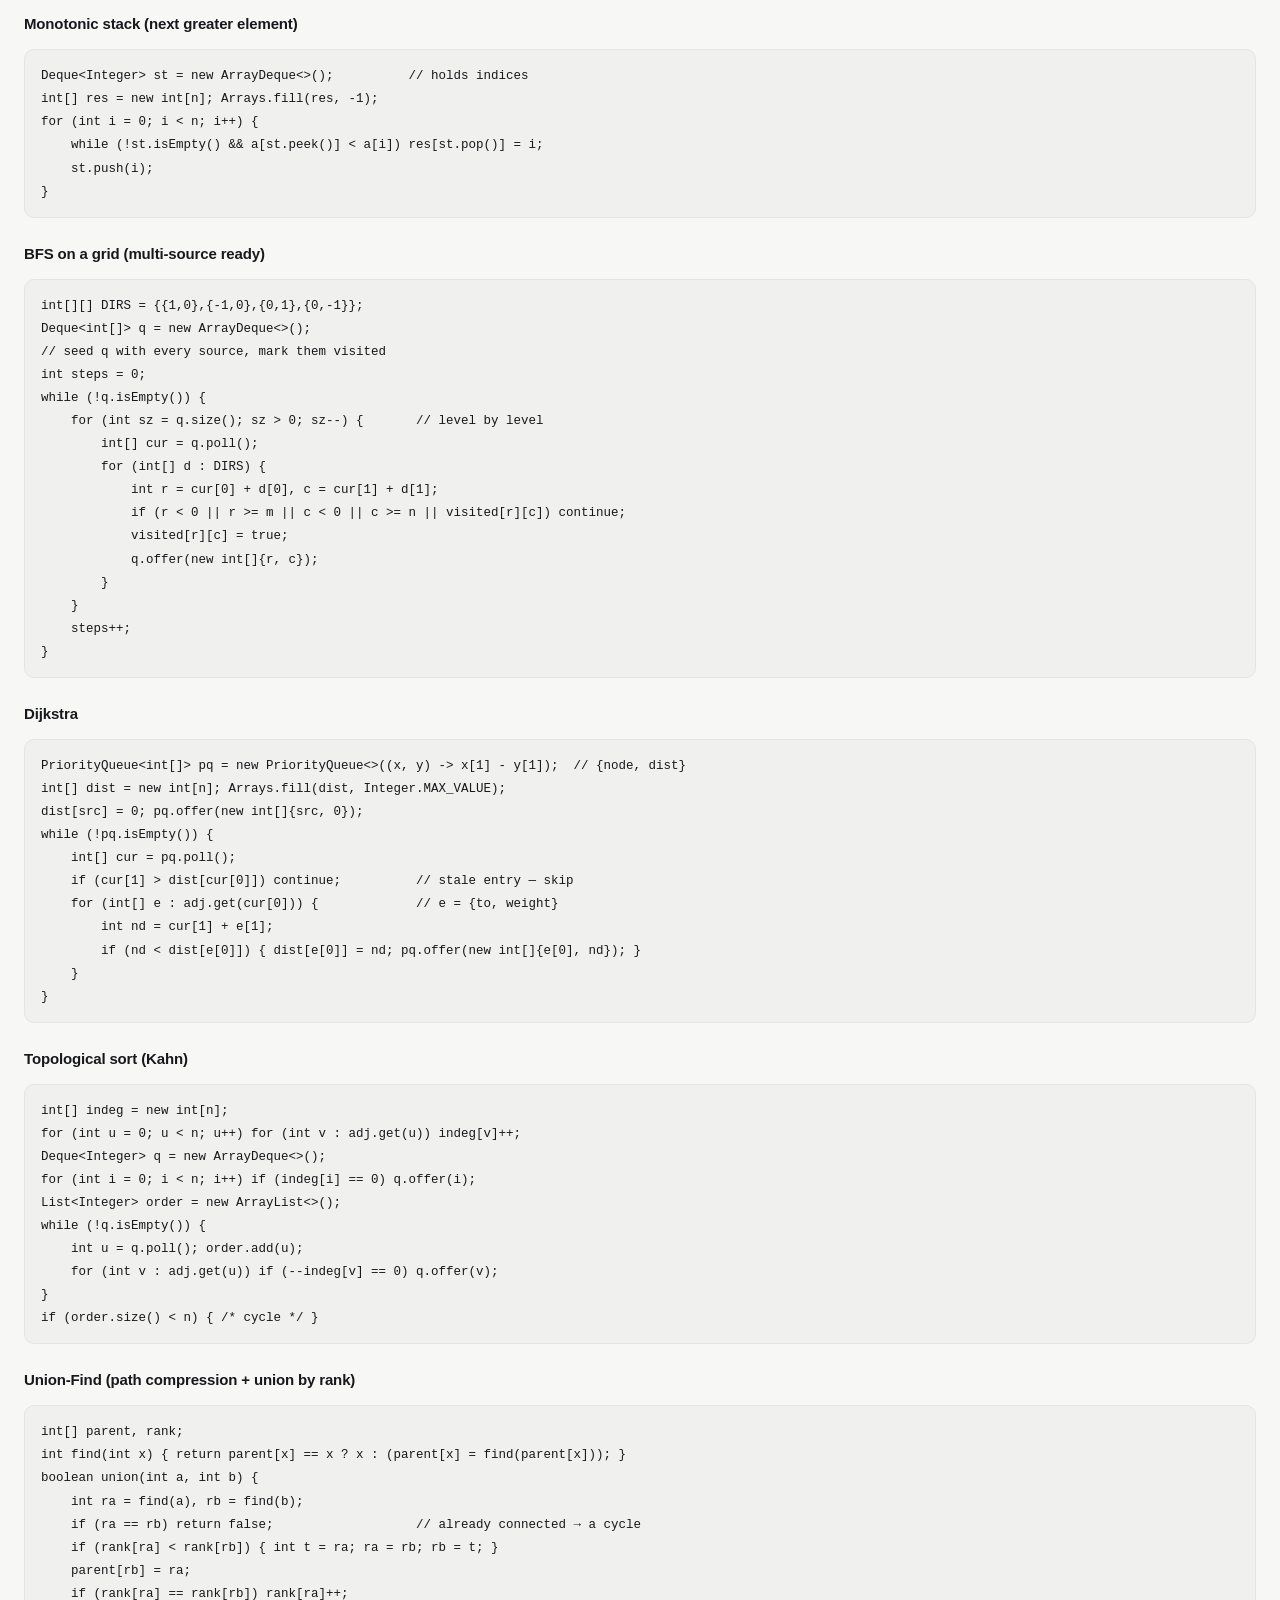
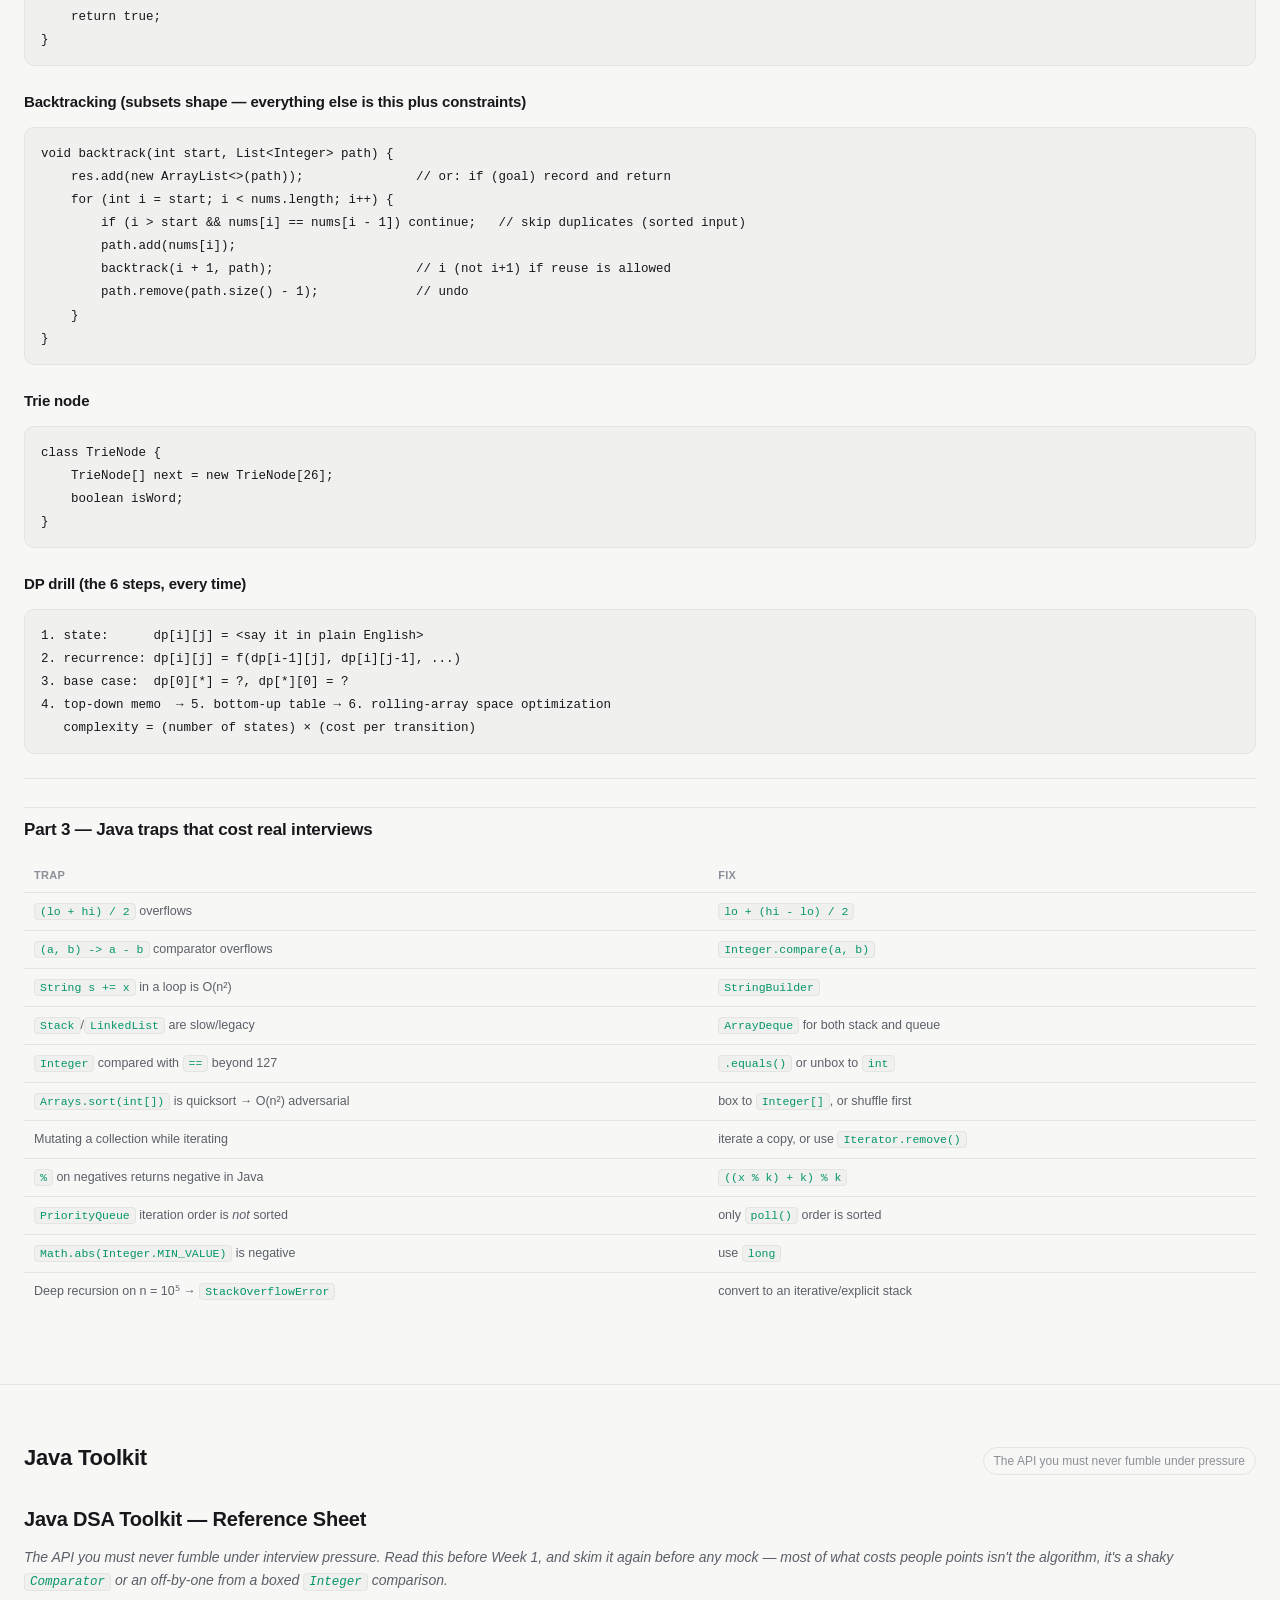
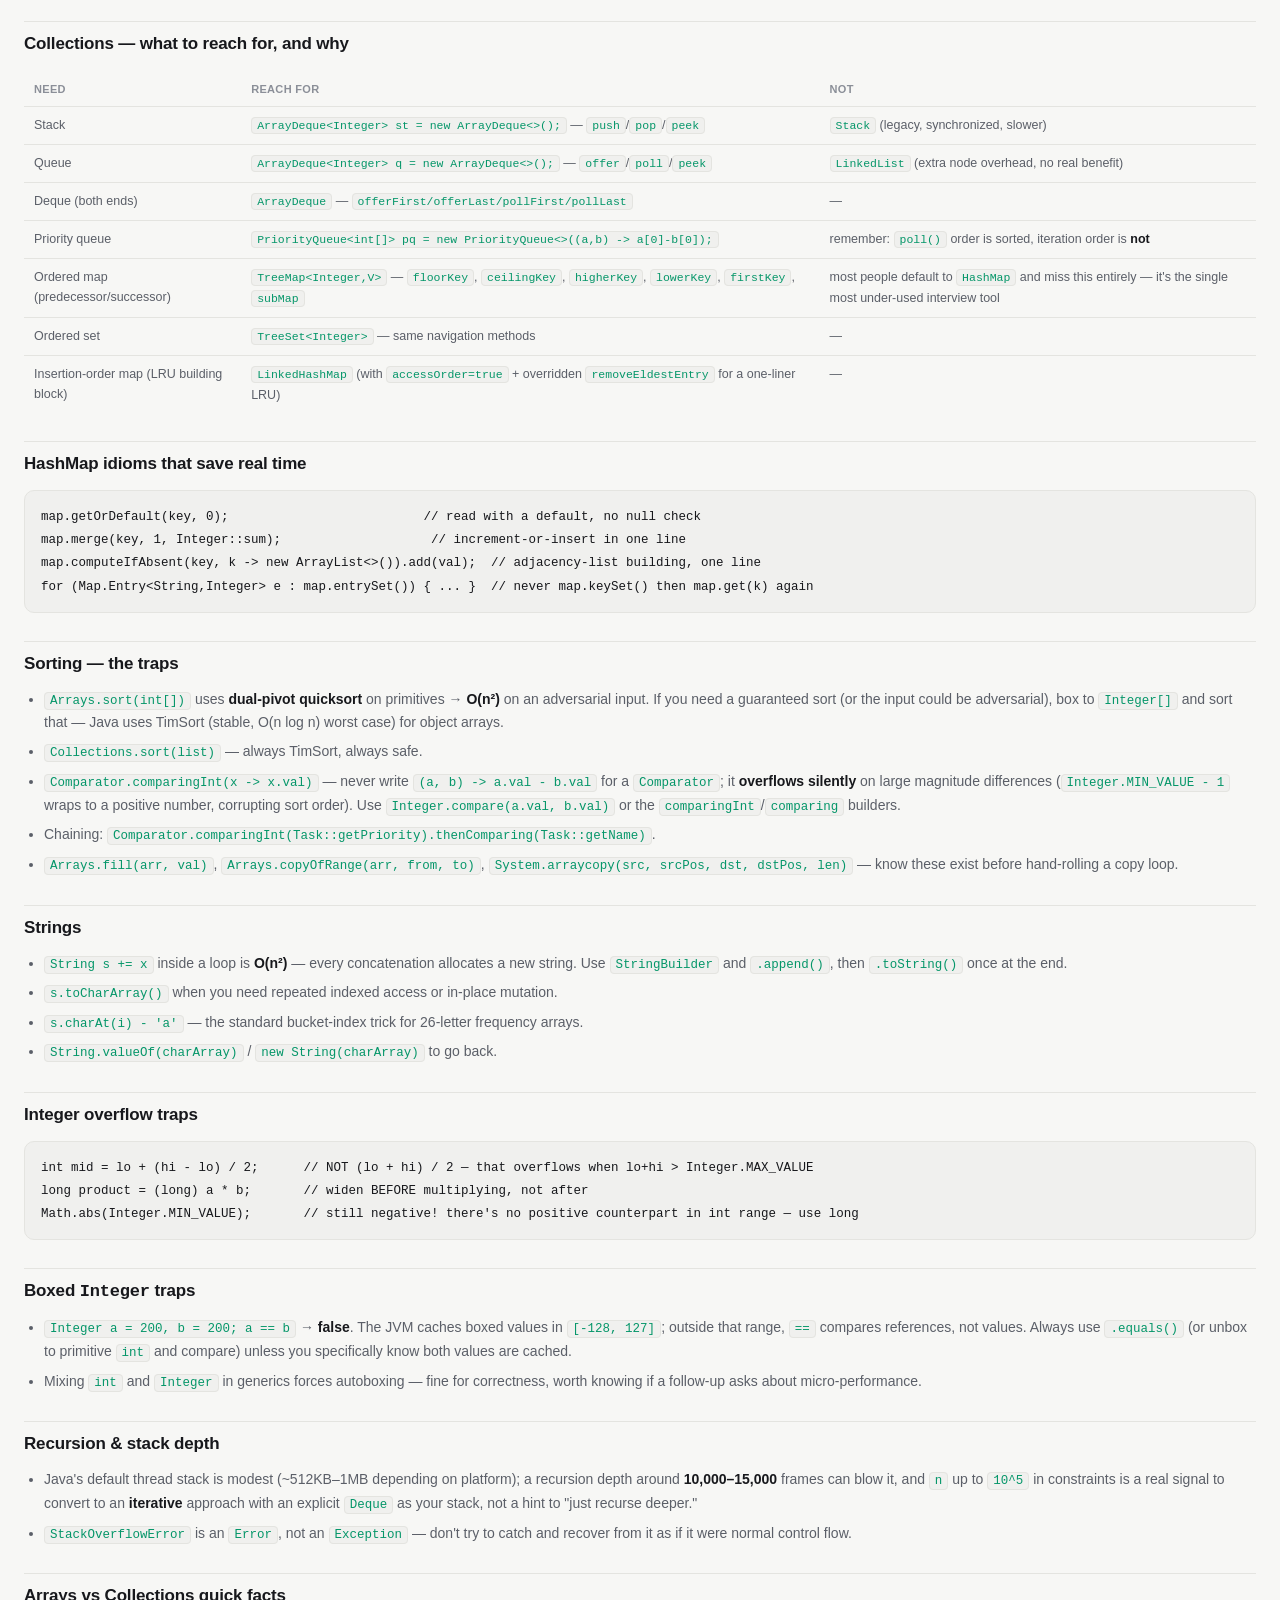
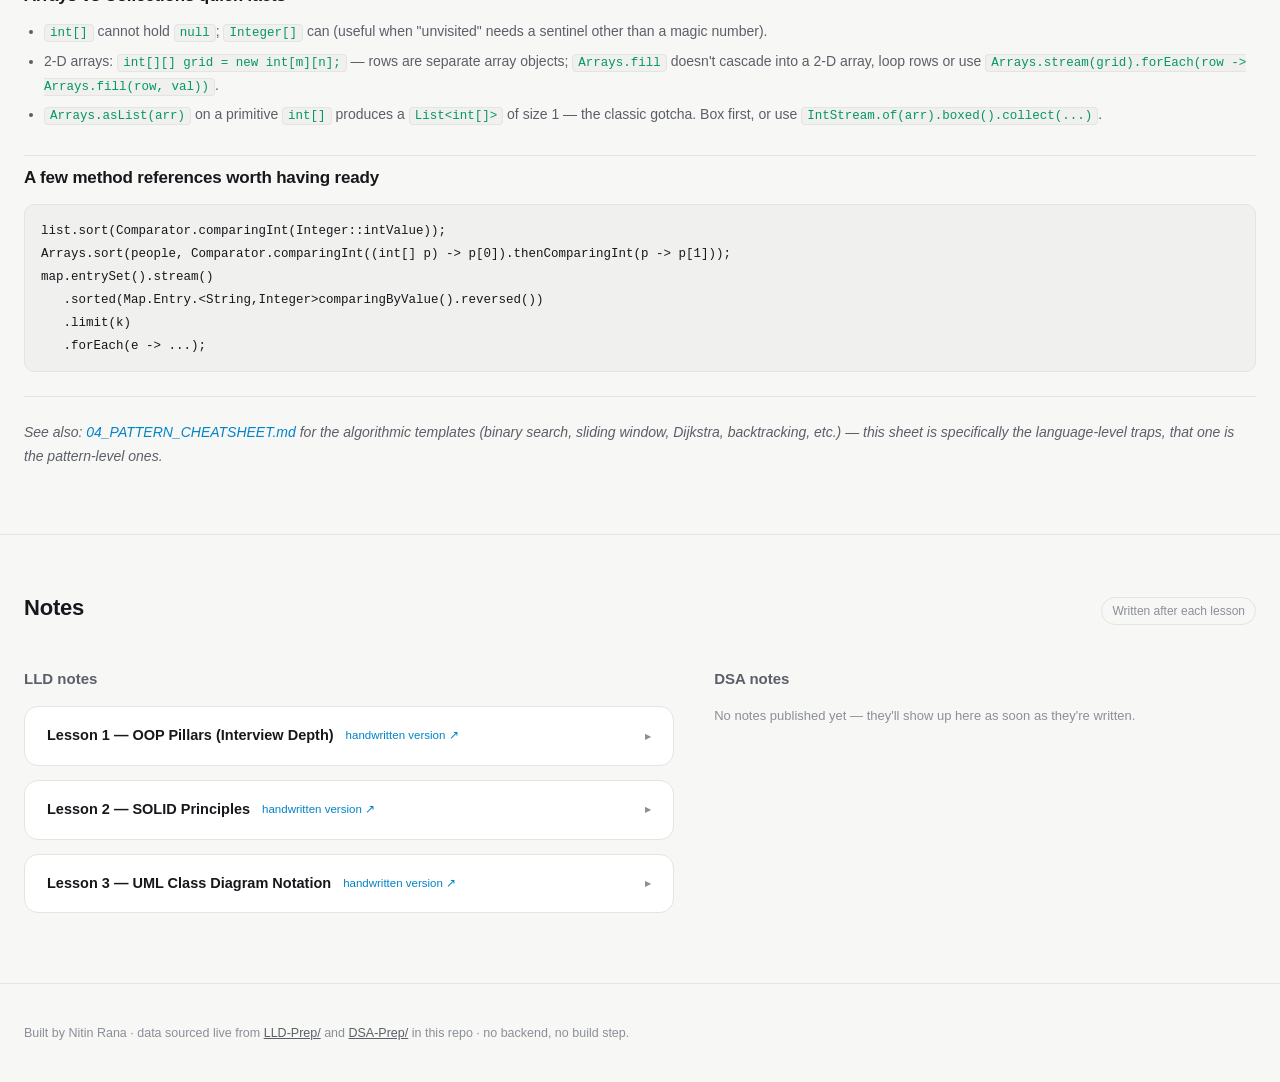
==== commit 32e92596: "Widen content column to 1400px, log UML notation lesson Site: bump --maxw from 1080px to 1400px per " ====
--- a/index.html
+++ b/index.html
@@ -6,7 +6,7 @@
 <title>Nitin Rana — Interview Prep Hub</title>
 <meta name="description" content="Live LLD and DSA interview prep progress — Nitin Rana." />
 <link rel="icon" href="data:image/svg+xml,<svg xmlns=%22http://www.w3.org/2000/svg%22 viewBox=%220 0 100 100%22><text y=%22.9em%22 font-size=%2290%22>🎯</text></svg>" />
-<link rel="stylesheet" href="assets/style.css?v=5" />
+<link rel="stylesheet" href="assets/style.css?v=6" />
 </head>
 <body>
 
@@ -198,6 +198,6 @@
   </div>
 </footer>
 
-<script src="assets/app.js?v=5"></script>
+<script src="assets/app.js?v=6"></script>
 </body>
 </html>
--- a/assets/style.css
+++ b/assets/style.css
@@ -11,7 +11,7 @@
   --accent-warn: #fbbf24;
   --accent-dim: #6ee7b71a;
   --radius: 14px;
-  --maxw: 1080px;
+  --maxw: 1400px;
   --shadow: 0 1px 0 rgba(255,255,255,0.03) inset, 0 20px 40px -20px rgba(0,0,0,0.6);
   color-scheme: dark;
 }
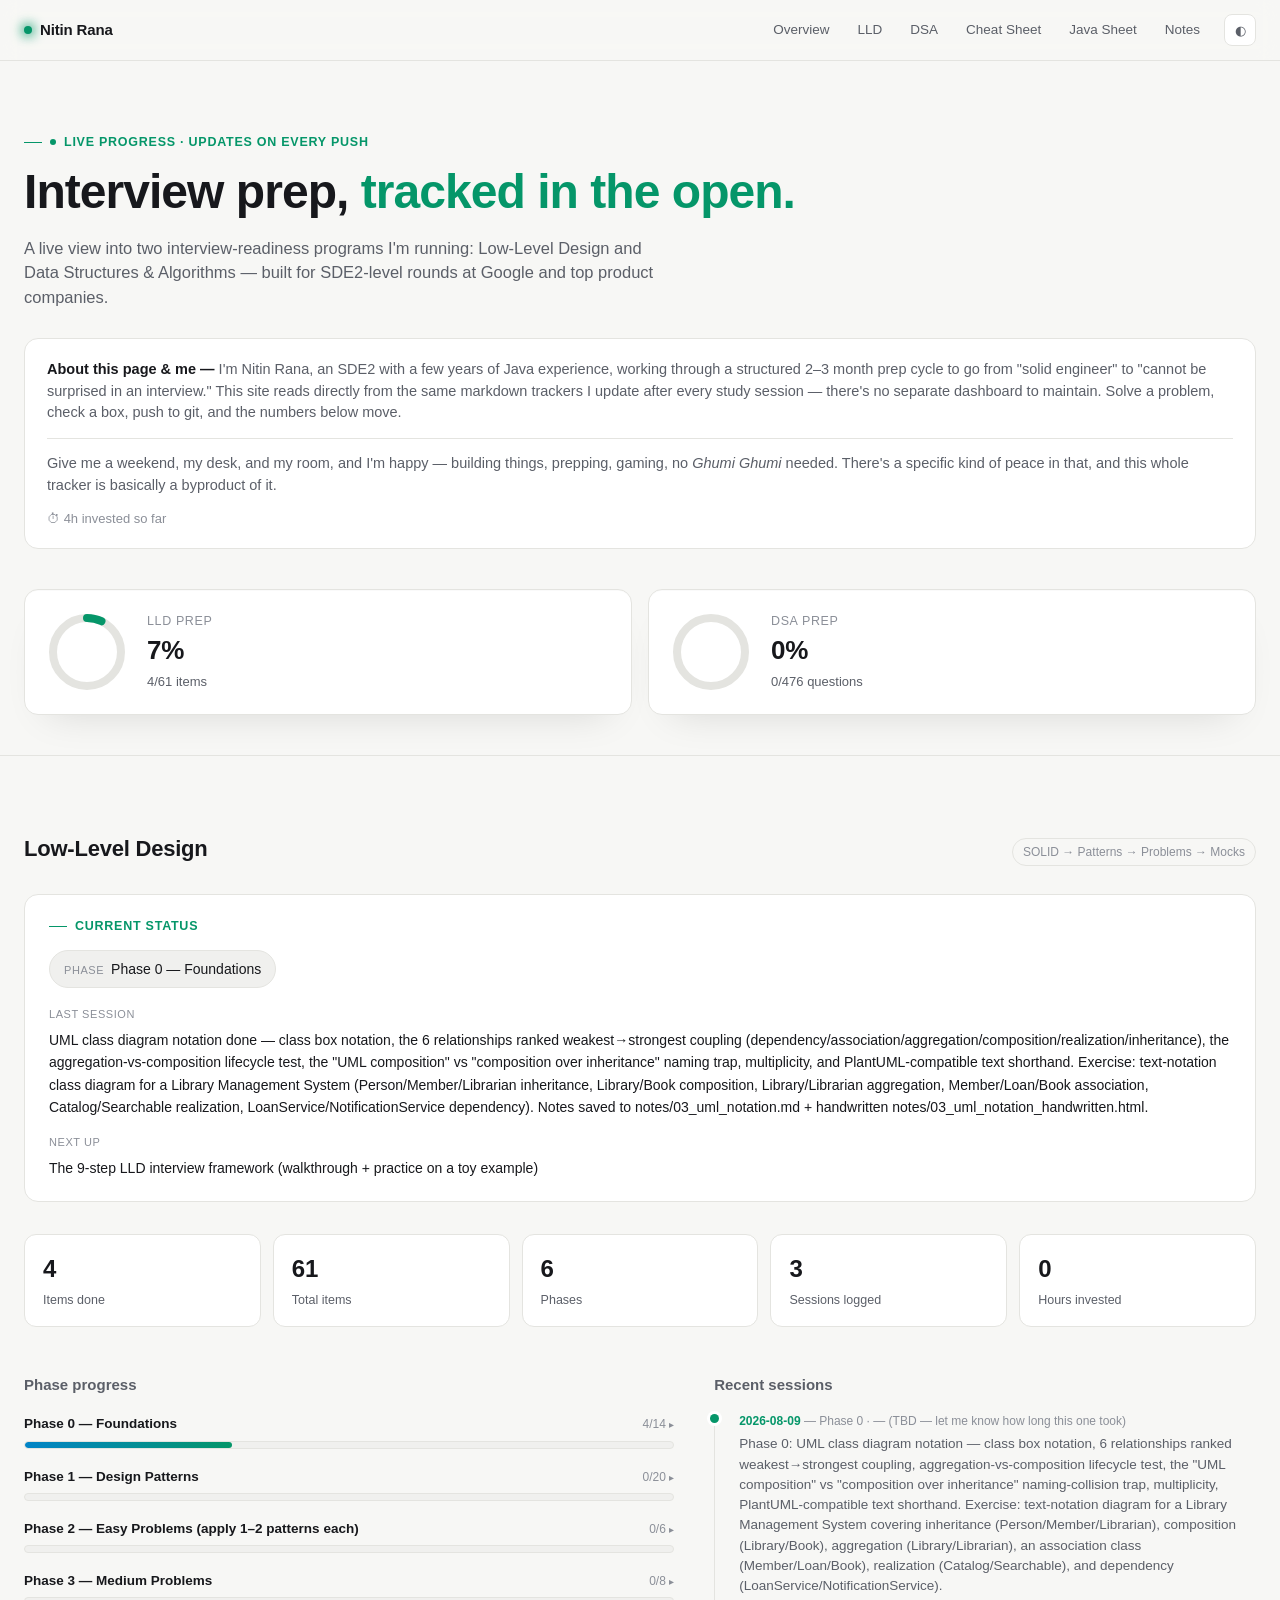
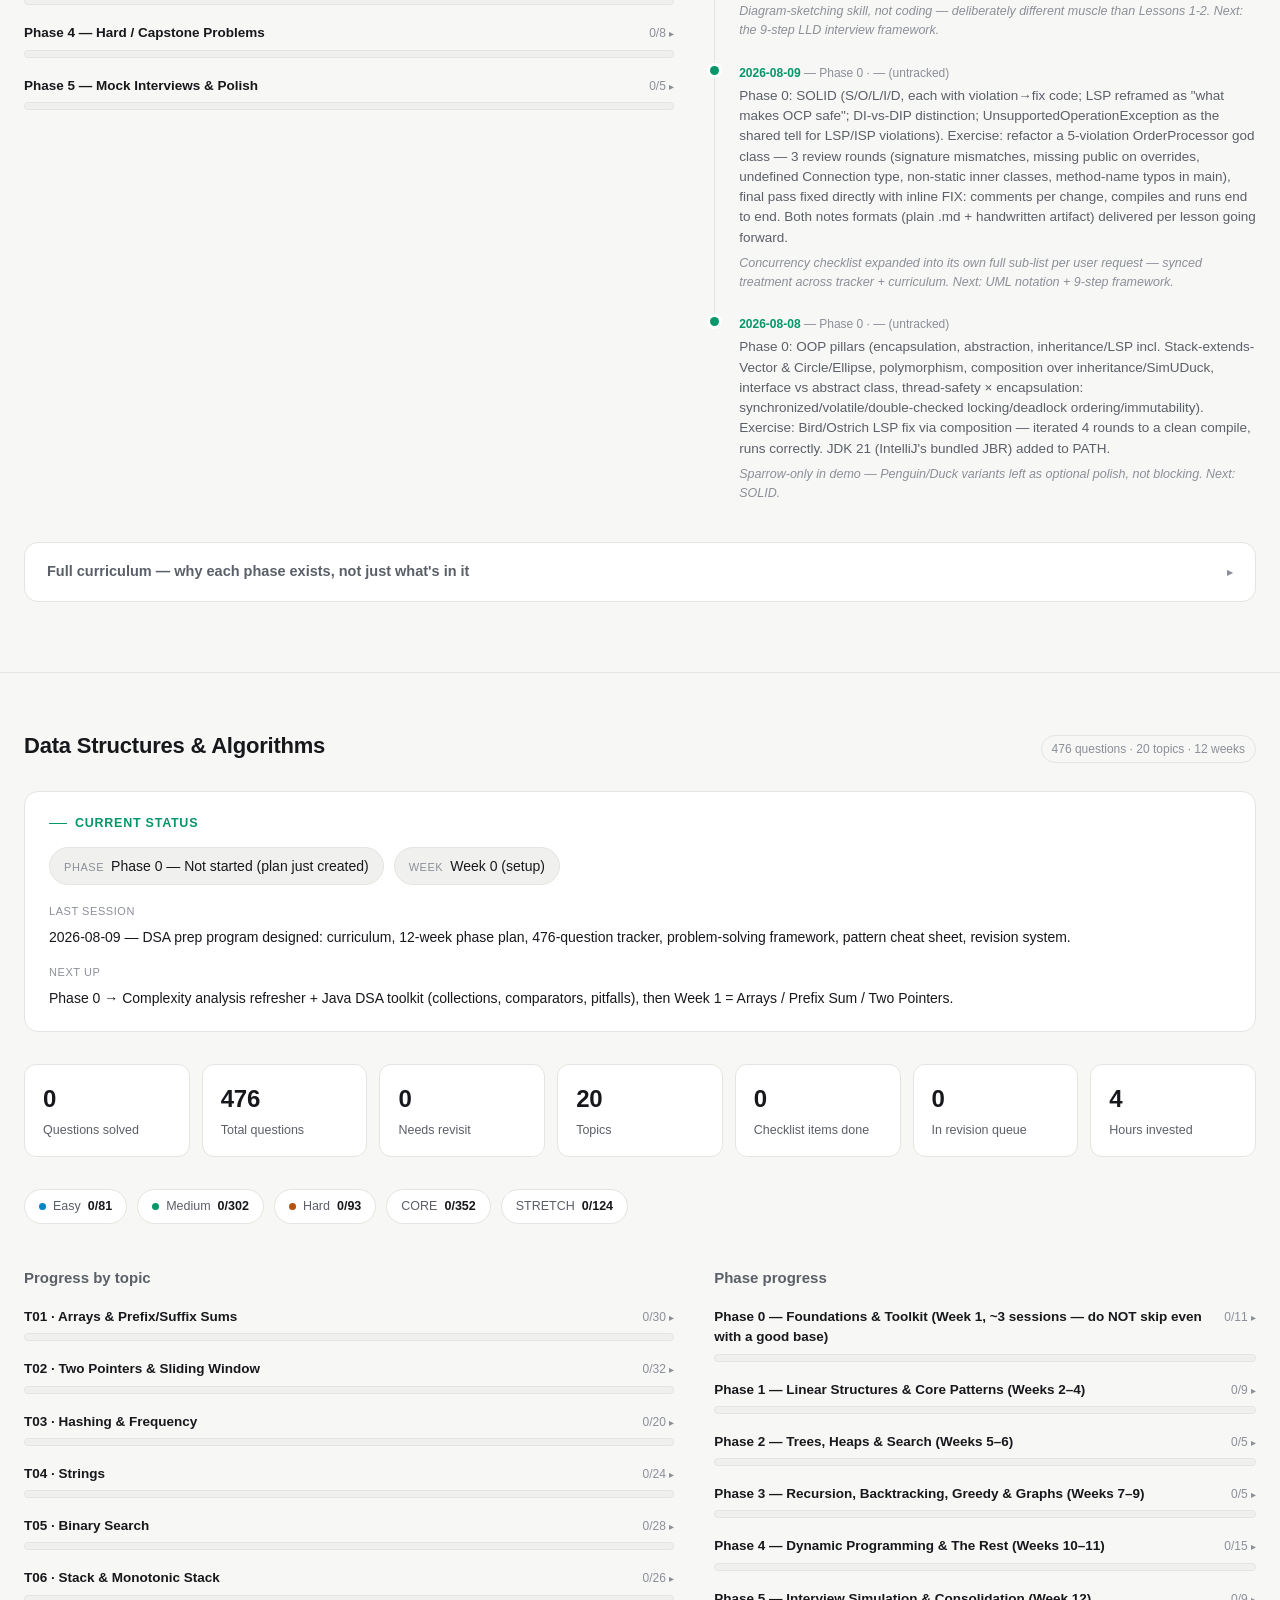
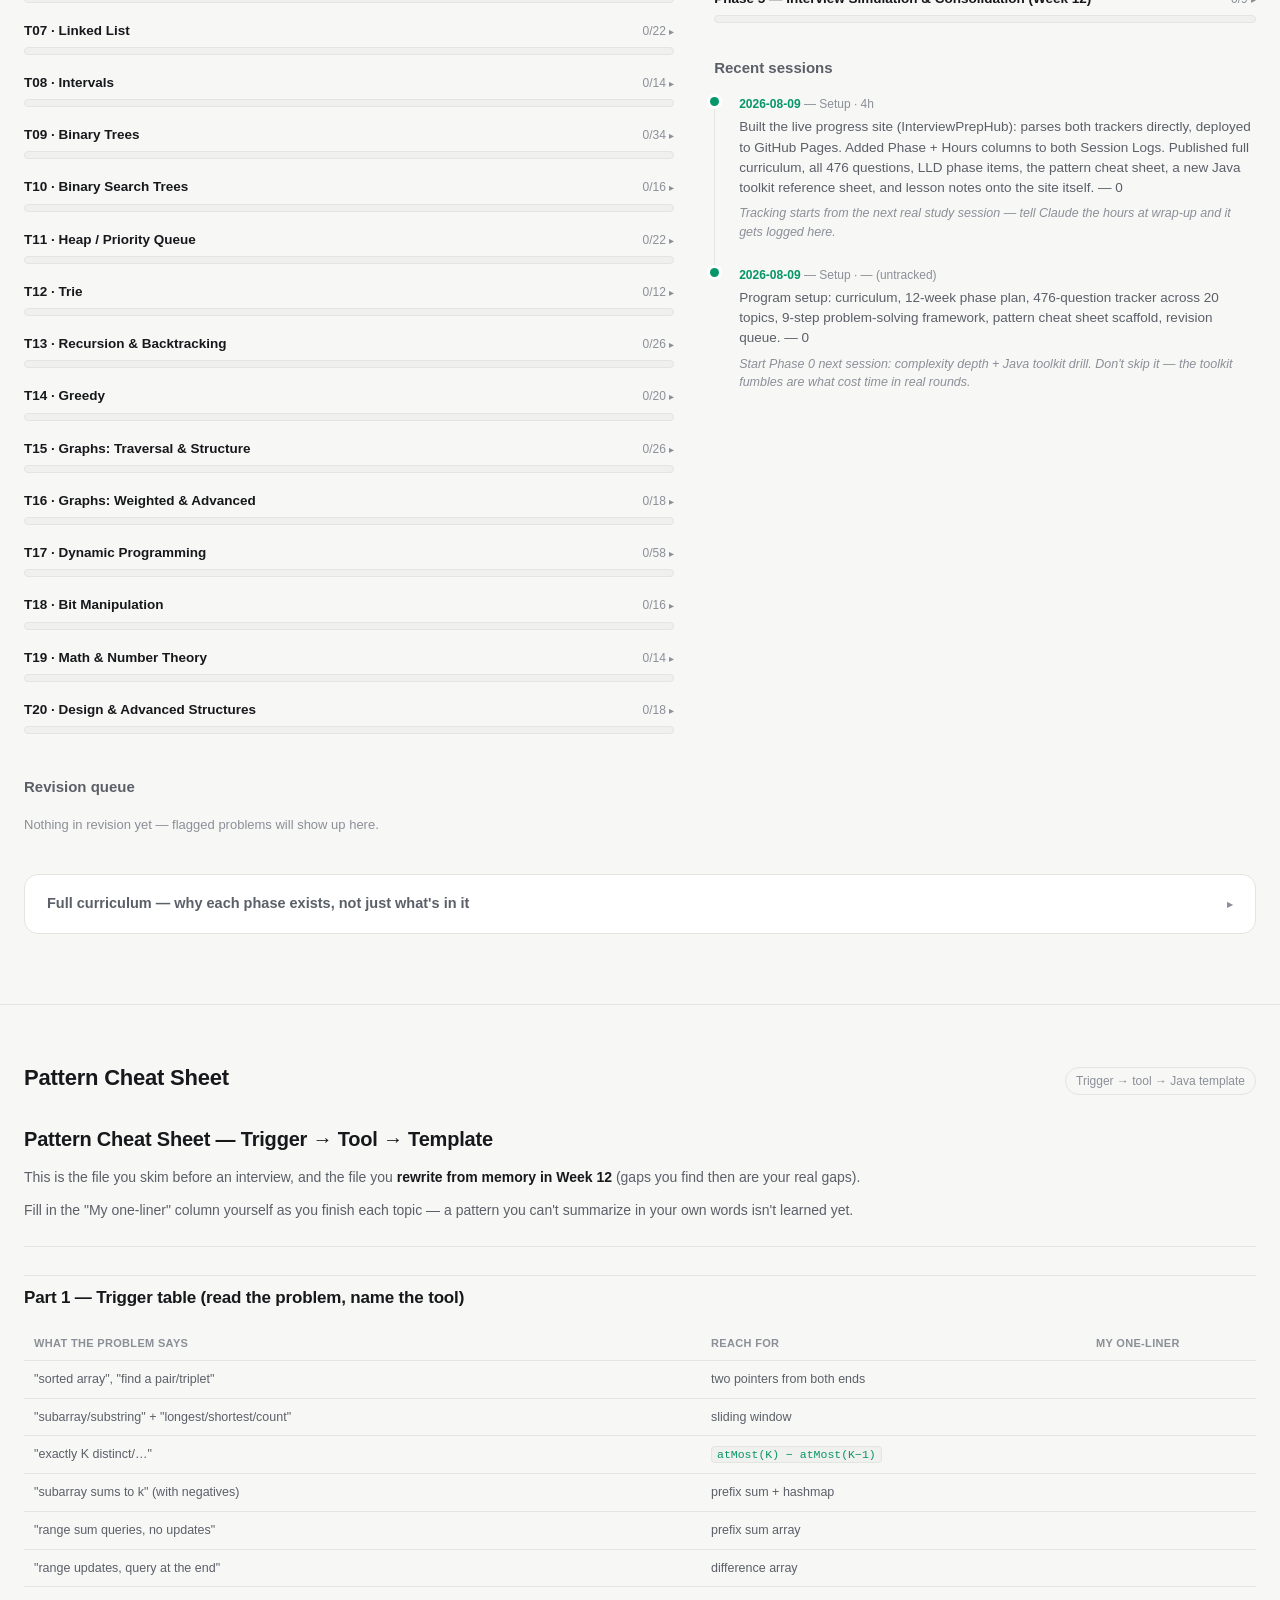
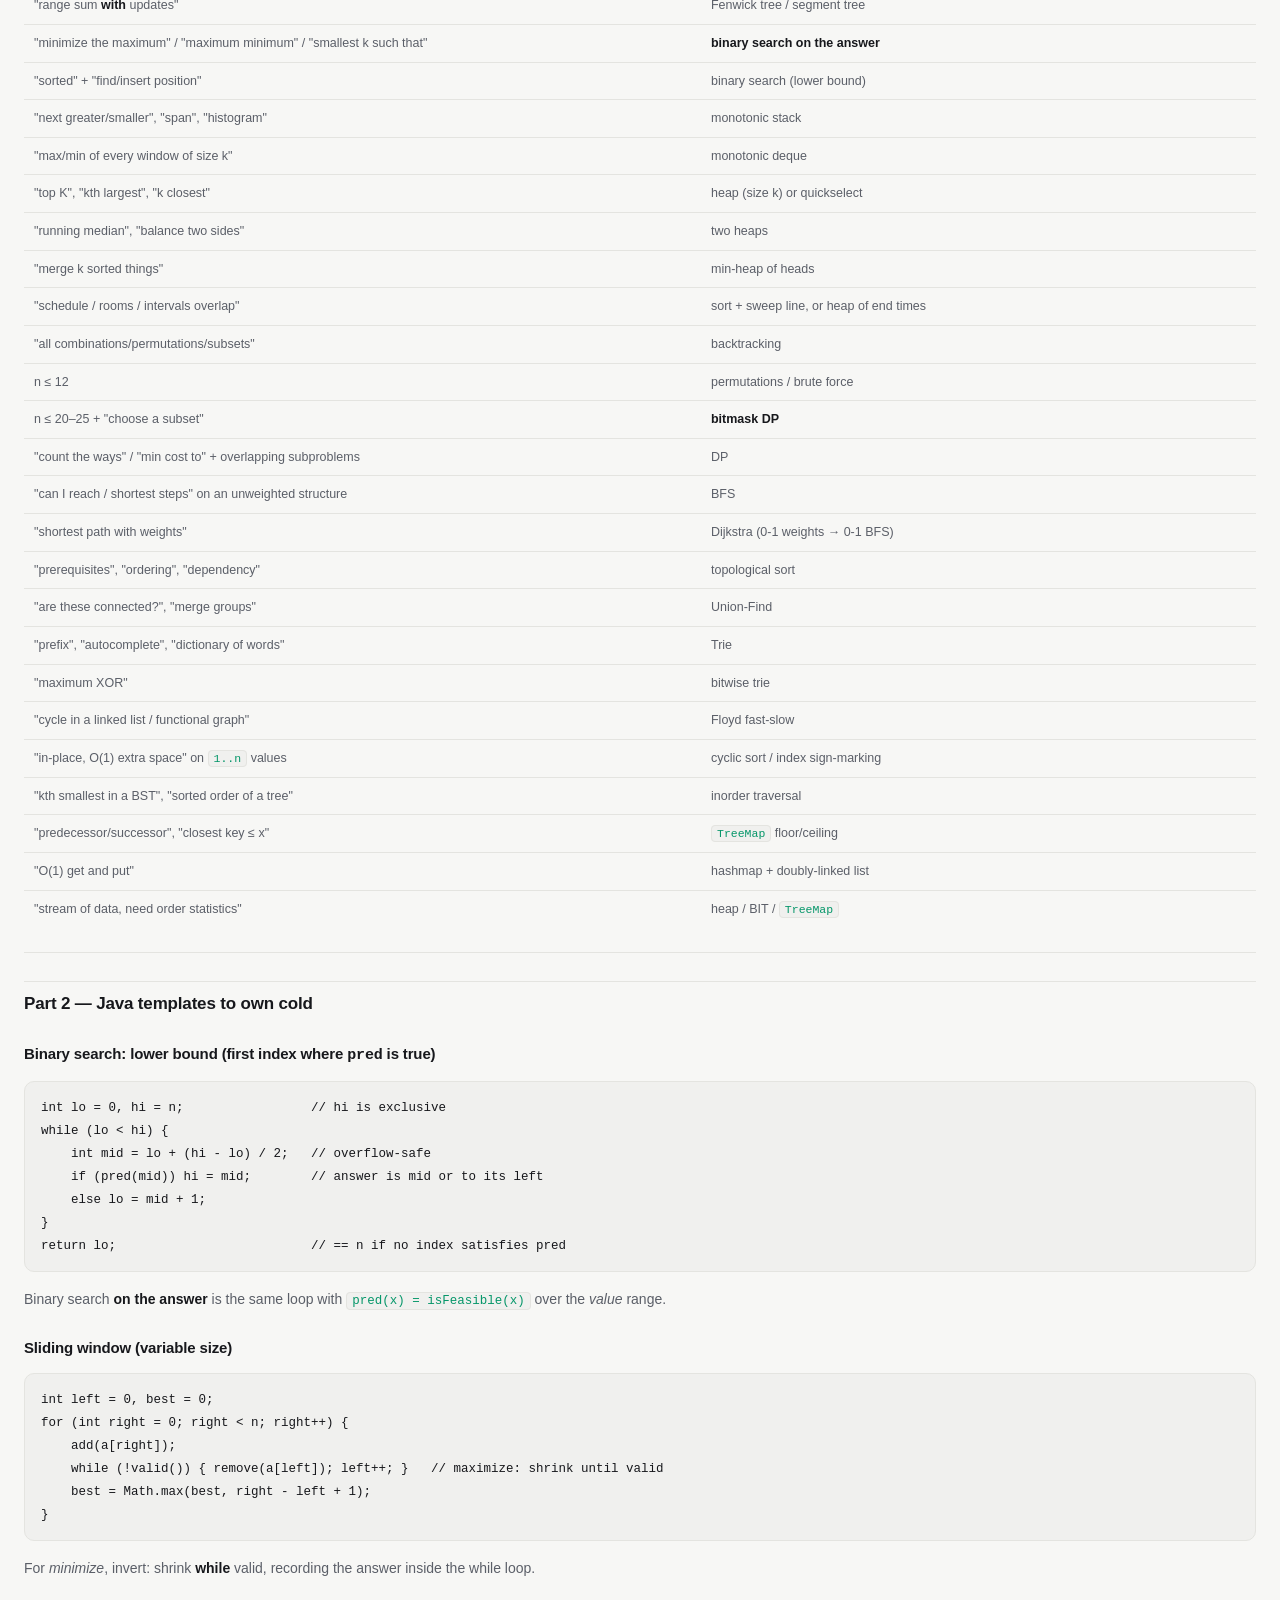
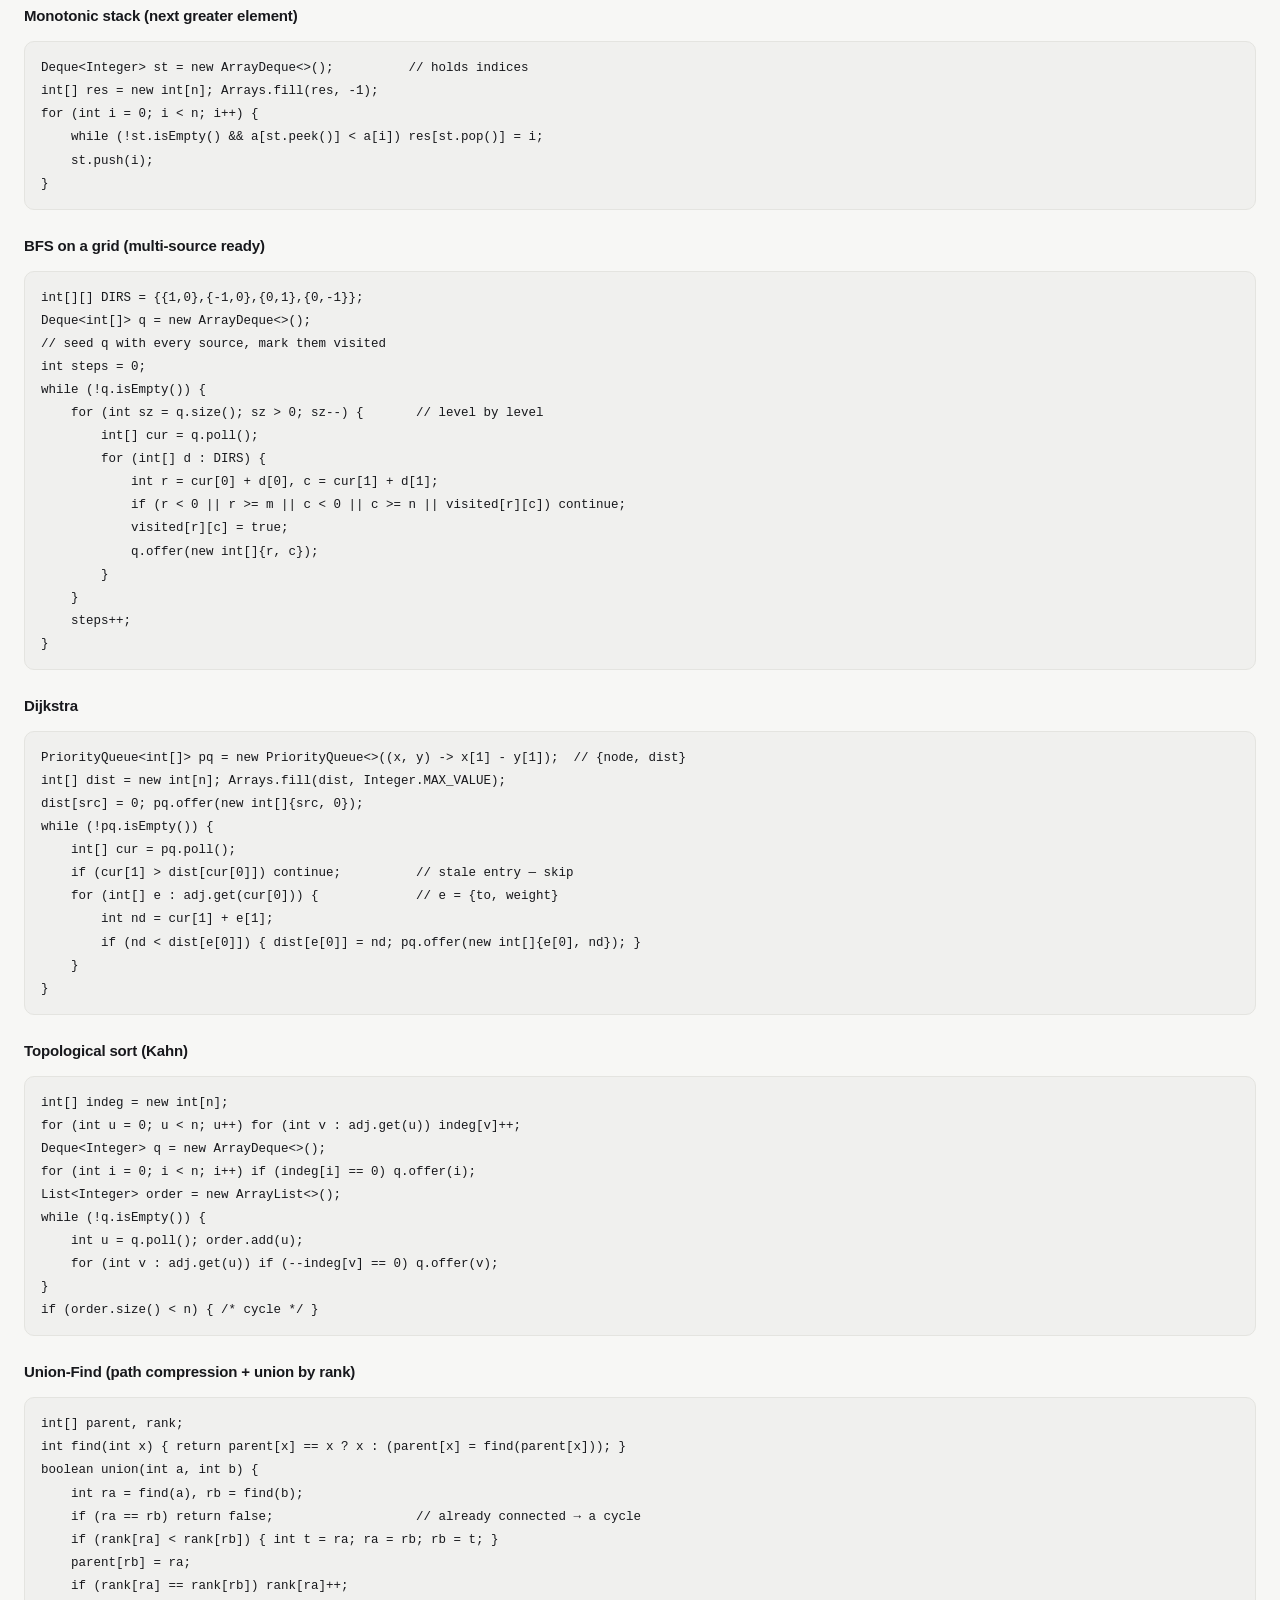
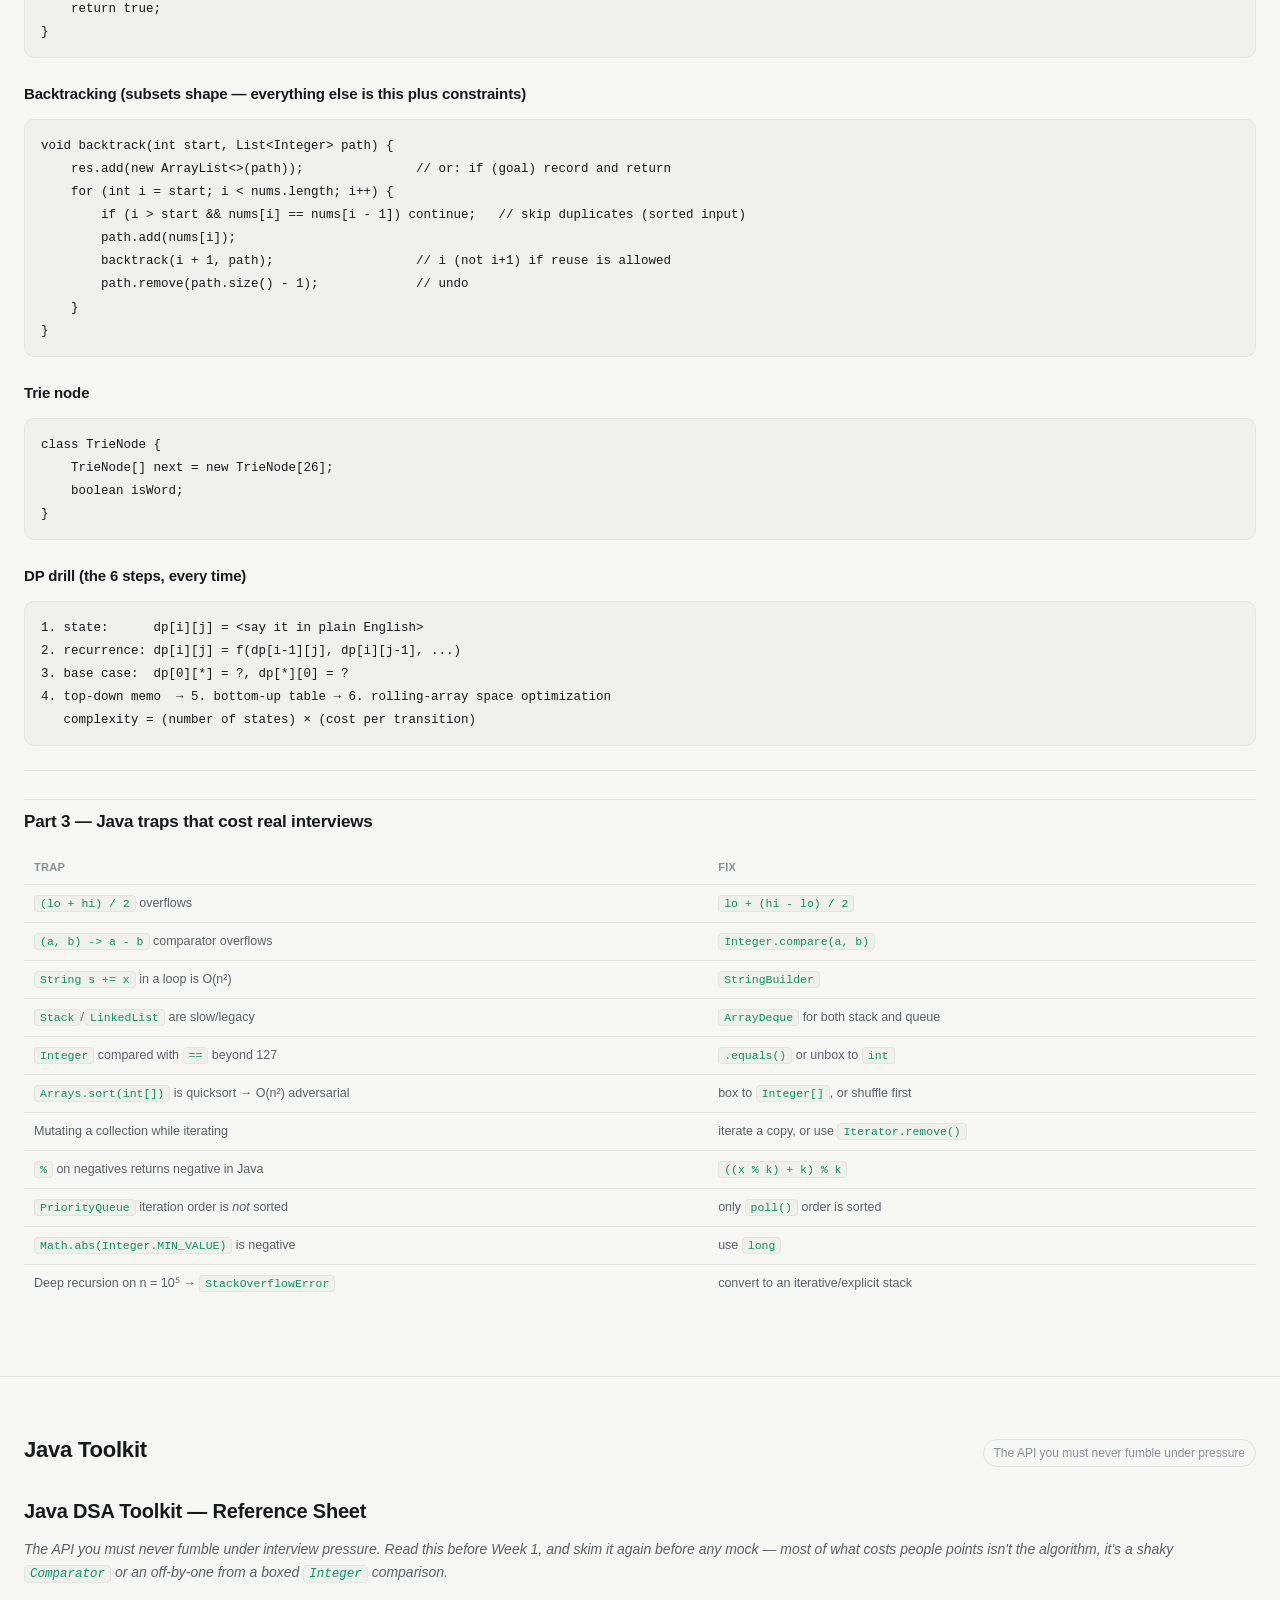
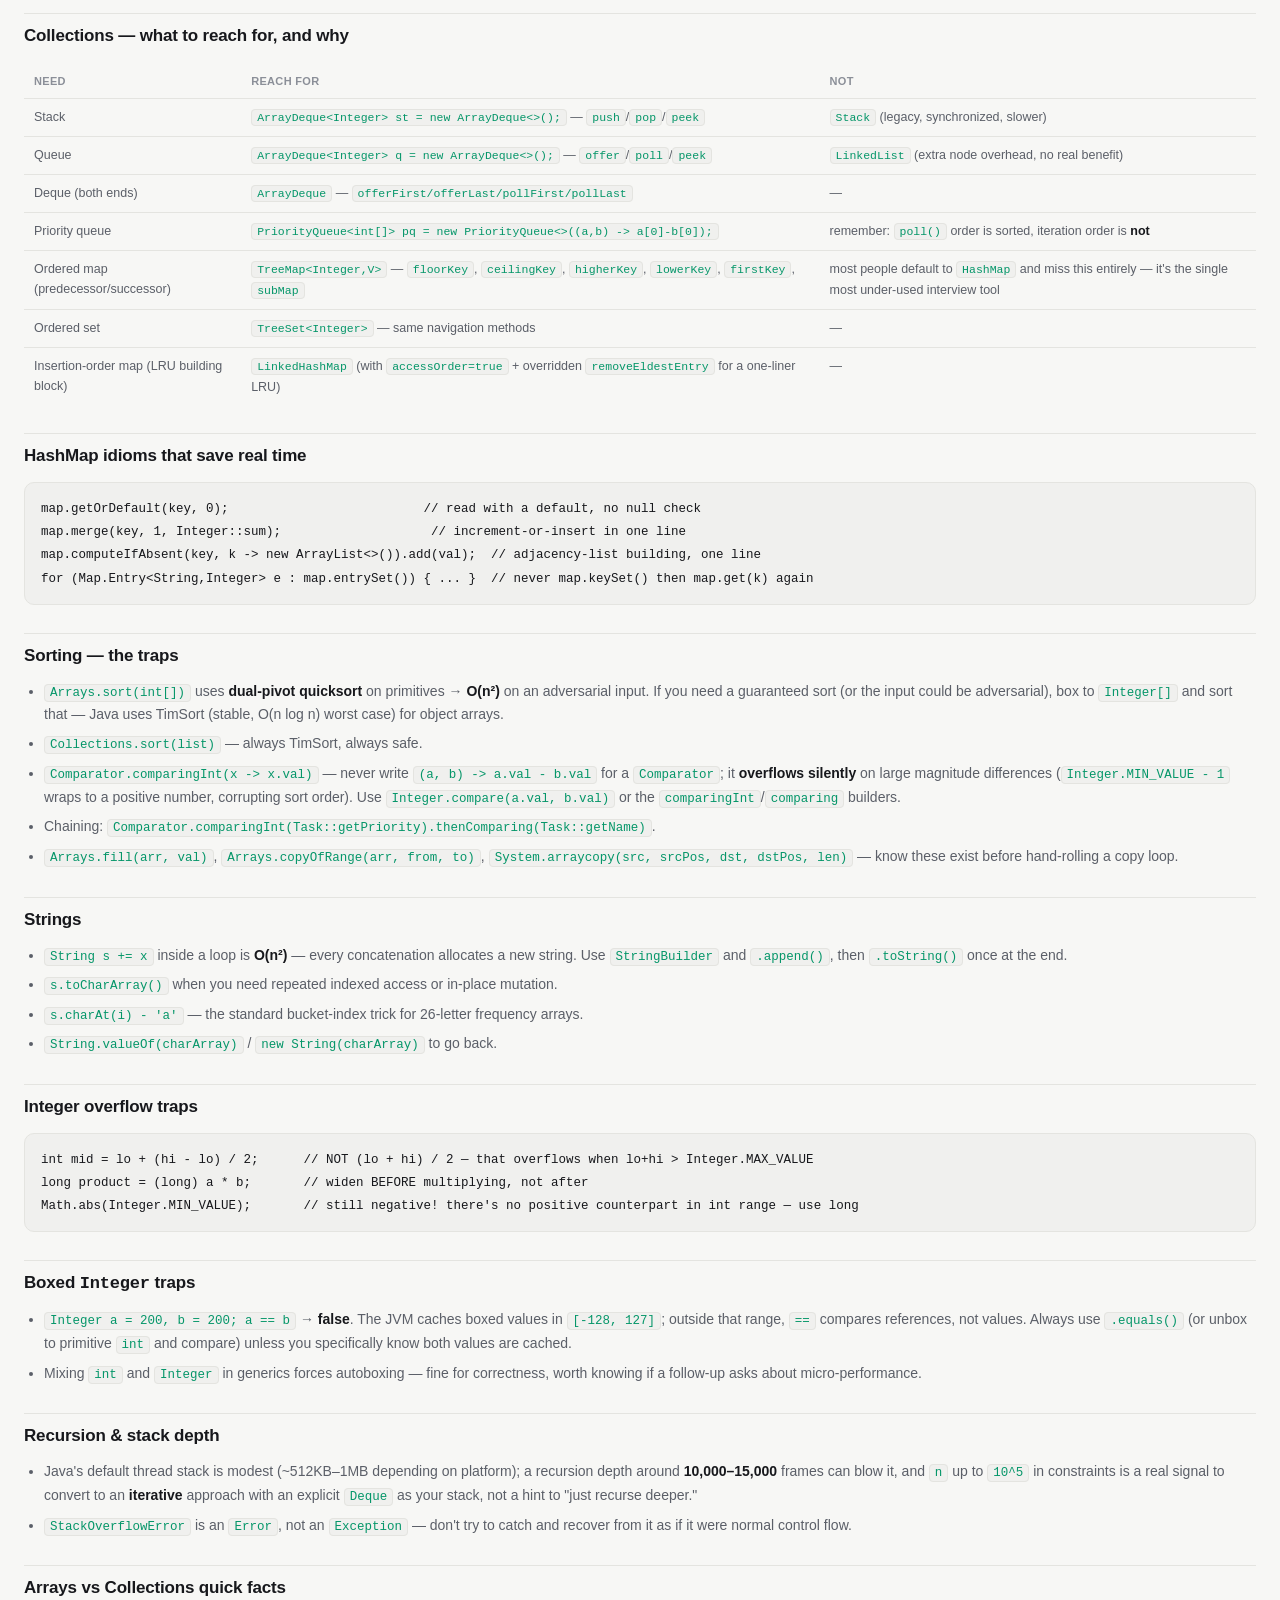
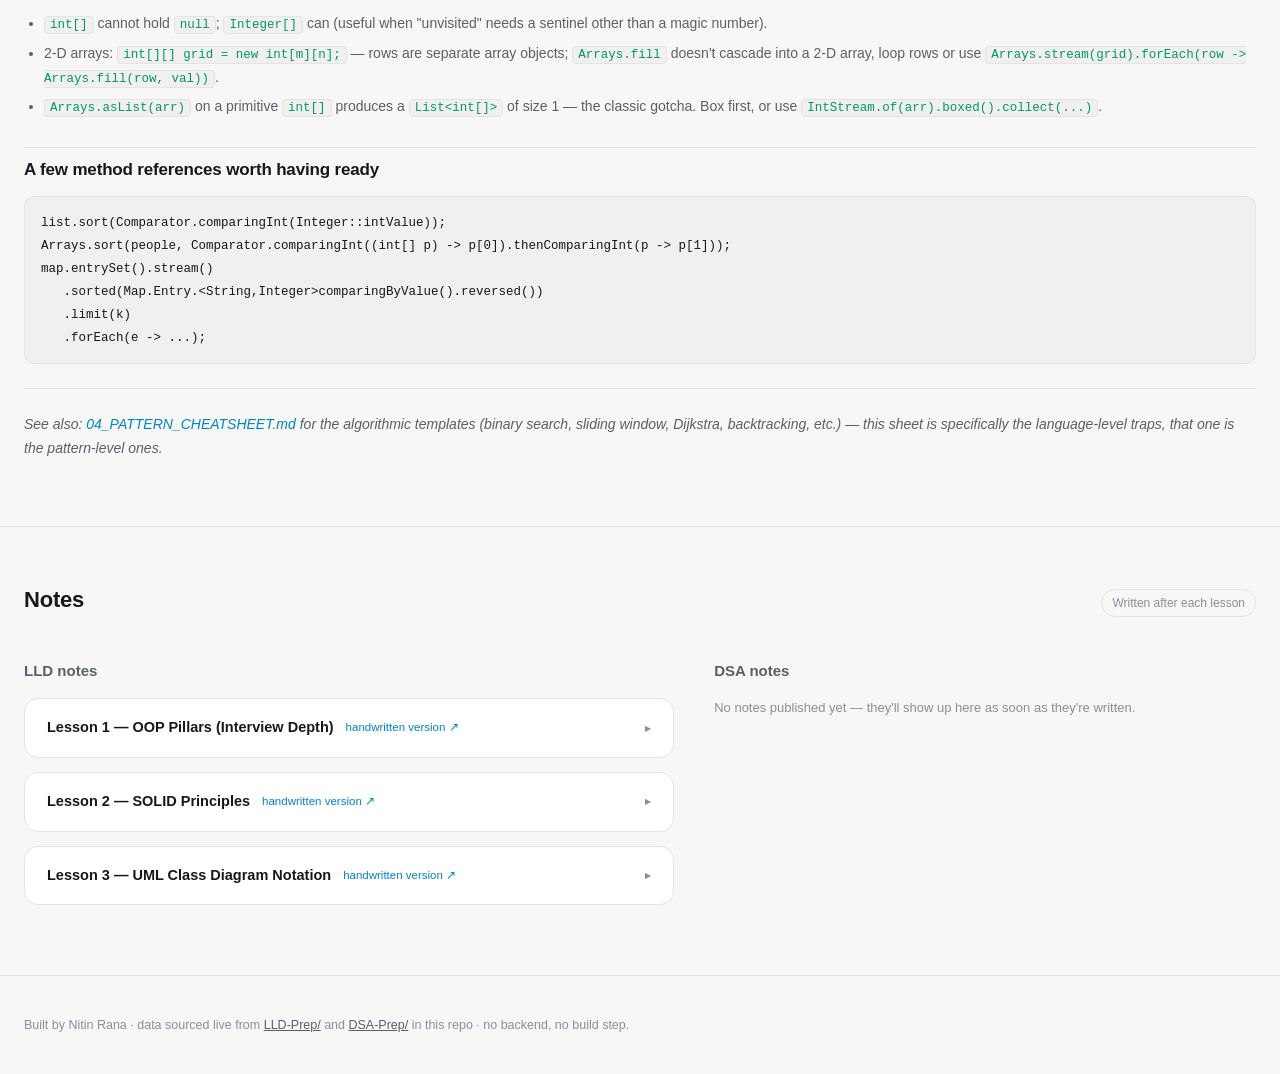
==== commit 5df9d4da: "Redesign Current Status block — pills + stacked blocks, not equal columns The 3-column equal-width g" ====
--- a/index.html
+++ b/index.html
@@ -6,7 +6,7 @@
 <title>Nitin Rana — Interview Prep Hub</title>
 <meta name="description" content="Live LLD and DSA interview prep progress — Nitin Rana." />
 <link rel="icon" href="data:image/svg+xml,<svg xmlns=%22http://www.w3.org/2000/svg%22 viewBox=%220 0 100 100%22><text y=%22.9em%22 font-size=%2290%22>🎯</text></svg>" />
-<link rel="stylesheet" href="assets/style.css?v=6" />
+<link rel="stylesheet" href="assets/style.css?v=7" />
 </head>
 <body>
 
@@ -76,7 +76,7 @@
 
     <div class="status-card">
       <div class="eyebrow" style="margin:0;">Current status</div>
-      <div class="status-grid" id="lld-status"></div>
+      <div id="lld-status"></div>
     </div>
 
     <div class="stat-grid" id="lld-stats"></div>
@@ -111,7 +111,7 @@
 
     <div class="status-card">
       <div class="eyebrow" style="margin:0;">Current status</div>
-      <div class="status-grid" id="dsa-status"></div>
+      <div id="dsa-status"></div>
     </div>
 
     <div class="stat-grid" id="dsa-stats"></div>
@@ -198,6 +198,6 @@
   </div>
 </footer>
 
-<script src="assets/app.js?v=6"></script>
+<script src="assets/app.js?v=7"></script>
 </body>
 </html>
--- a/assets/style.css
+++ b/assets/style.css
@@ -286,15 +286,39 @@
   margin-bottom: 32px;
 }
 
-.status-grid {
-  display: grid;
-  grid-template-columns: repeat(auto-fit, minmax(200px, 1fr));
-  gap: 18px;
+/* Phase/Week are short one-line facts — compact pills, not full grid columns.
+   Last session/Next up are prose that can run to a whole paragraph — an equal-
+   width grid column next to a one-line pill just looks broken once the two
+   are wildly different lengths (which they always eventually are), so they
+   get their own full-width stacked blocks instead. */
+.status-meta {
+  display: flex;
+  flex-wrap: wrap;
+  gap: 10px;
   margin-top: 14px;
 }
 
-.status-item .k { font-size: 11.5px; text-transform: uppercase; letter-spacing: .05em; color: var(--text-dimmer); margin-bottom: 4px; }
-.status-item .v { font-size: 14px; color: var(--text); }
+.status-pill {
+  display: inline-flex;
+  align-items: baseline;
+  gap: 7px;
+  background: var(--bg-elev-2);
+  border: 1px solid var(--border);
+  border-radius: 999px;
+  padding: 7px 14px;
+}
+
+.status-blocks {
+  display: flex;
+  flex-direction: column;
+  gap: 16px;
+  margin-top: 18px;
+}
+
+.status-card .k { font-size: 11px; text-transform: uppercase; letter-spacing: .05em; color: var(--text-dimmer); white-space: nowrap; }
+.status-card .v { font-size: 14px; color: var(--text); line-height: 1.6; }
+.status-pill .k { margin: 0; }
+.status-block .k { margin-bottom: 6px; }
 
 /* phase / topic bars */
 
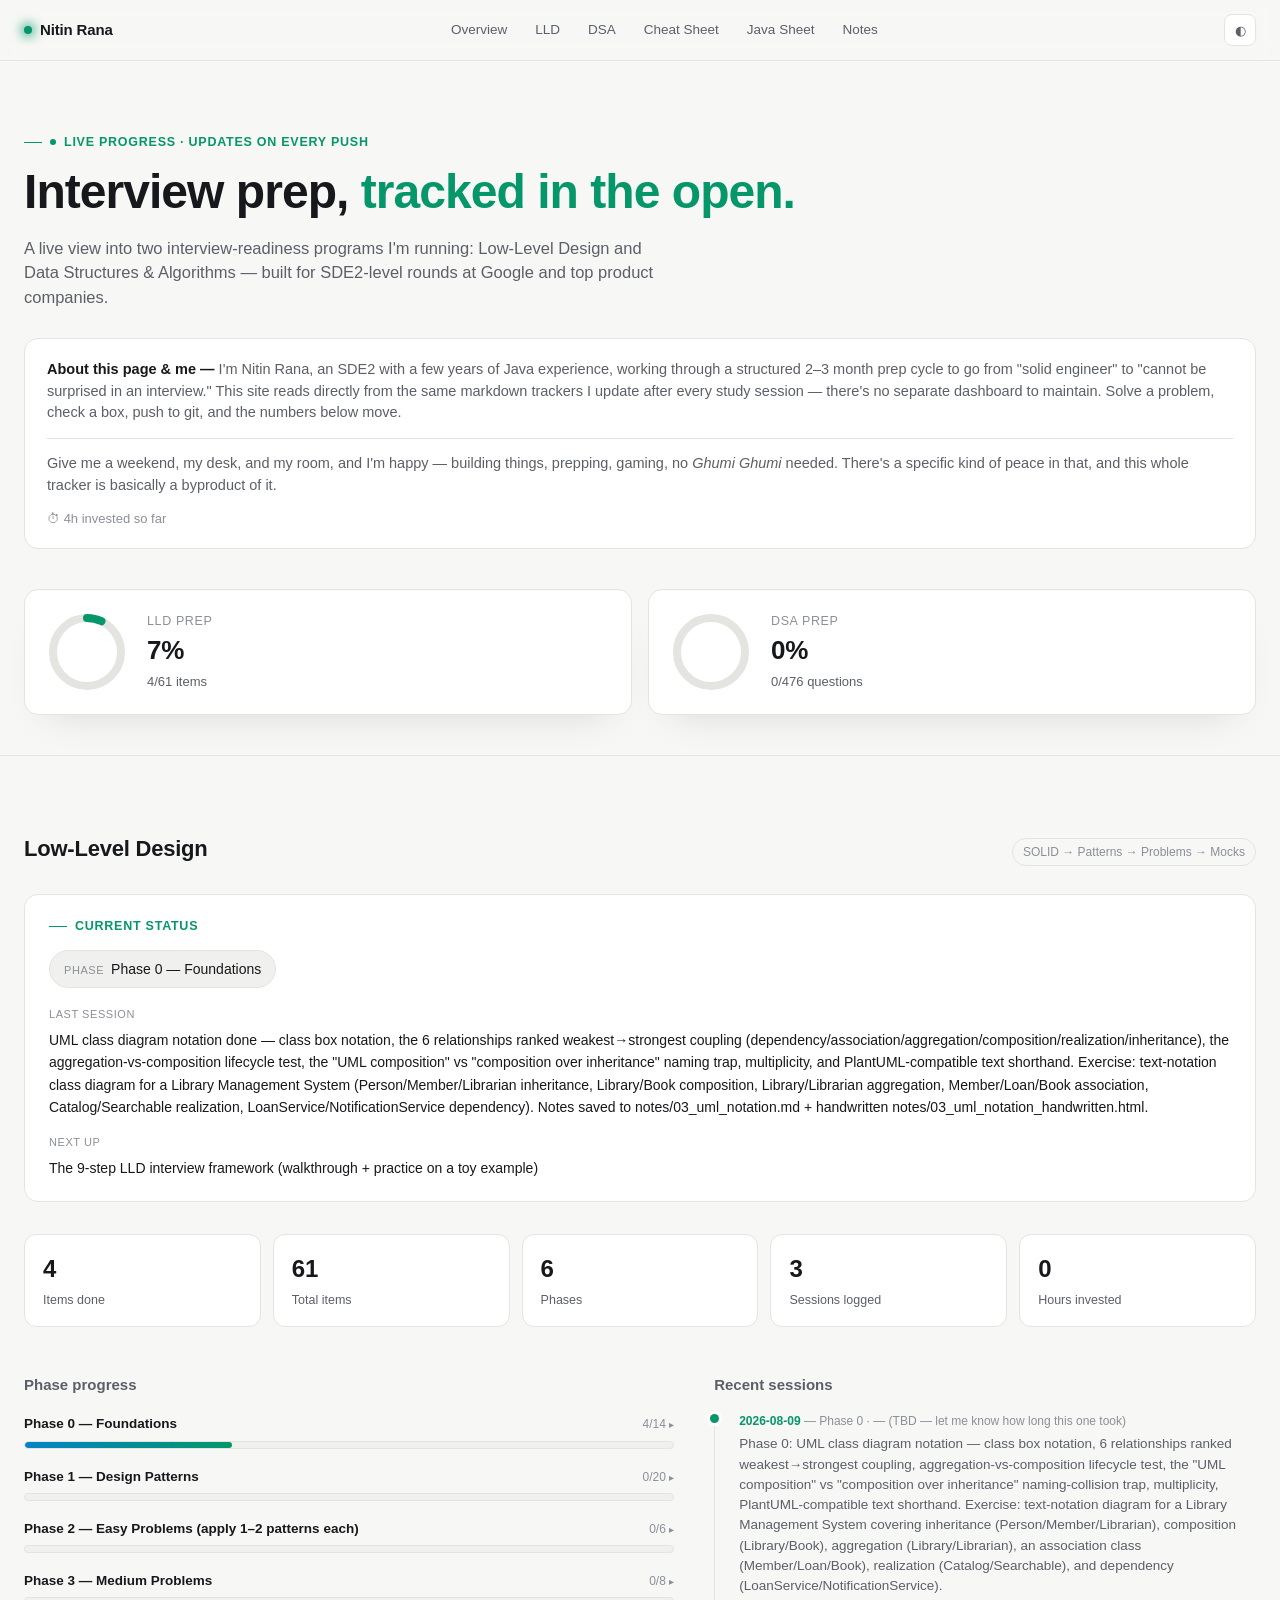
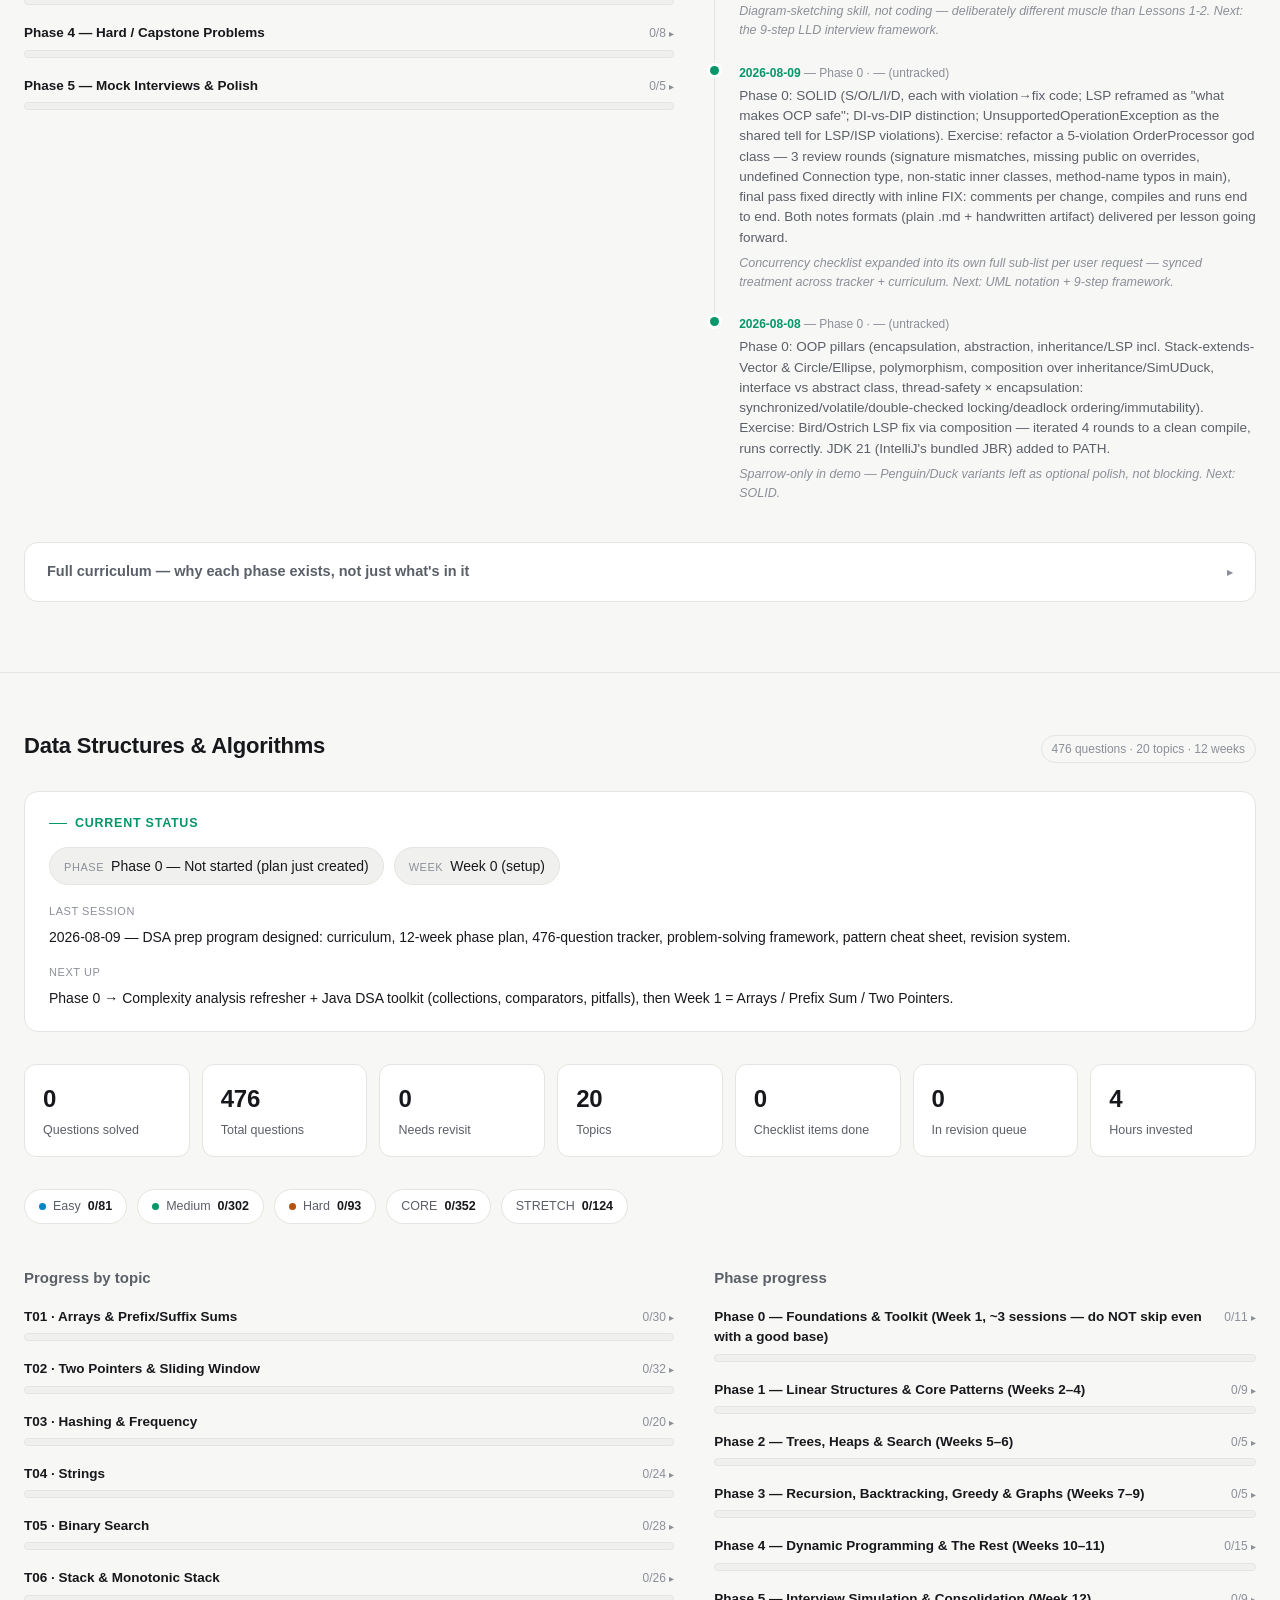
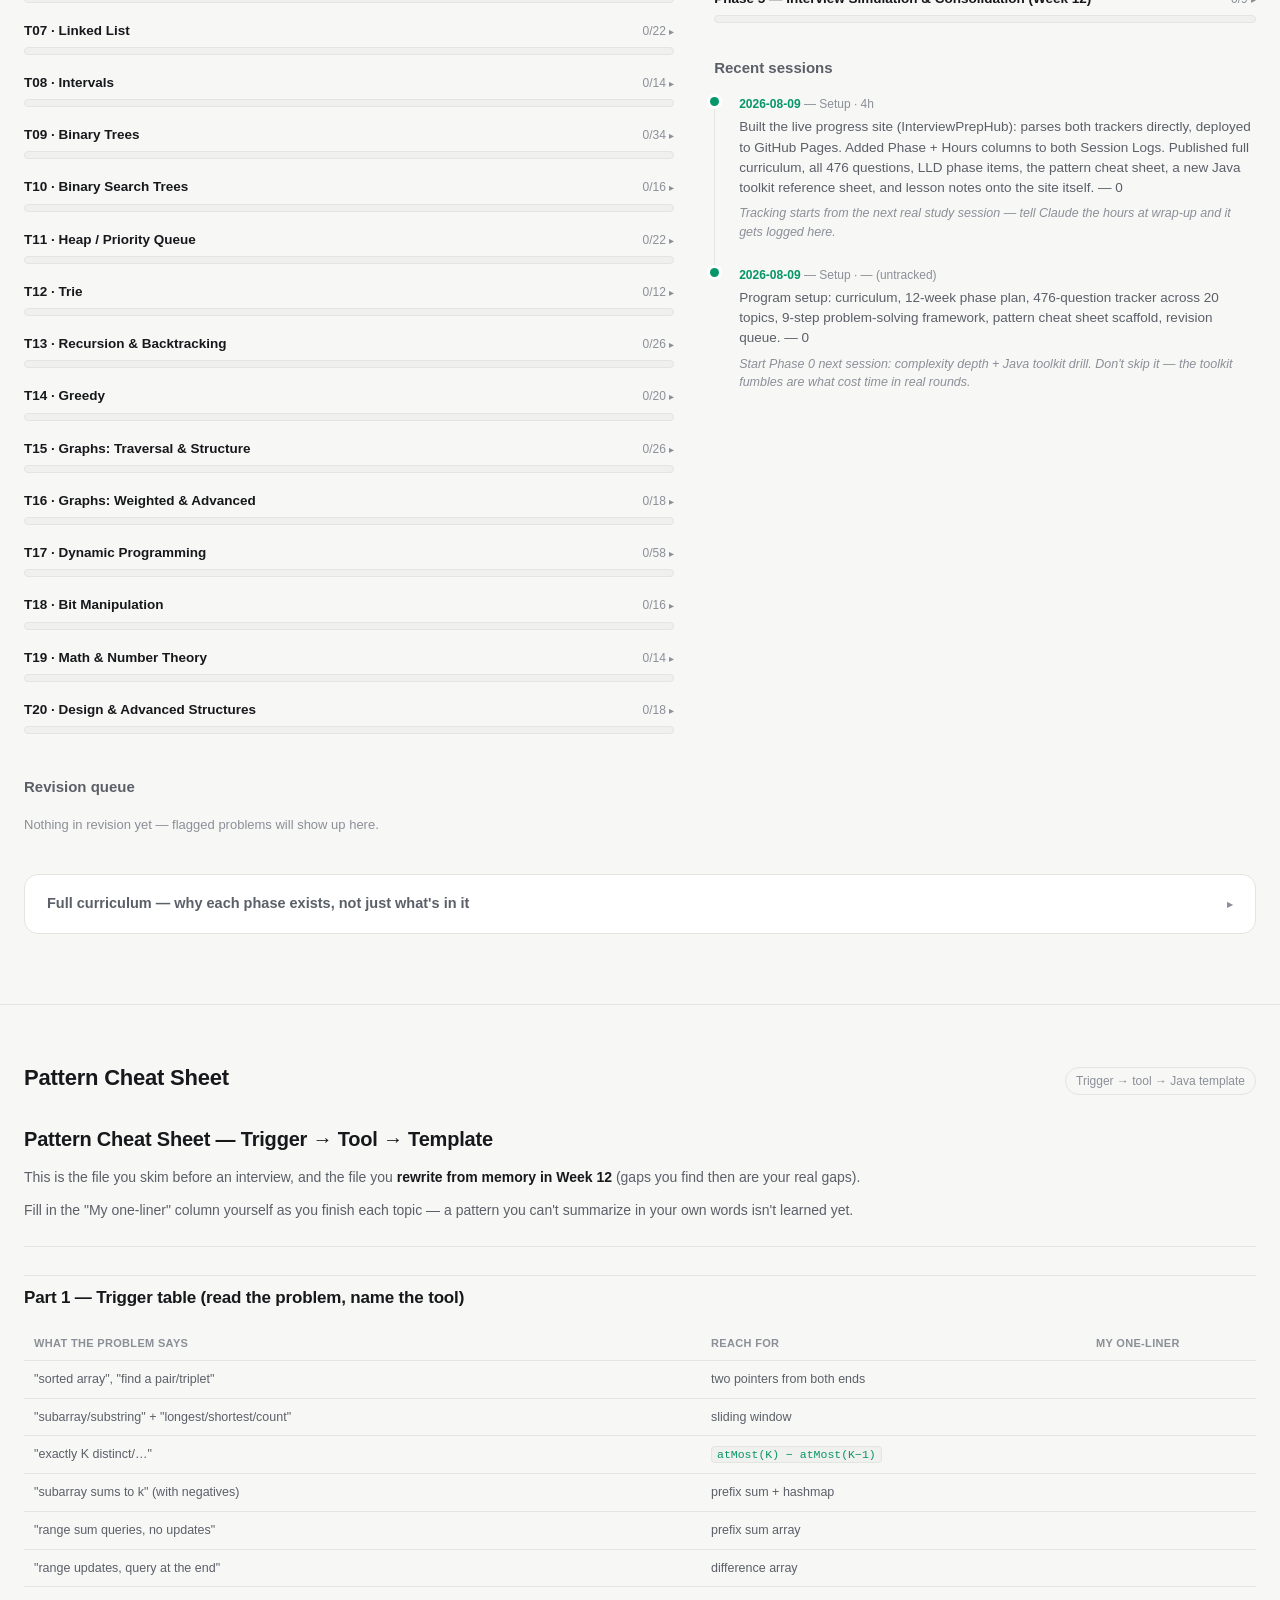
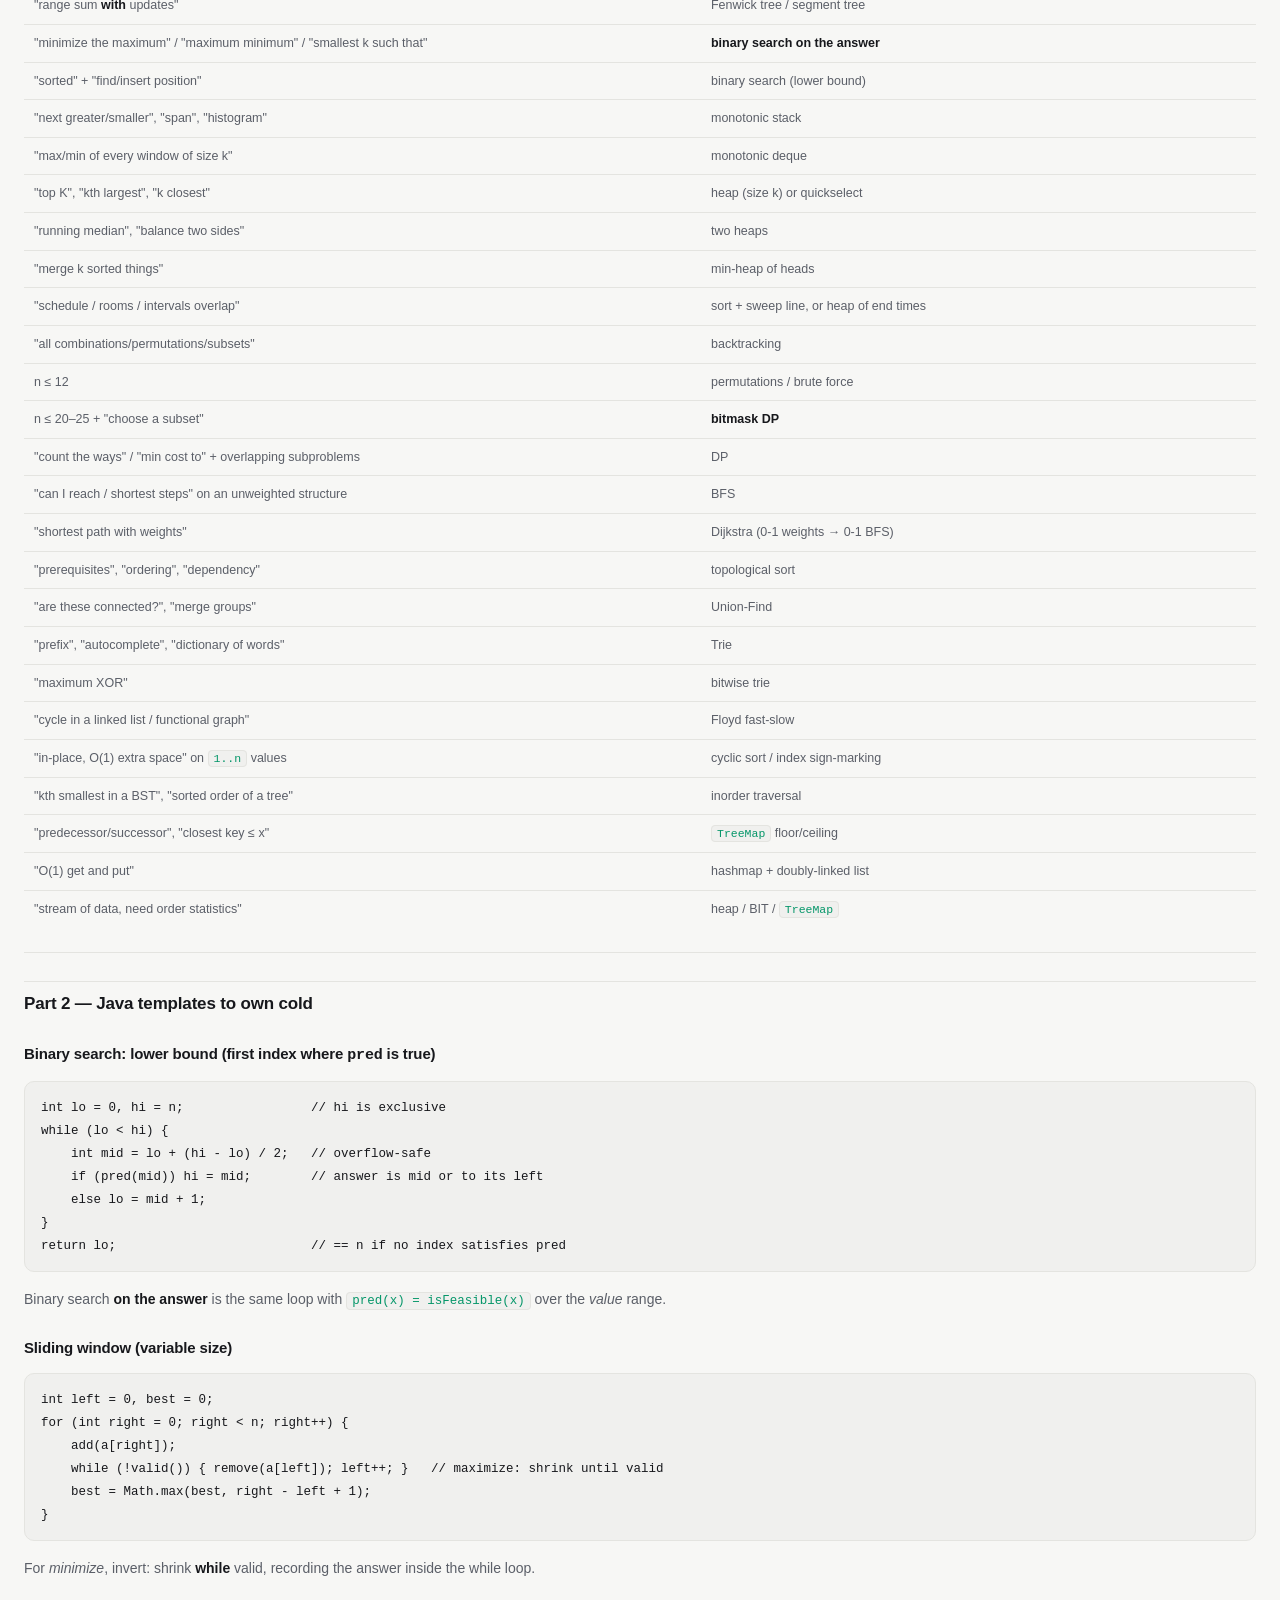
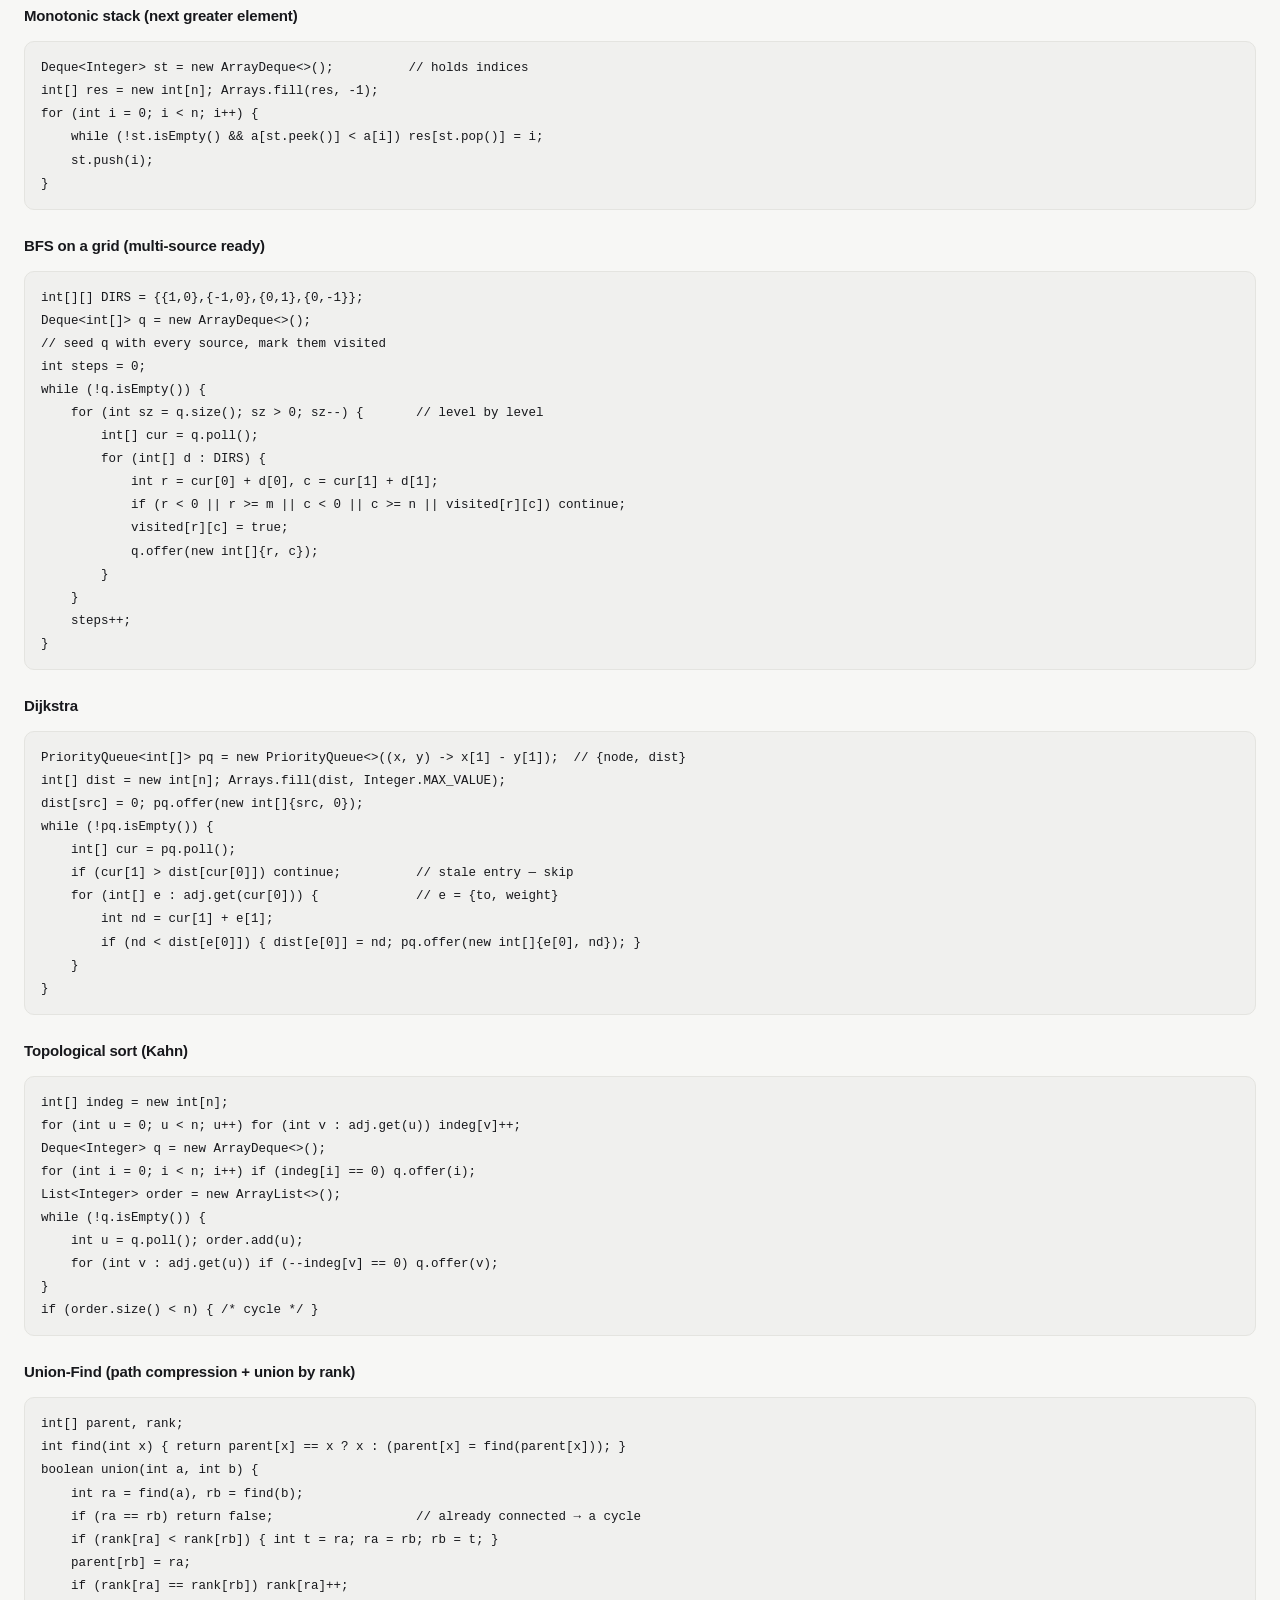
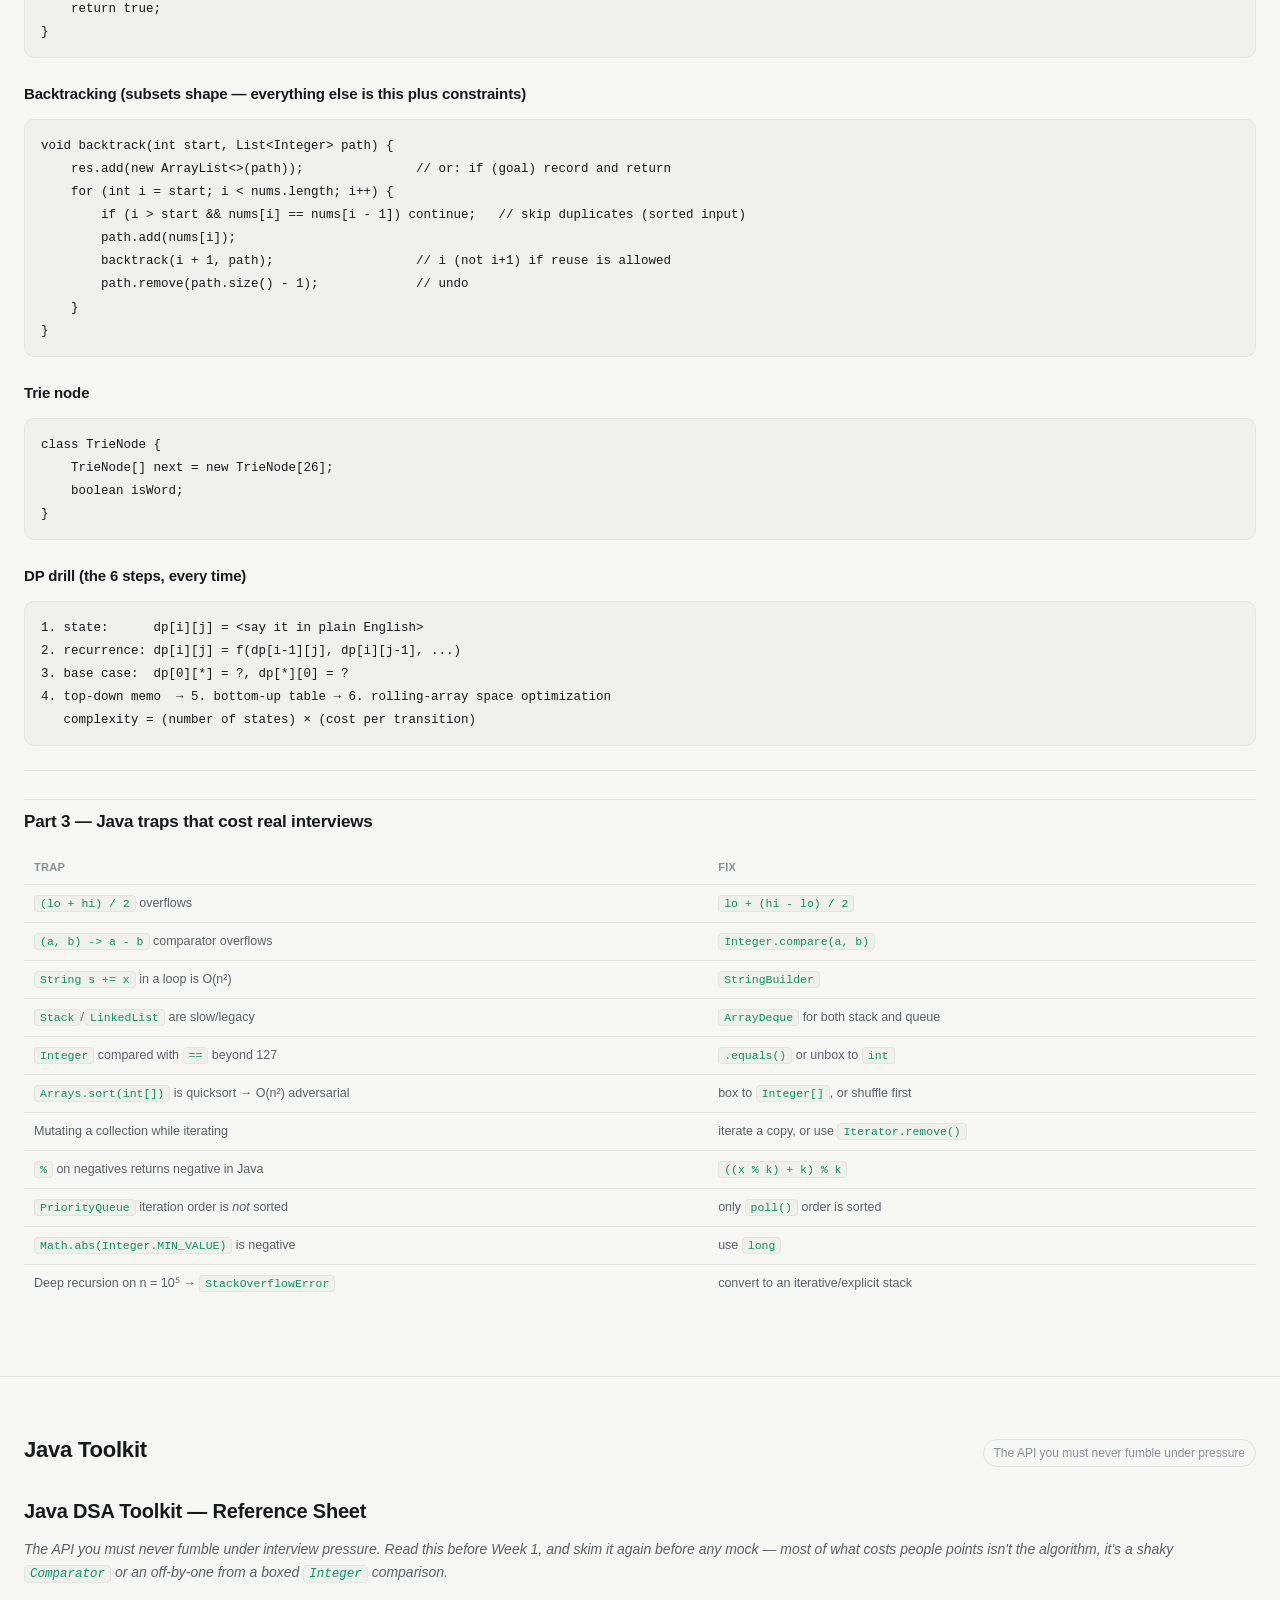
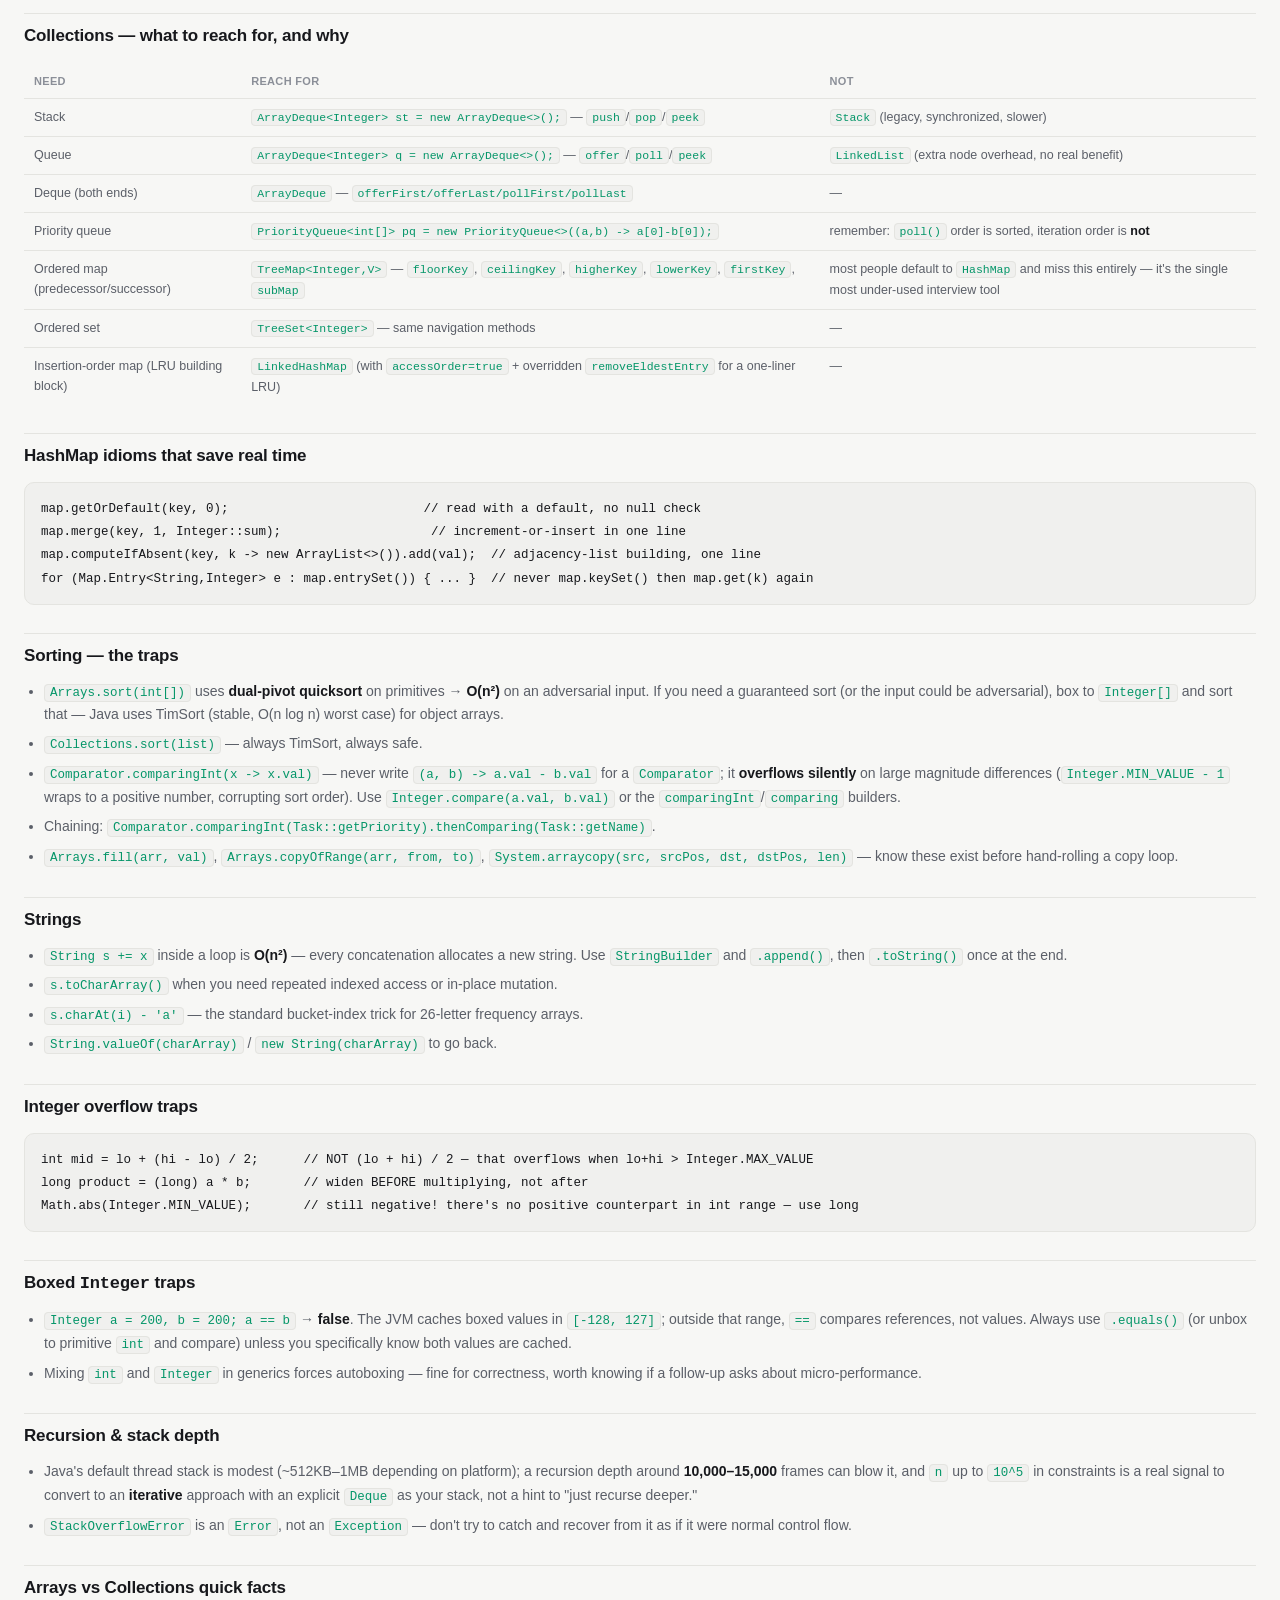
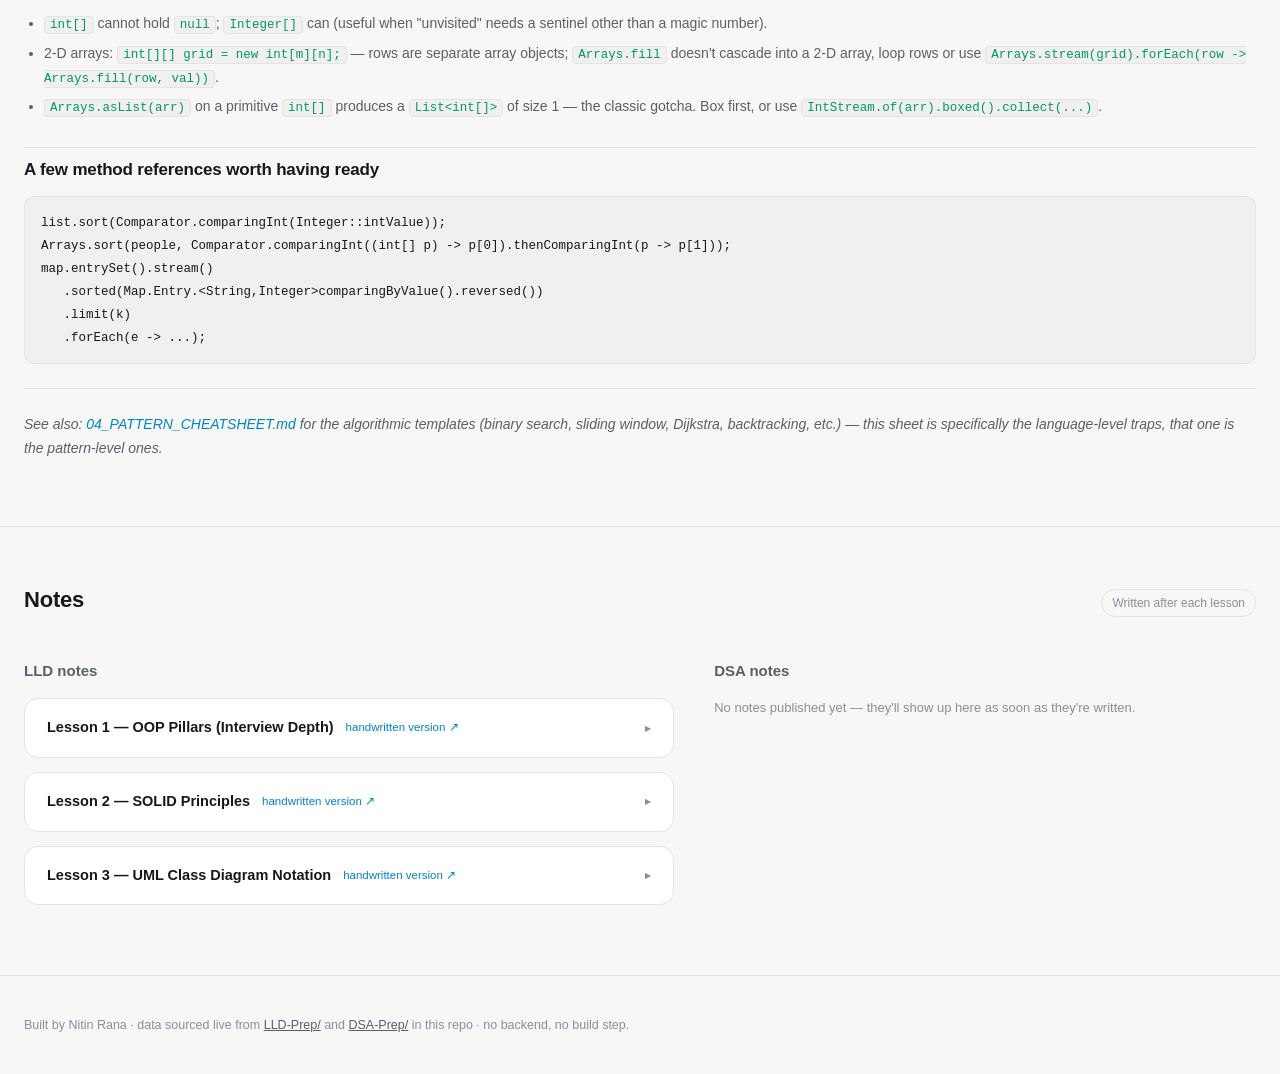
==== commit a9395392: "Fix mobile nav: brand-dot alignment and excess hero spacing Nav links no longer fit beside the brand" ====
--- a/index.html
+++ b/index.html
@@ -20,8 +20,8 @@
       <a href="#cheatsheet">Cheat Sheet</a>
       <a href="#javasheet">Java Sheet</a>
       <a href="#notes">Notes</a>
-      <button class="theme-toggle" id="theme-toggle" title="Toggle theme" aria-label="Toggle theme">◐</button>
-    </div>
+    </div>
+    <button class="theme-toggle" id="theme-toggle" title="Toggle theme" aria-label="Toggle theme">◐</button>
   </div>
 </nav>
 
--- a/assets/style.css
+++ b/assets/style.css
@@ -132,11 +132,37 @@
 }
 .theme-toggle:hover { color: var(--text); transform: translateY(-1px); }
 
+/* Below ~640px the brand name + all nav links no longer fit one row —
+   letting them wrap mid-row breaks the brand-dot alignment beside "Nitin
+   Rana", so wrap the whole bar onto two rows instead: brand+toggle on top,
+   links in a scrollable row underneath. */
+@media (max-width: 640px) {
+  .topnav .wrap {
+    flex-wrap: wrap;
+    height: auto;
+    padding-top: 12px;
+    padding-bottom: 10px;
+    row-gap: 10px;
+  }
+  .brand { white-space: nowrap; }
+  .navlinks {
+    width: 100%;
+    order: 3;
+    overflow-x: auto;
+    justify-content: flex-start;
+  }
+  .navlinks a { flex: 0 0 auto; }
+}
+
 /* ---------- hero ---------- */
 
 .hero {
   padding: 72px 0 40px;
   border-bottom: 1px solid var(--border);
+}
+
+@media (max-width: 640px) {
+  .hero { padding: 36px 0 32px; }
 }
 
 .eyebrow {
@@ -316,7 +342,8 @@
 }
 
 .status-card .k { font-size: 11px; text-transform: uppercase; letter-spacing: .05em; color: var(--text-dimmer); white-space: nowrap; }
-.status-card .v { font-size: 14px; color: var(--text); line-height: 1.6; }
+.status-card .v { font-size: 14px; color: var(--text); line-height: 1.6; overflow-wrap: anywhere; }
+.status-block { min-width: 0; }
 .status-pill .k { margin: 0; }
 .status-block .k { margin-bottom: 6px; }
 
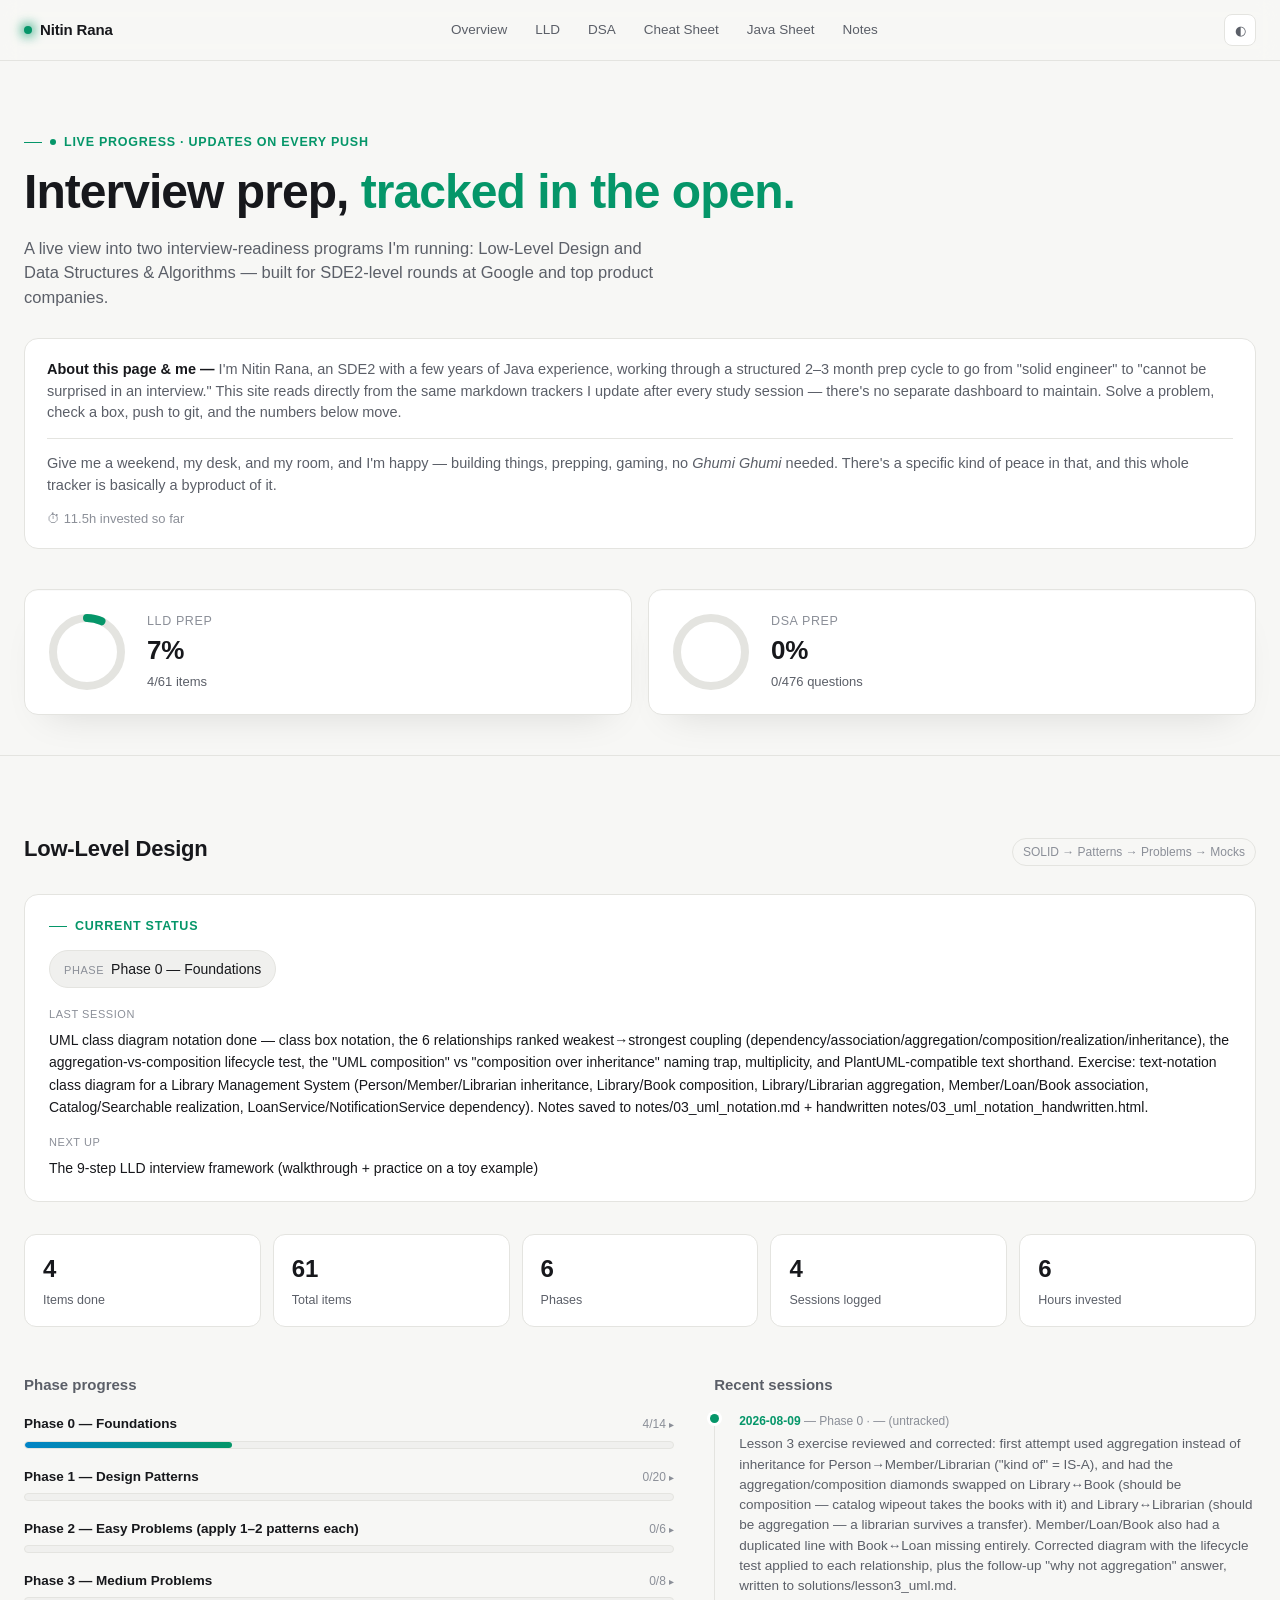
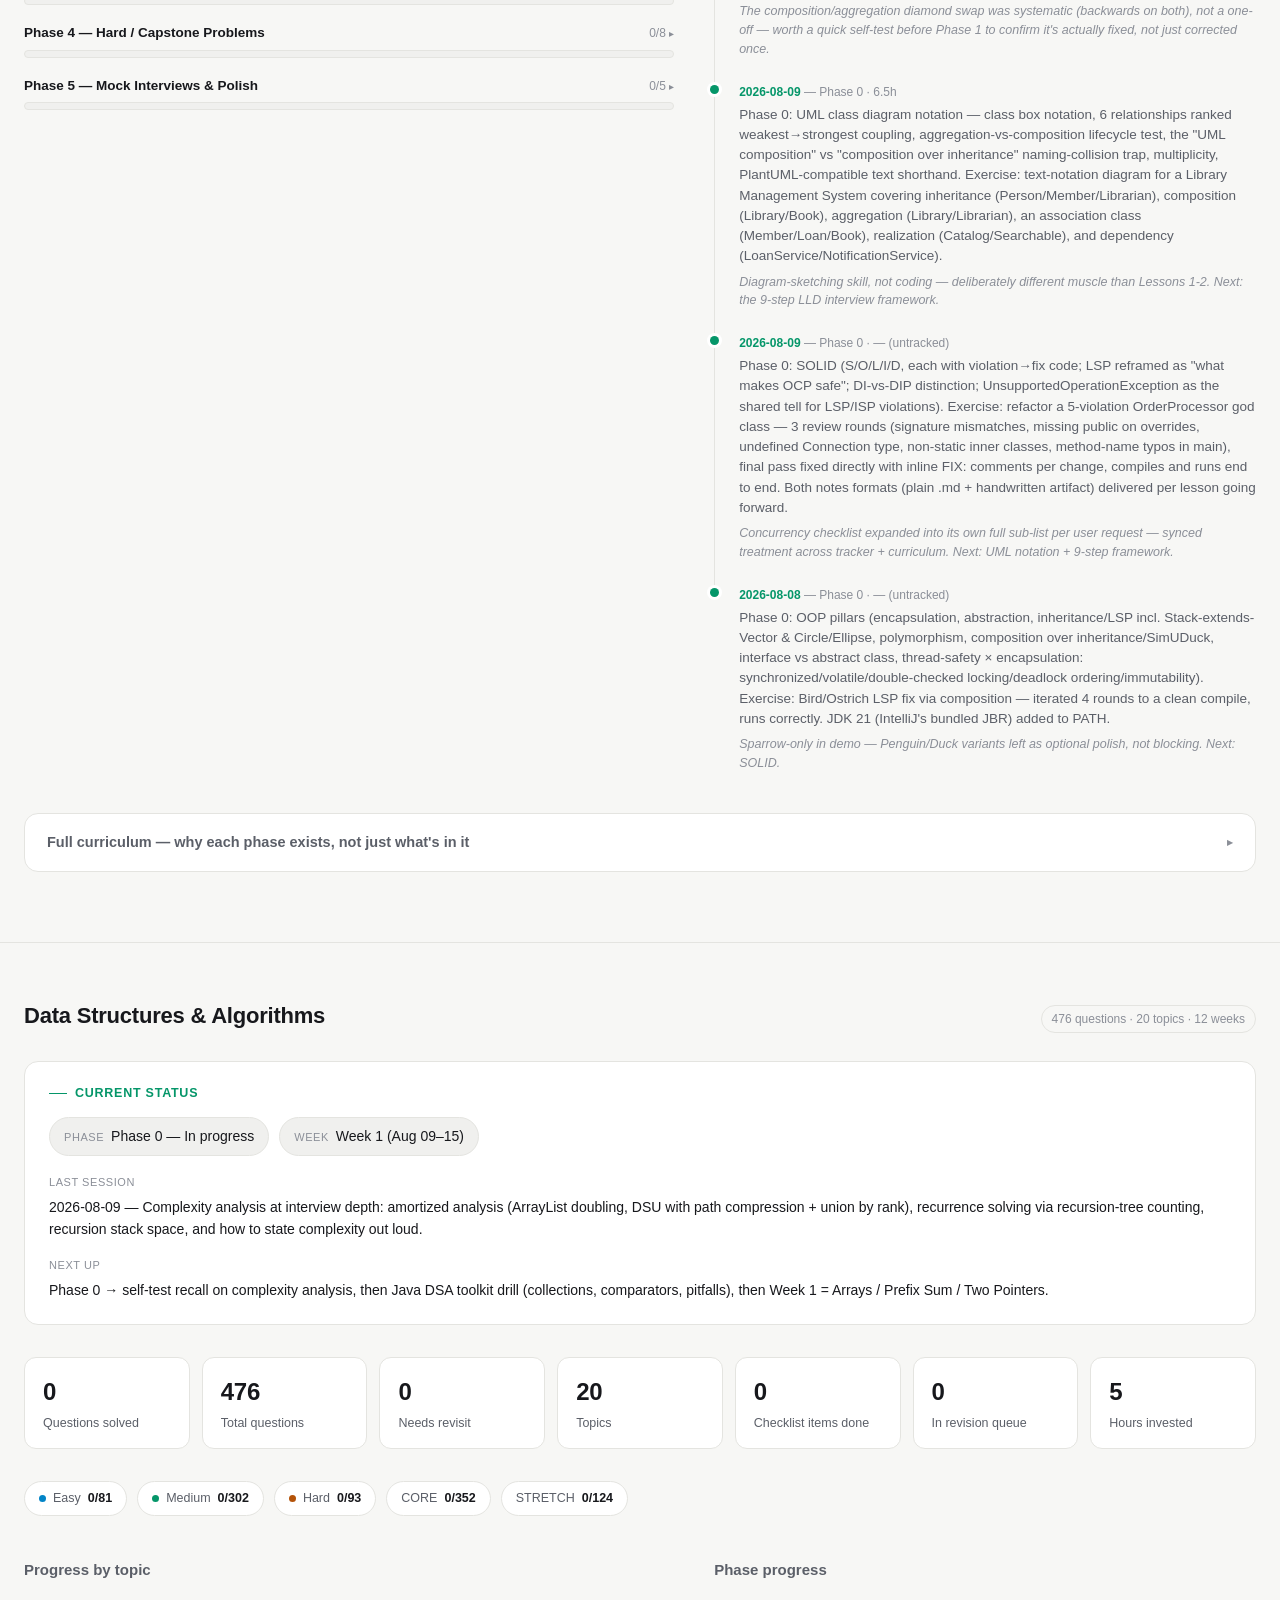
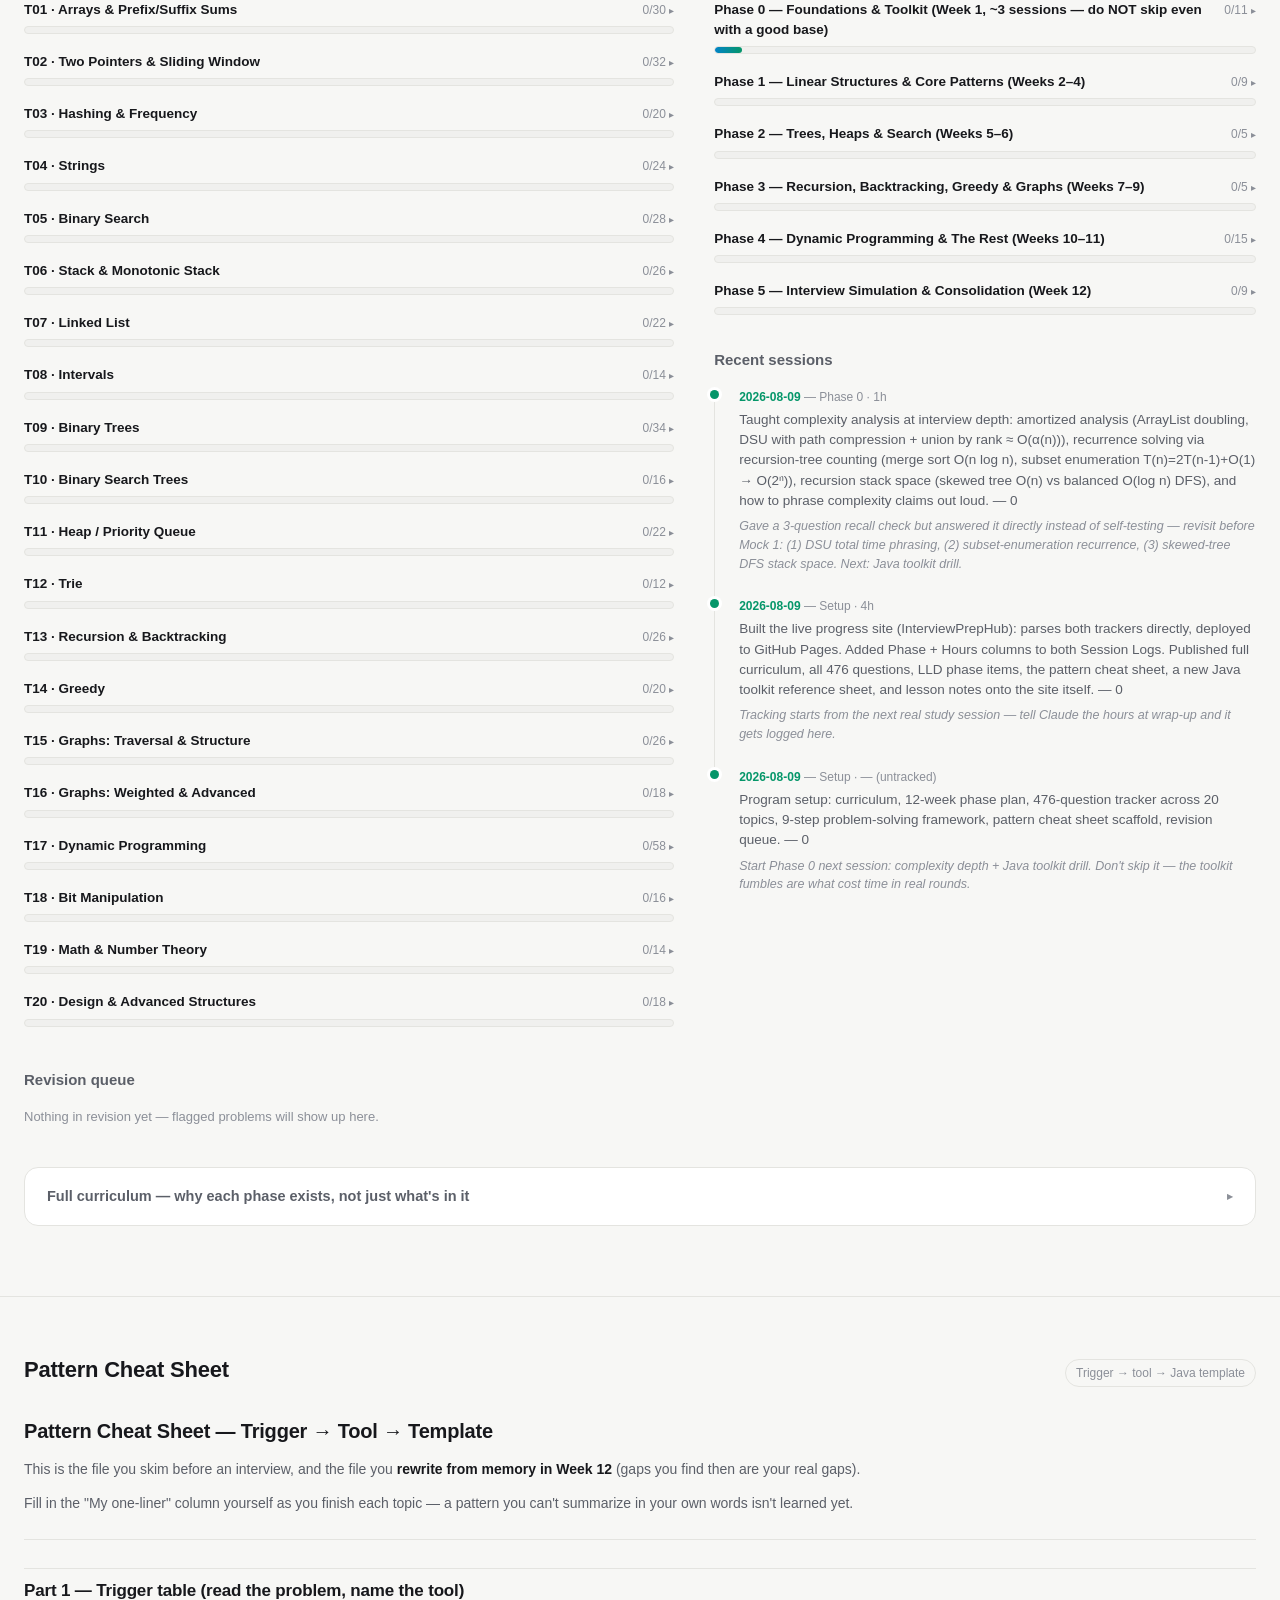
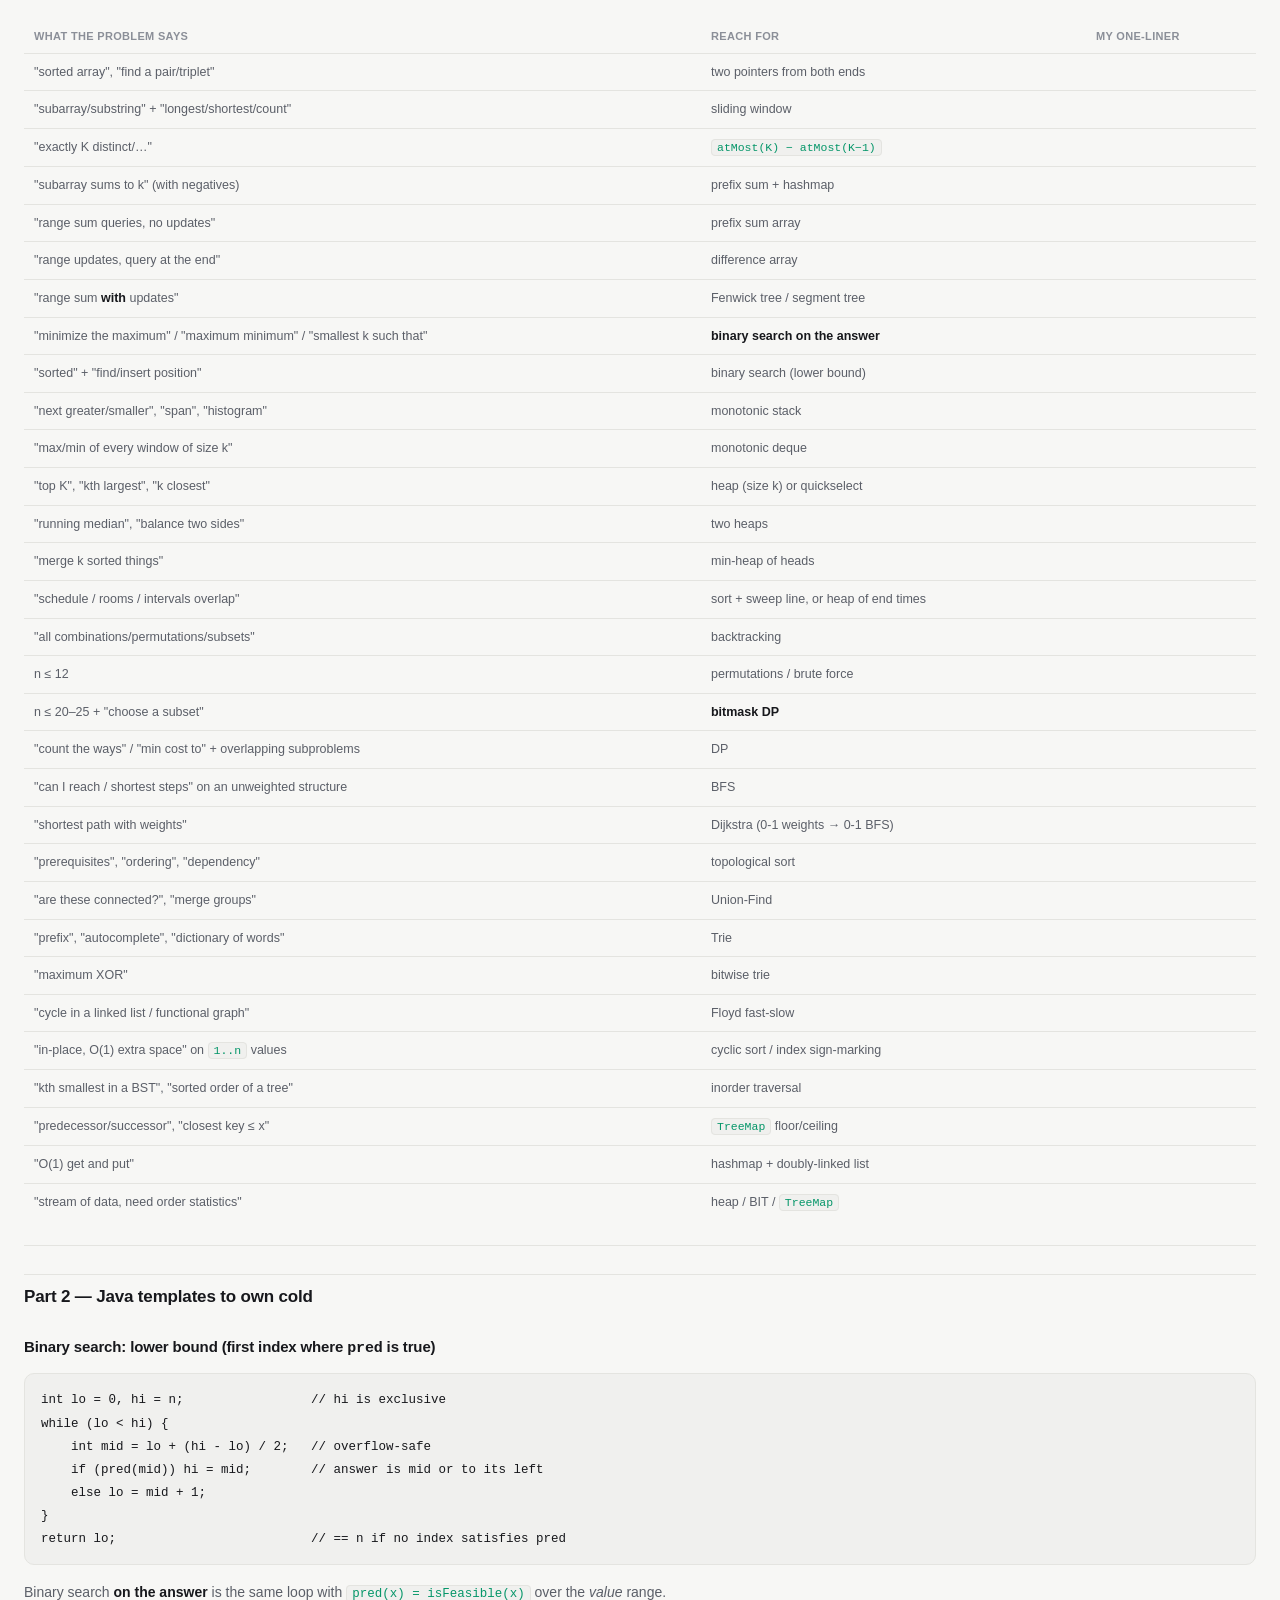
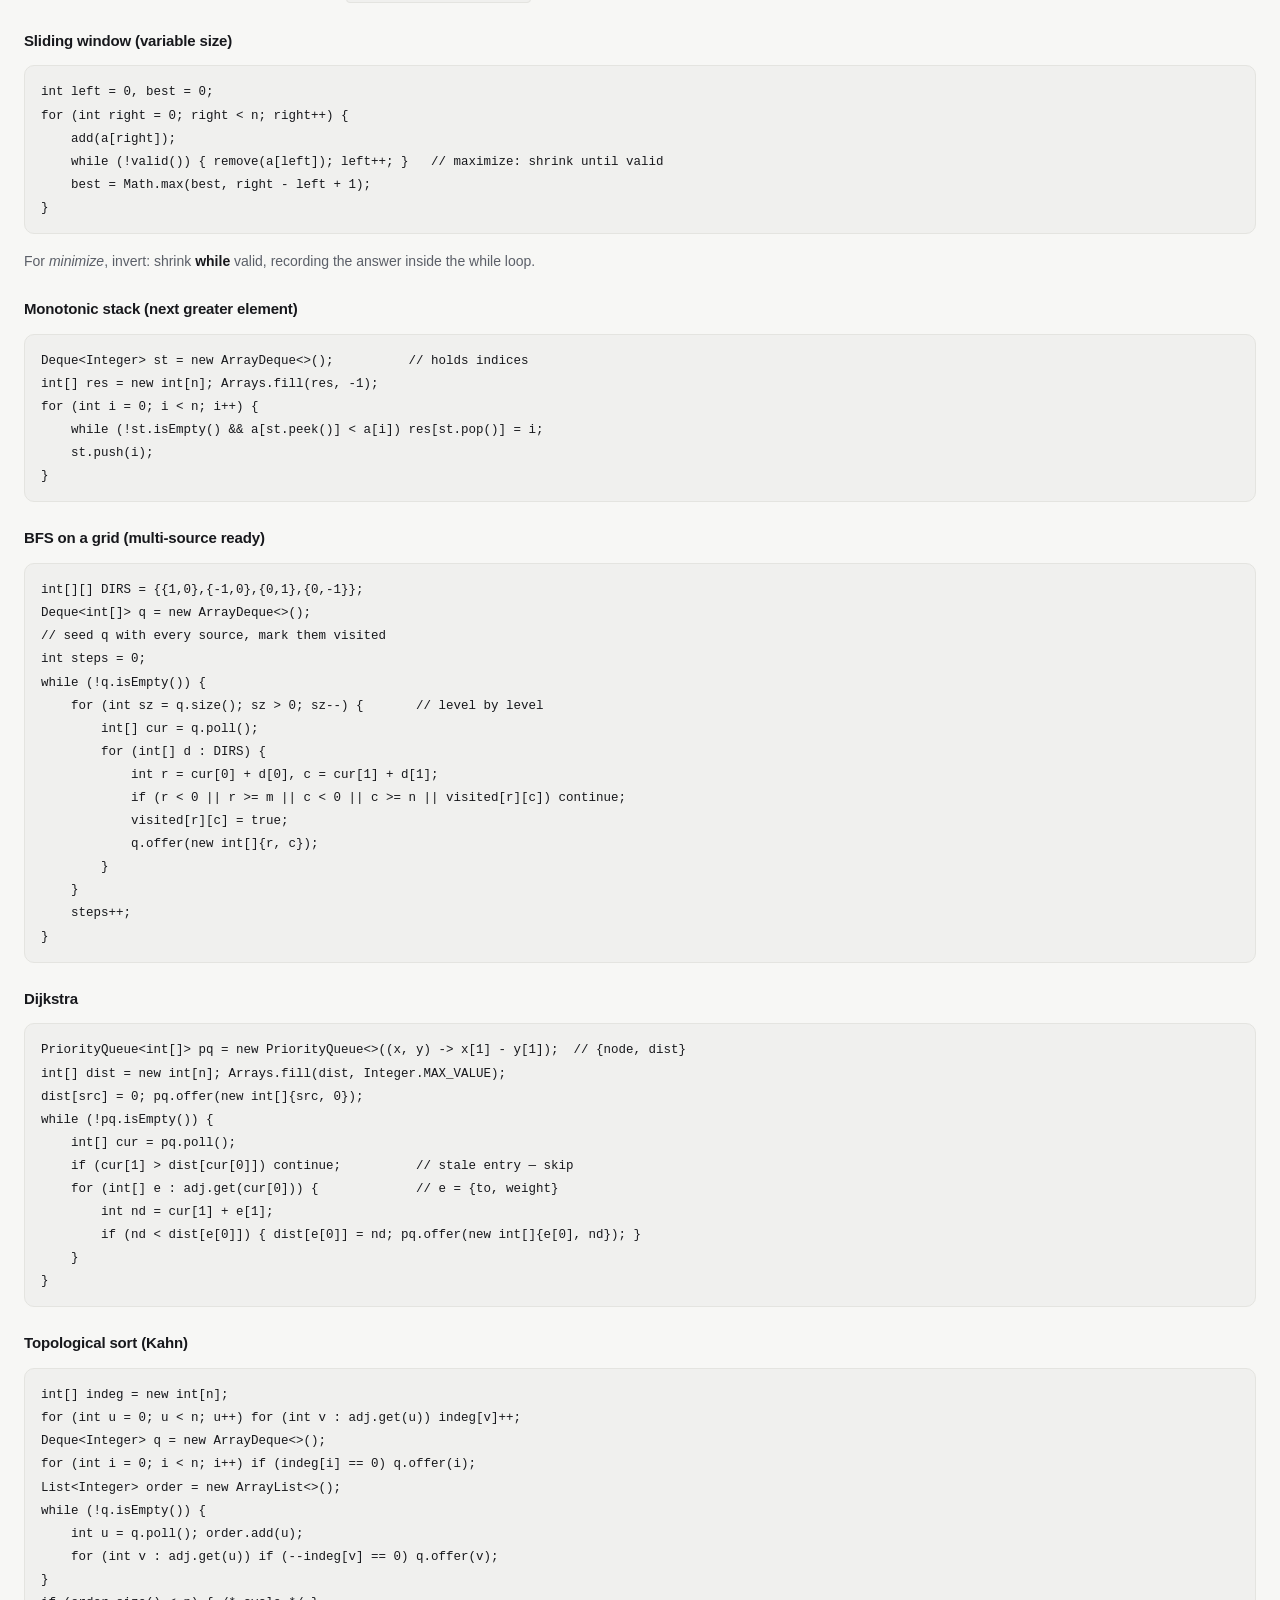
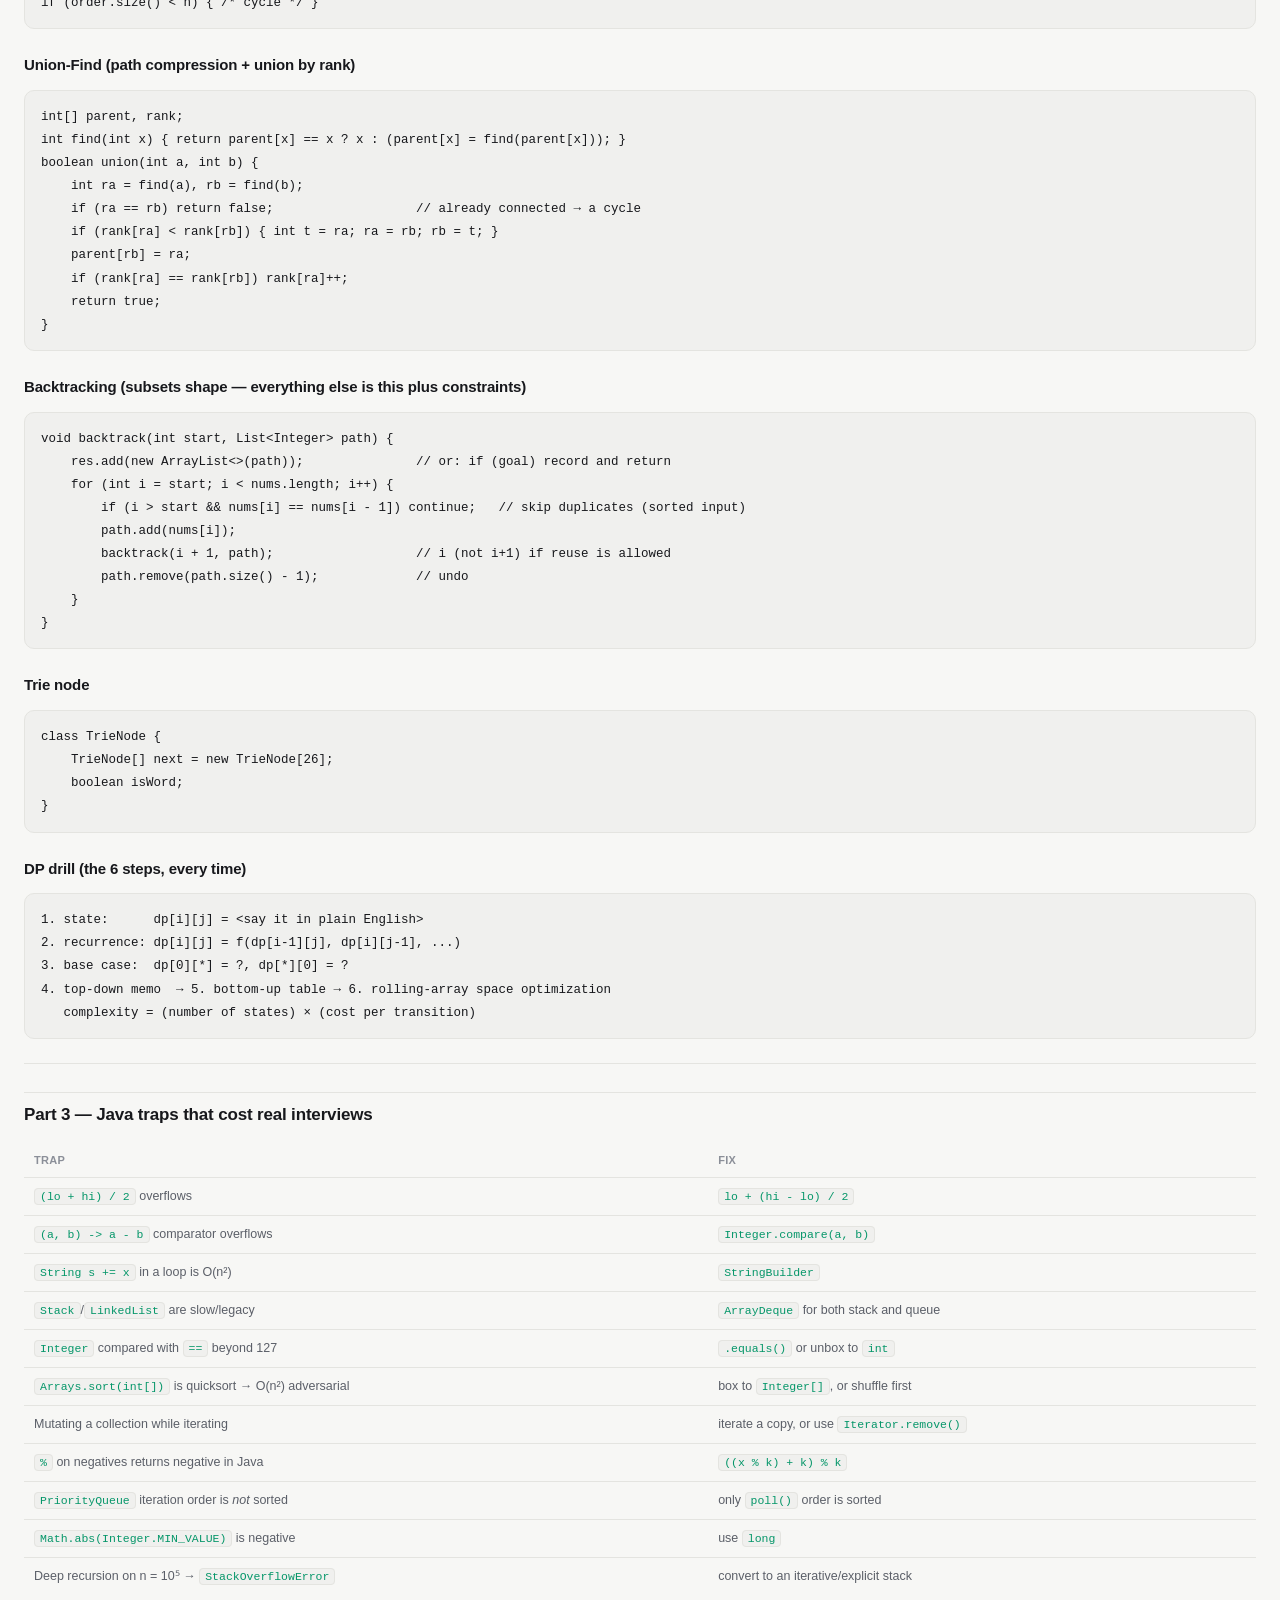
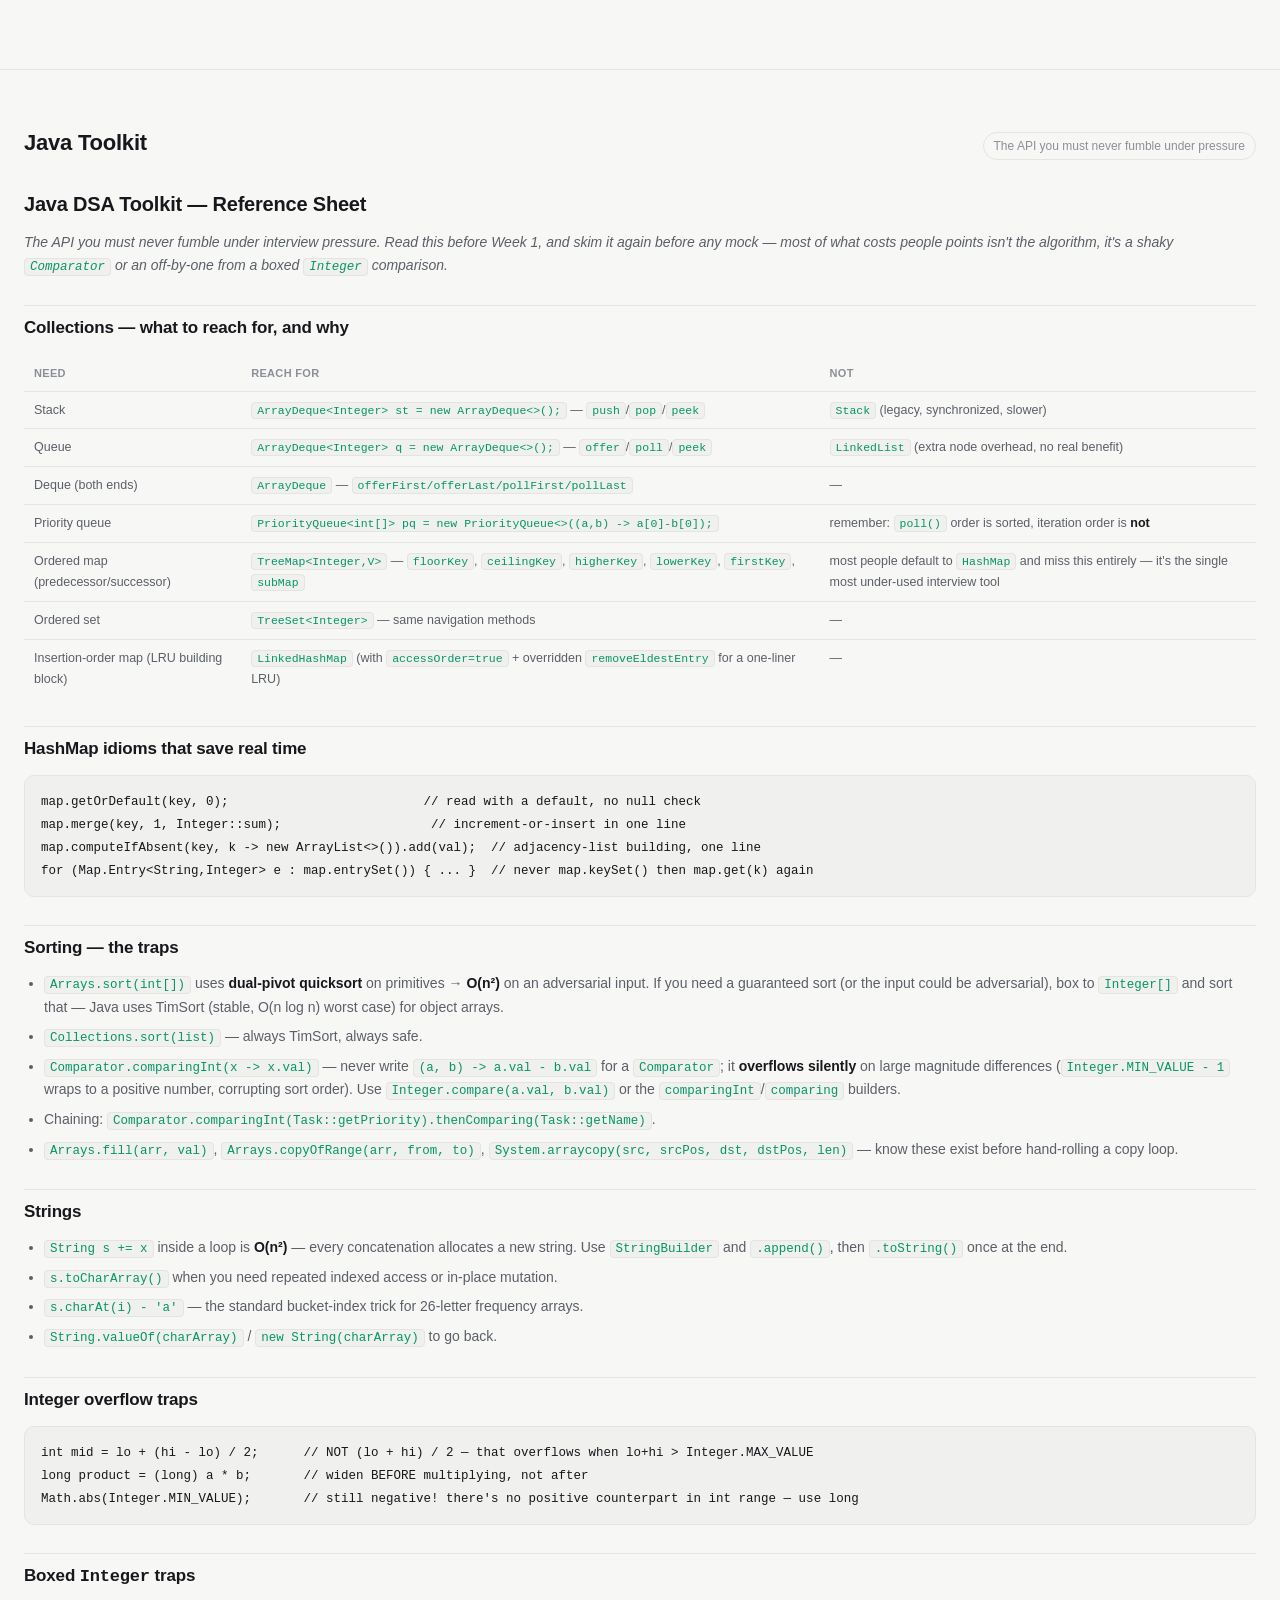
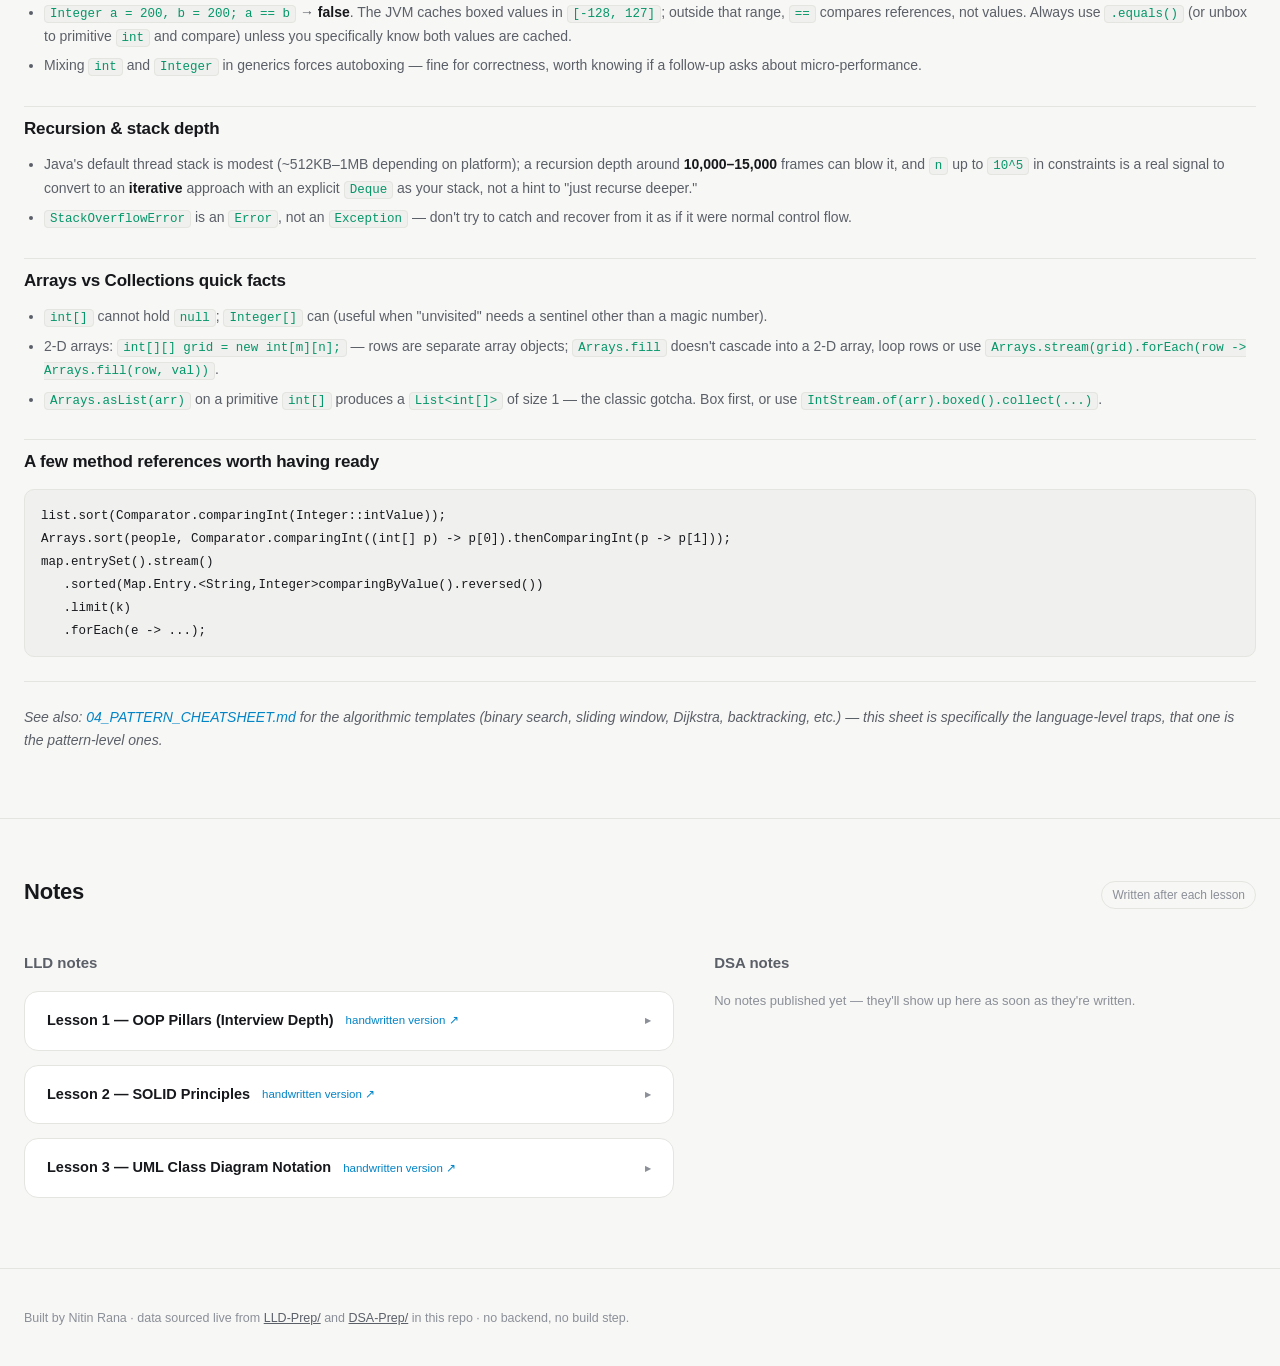
==== commit 448ea1e7: "Log 6.5h for UML lesson, add relationship diagram + self-check answers - LLD hours: 6.5h logged agai" ====
--- a/index.html
+++ b/index.html
@@ -6,7 +6,7 @@
 <title>Nitin Rana — Interview Prep Hub</title>
 <meta name="description" content="Live LLD and DSA interview prep progress — Nitin Rana." />
 <link rel="icon" href="data:image/svg+xml,<svg xmlns=%22http://www.w3.org/2000/svg%22 viewBox=%220 0 100 100%22><text y=%22.9em%22 font-size=%2290%22>🎯</text></svg>" />
-<link rel="stylesheet" href="assets/style.css?v=7" />
+<link rel="stylesheet" href="assets/style.css?v=8" />
 </head>
 <body>
 
@@ -198,6 +198,6 @@
   </div>
 </footer>
 
-<script src="assets/app.js?v=7"></script>
+<script src="assets/app.js?v=8"></script>
 </body>
 </html>
--- a/assets/style.css
+++ b/assets/style.css
@@ -646,6 +646,17 @@
 
 .md-content .md-hr { border: none; border-top: 1px solid var(--border); margin: 24px 0; }
 
+.md-content .md-img {
+  display: block;
+  max-width: 100%;
+  height: auto;
+  margin: 16px 0;
+  border-radius: var(--radius);
+  border: 1px solid var(--border);
+  background: #ffffff;
+  padding: 10px;
+}
+
 .md-content .md-code {
   background: var(--bg-elev-2);
   border: 1px solid var(--border);
